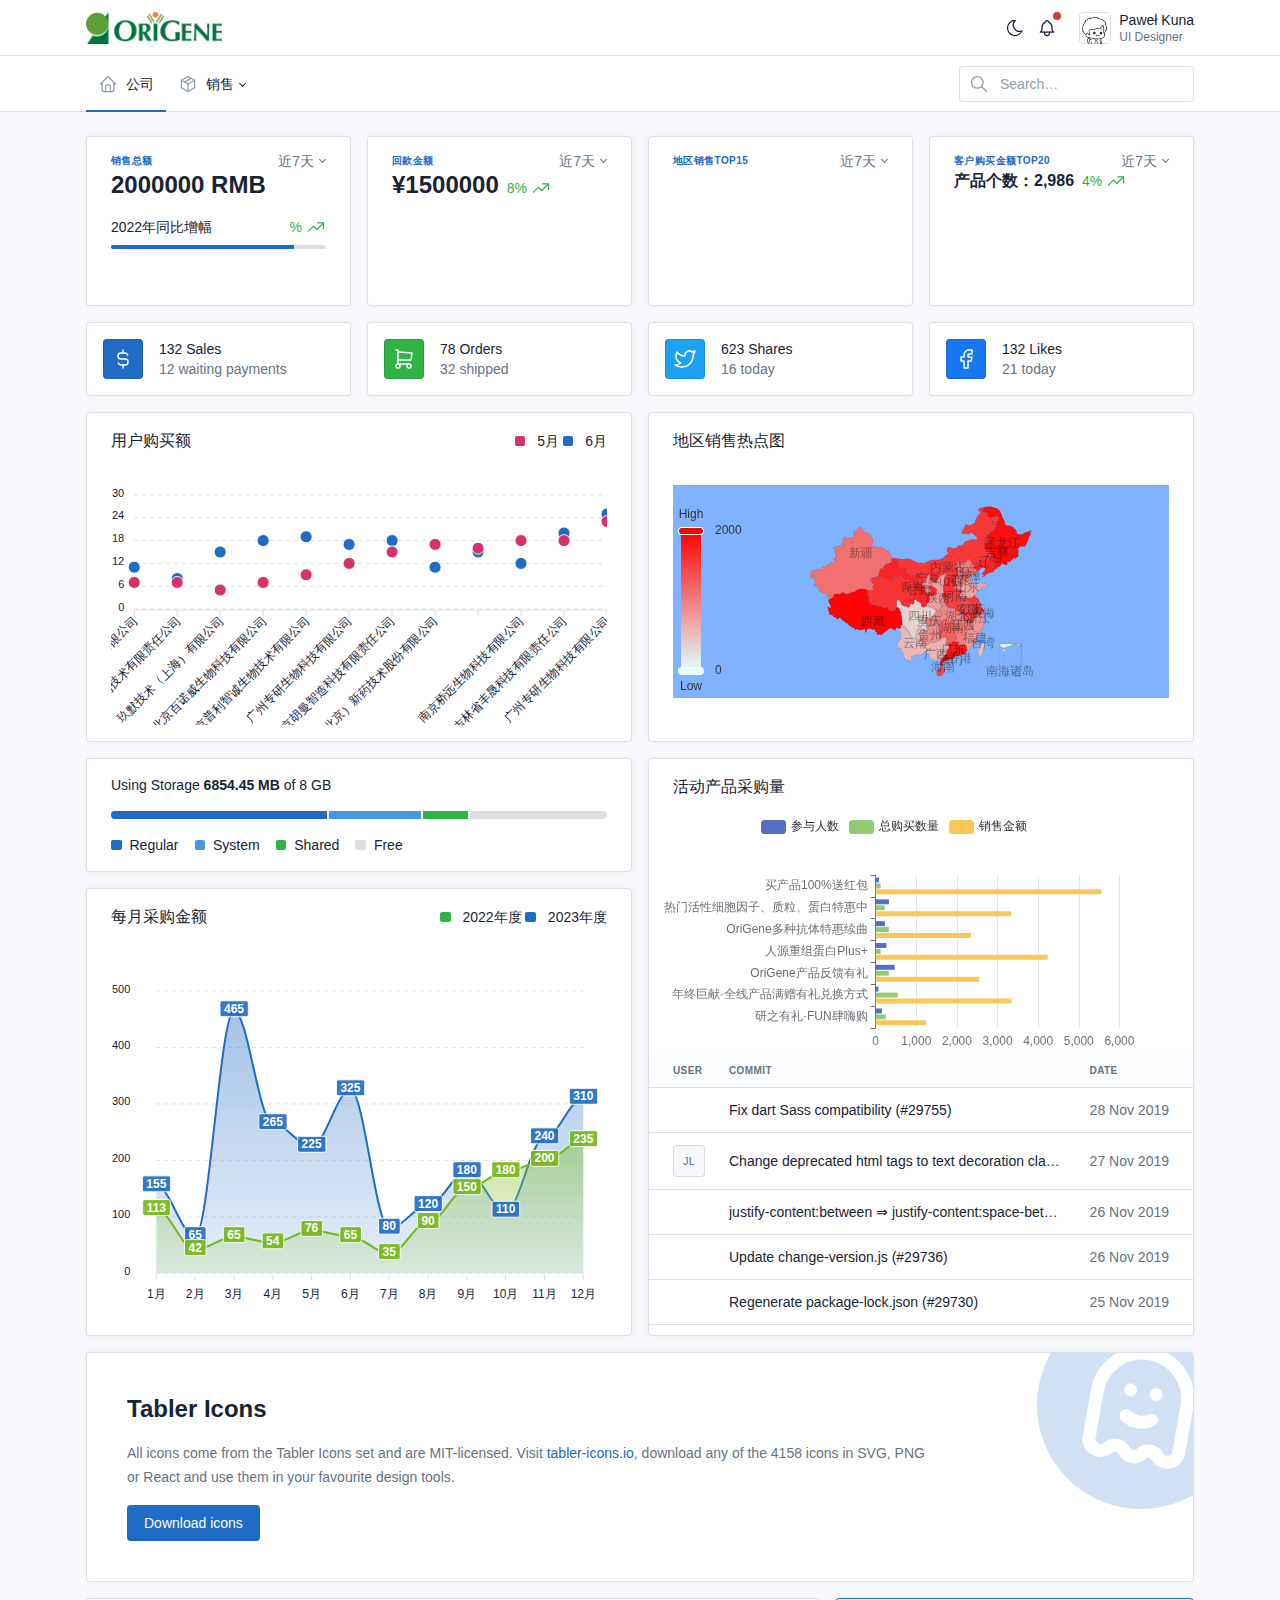
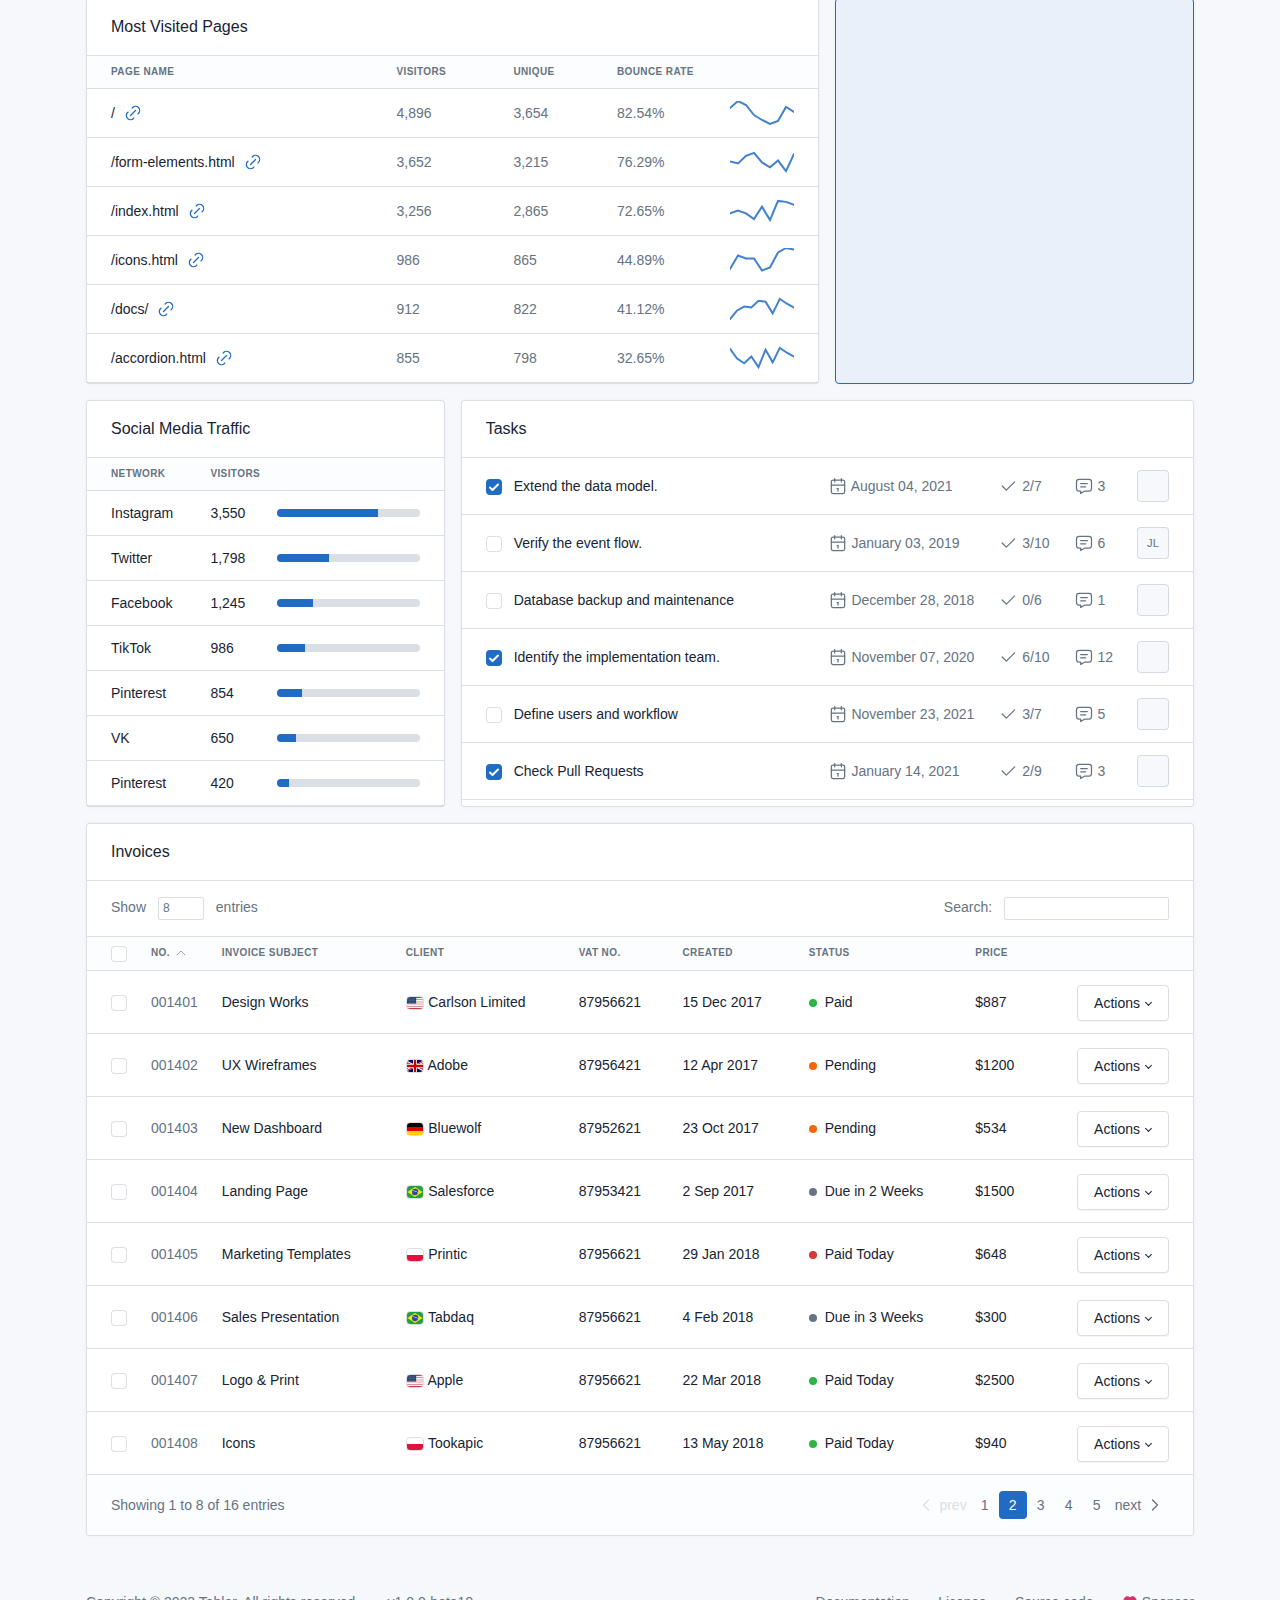
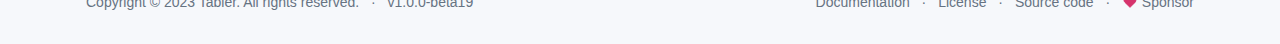
==== OTIS-First-Module/src/main/resources/static/index3.html @ 0c550504 "Initial commit" ====
<!doctype html>
<!--
* Tabler - Premium and Open Source dashboard template with responsive and high quality UI.
* @version 1.0.0-beta19
* @link https://tabler.io
* Copyright 2018-2023 The Tabler Authors
* Copyright 2018-2023 codecalm.net Paweł Kuna
* Licensed under MIT (https://github.com/tabler/tabler/blob/master/LICENSE)
-->
<html lang="en" xmlns:script="http://www.w3.org/1999/html">
<head>
    <meta charset="utf-8"/>
    <meta name="viewport" content="width=device-width, initial-scale=1, viewport-fit=cover"/>
    <meta http-equiv="X-UA-Compatible" content="ie=edge"/>
    <title>Dashboard - Tabler - Premium and Open Source dashboard template with responsive and high quality UI.</title>
    <!-- CSS files -->
    <link href="staticss/dist/css/tabler.min.css?1684106062" rel="stylesheet"/>
    <link href="staticss/dist/css/tabler-flags.min.css?1684106062" rel="stylesheet"/>
    <link href="staticss/dist/css/tabler-payments.min.css?1684106062" rel="stylesheet"/>
    <link href="staticss/dist/css/tabler-vendors.min.css?1684106062" rel="stylesheet"/>
    <link href="staticss/dist/css/demo.min.css?1684106062" rel="stylesheet"/>
    <style>
        @import url('https://rsms.me/inter/inter.css');
        :root {
            --tblr-font-sans-serif: 'Inter Var', -apple-system, BlinkMacSystemFont, San Francisco, Segoe UI, Roboto, Helvetica Neue, sans-serif;
        }
        body {
            font-feature-settings: "cv03", "cv04", "cv11";
        }
    </style>
</head>
<body >
<script src="staticss/dist/js/demo-theme.min.js?1684106062"></script>
<div id = "app">
<div class="page">
    <!-- Navbar -->
    <header class="navbar navbar-expand-md d-print-none" >
        <div class="container-xl">
            <button class="navbar-toggler" type="button" data-bs-toggle="collapse" data-bs-target="#navbar-menu" aria-controls="navbar-menu" aria-expanded="false" aria-label="Toggle navigation">
                <span class="navbar-toggler-icon"></span>
            </button>
            <h1 class="navbar-brand navbar-brand-autodark d-none-navbar-horizontal pe-0 pe-md-3">
                <a href=".">
                    <img src="img/logo_2021.png" width="110" height="32" alt="Tabler" class="navbar-brand-image">
                </a>
            </h1>
            <div class="navbar-nav flex-row order-md-last">

                <div class="d-none d-md-flex">
                    <a href="?theme=dark" class="nav-link px-0 hide-theme-dark" title="Enable dark mode" data-bs-toggle="tooltip"
                       data-bs-placement="bottom">
                        <!-- Download SVG icon from http://tabler-icons.io/i/moon -->
                        <svg xmlns="http://www.w3.org/2000/svg" class="icon" width="24" height="24" viewBox="0 0 24 24" stroke-width="2" stroke="currentColor" fill="none" stroke-linecap="round" stroke-linejoin="round"><path stroke="none" d="M0 0h24v24H0z" fill="none"/><path d="M12 3c.132 0 .263 0 .393 0a7.5 7.5 0 0 0 7.92 12.446a9 9 0 1 1 -8.313 -12.454z" /></svg>
                    </a>
                    <a href="?theme=light" class="nav-link px-0 hide-theme-light" title="Enable light mode" data-bs-toggle="tooltip"
                       data-bs-placement="bottom">
                        <!-- Download SVG icon from http://tabler-icons.io/i/sun -->
                        <svg xmlns="http://www.w3.org/2000/svg" class="icon" width="24" height="24" viewBox="0 0 24 24" stroke-width="2" stroke="currentColor" fill="none" stroke-linecap="round" stroke-linejoin="round"><path stroke="none" d="M0 0h24v24H0z" fill="none"/><path d="M12 12m-4 0a4 4 0 1 0 8 0a4 4 0 1 0 -8 0" /><path d="M3 12h1m8 -9v1m8 8h1m-9 8v1m-6.4 -15.4l.7 .7m12.1 -.7l-.7 .7m0 11.4l.7 .7m-12.1 -.7l-.7 .7" /></svg>
                    </a>
                    <div class="nav-item dropdown d-none d-md-flex me-3">
                        <a href="#" class="nav-link px-0" data-bs-toggle="dropdown" tabindex="-1" aria-label="Show notifications">
                            <!-- Download SVG icon from http://tabler-icons.io/i/bell -->
                            <svg xmlns="http://www.w3.org/2000/svg" class="icon" width="24" height="24" viewBox="0 0 24 24" stroke-width="2" stroke="currentColor" fill="none" stroke-linecap="round" stroke-linejoin="round"><path stroke="none" d="M0 0h24v24H0z" fill="none"/><path d="M10 5a2 2 0 1 1 4 0a7 7 0 0 1 4 6v3a4 4 0 0 0 2 3h-16a4 4 0 0 0 2 -3v-3a7 7 0 0 1 4 -6" /><path d="M9 17v1a3 3 0 0 0 6 0v-1" /></svg>
                            <span class="badge bg-red"></span>
                        </a>
                        <div class="dropdown-menu dropdown-menu-arrow dropdown-menu-end dropdown-menu-card">
                            <div class="card">
                                <div class="card-header">
                                    <h3 class="card-title">公司通知</h3>
                                </div>
                                <div class="list-group list-group-flush list-group-hoverable">
                                    <div class="list-group-item">
                                        <div class="row align-items-center">
                                            <div class="col-auto"><span class="status-dot status-dot-animated bg-red d-block"></span></div>
                                            <div class="col text-truncate">
                                                <a href="#" class="text-body d-block">公司总体方向变更</a>
                                                <div class="d-block text-muted text-truncate mt-n1">
                                                    公司总体趋势向自研，定制方向发展 (#29604)
                                                </div>
                                            </div>
                                            <div class="col-auto">
                                                <a href="#" class="list-group-item-actions">
                                                    <!-- Download SVG icon from http://tabler-icons.io/i/star -->
                                                    <svg xmlns="http://www.w3.org/2000/svg" class="icon text-muted" width="24" height="24" viewBox="0 0 24 24" stroke-width="2" stroke="currentColor" fill="none" stroke-linecap="round" stroke-linejoin="round"><path stroke="none" d="M0 0h24v24H0z" fill="none"/><path d="M12 17.75l-6.172 3.245l1.179 -6.873l-5 -4.867l6.9 -1l3.086 -6.253l3.086 6.253l6.9 1l-5 4.867l1.179 6.873z" /></svg>
                                                </a>
                                            </div>
                                        </div>
                                    </div>
                                    <div class="list-group-item">
                                        <div class="row align-items-center">
                                            <div class="col-auto"><span class="status-dot d-block"></span></div>
                                            <div class="col text-truncate">
                                                <a href="#" class="text-body d-block">Example 2</a>
                                                <div class="d-block text-muted text-truncate mt-n1">
                                                    justify-content:between ⇒ justify-content:space-between (#29734)
                                                </div>
                                            </div>
                                            <div class="col-auto">
                                                <a href="#" class="list-group-item-actions show">
                                                    <!-- Download SVG icon from http://tabler-icons.io/i/star -->
                                                    <svg xmlns="http://www.w3.org/2000/svg" class="icon text-yellow" width="24" height="24" viewBox="0 0 24 24" stroke-width="2" stroke="currentColor" fill="none" stroke-linecap="round" stroke-linejoin="round"><path stroke="none" d="M0 0h24v24H0z" fill="none"/><path d="M12 17.75l-6.172 3.245l1.179 -6.873l-5 -4.867l6.9 -1l3.086 -6.253l3.086 6.253l6.9 1l-5 4.867l1.179 6.873z" /></svg>
                                                </a>
                                            </div>
                                        </div>
                                    </div>


                                </div>
                            </div>
                        </div>
                    </div>
                </div>
                <div class="nav-item dropdown">
                    <a href="#" class="nav-link d-flex lh-1 text-reset p-0" data-bs-toggle="dropdown" aria-label="Open user menu">
                        <span class="avatar avatar-sm" style="background-image: url(img/Picture_of_head.jpg)"></span>
                        <div class="d-none d-xl-block ps-2">
                            <div>Paweł Kuna</div>
                            <div class="mt-1 small text-muted">UI Designer</div>
                        </div>
                    </a>
                    <div class="dropdown-menu dropdown-menu-end dropdown-menu-arrow">
                        <a href="#" class="dropdown-item">Status</a>
                        <a href="./profile.html" class="dropdown-item">Profile</a>
                        <a href="#" class="dropdown-item">Feedback</a>
                        <div class="dropdown-divider"></div>
                        <a href="./settings.html" class="dropdown-item">Settings</a>
                        <a href="./sign-in.html" class="dropdown-item">Logout</a>
                    </div>
                </div>
            </div>
        </div>
    </header>

    <header class="navbar-expand-md">
        <div class="collapse navbar-collapse" id="navbar-menu">
            <div class="navbar">
                <div class="container-xl">
                    <ul class="navbar-nav">
                        <li class="nav-item active">
                            <a class="nav-link" href="./" >
                    <span class="nav-link-icon d-md-none d-lg-inline-block"><!-- Download SVG icon from http://tabler-icons.io/i/home -->
                      <svg xmlns="http://www.w3.org/2000/svg" class="icon" width="24" height="24" viewBox="0 0 24 24" stroke-width="2" stroke="currentColor" fill="none" stroke-linecap="round" stroke-linejoin="round"><path stroke="none" d="M0 0h24v24H0z" fill="none"/><path d="M5 12l-2 0l9 -9l9 9l-2 0" /><path d="M5 12v7a2 2 0 0 0 2 2h10a2 2 0 0 0 2 -2v-7" /><path d="M9 21v-6a2 2 0 0 1 2 -2h2a2 2 0 0 1 2 2v6" /></svg>
                    </span>
                                <span class="nav-link-title">
                      公司
                    </span>
                            </a>
                        </li>

                        <li class="nav-item dropdown">
                            <a class="nav-link dropdown-toggle" href="#navbar-base" data-bs-toggle="dropdown" data-bs-auto-close="outside" role="button" aria-expanded="false" >
                    <span class="nav-link-icon d-md-none d-lg-inline-block"><!-- Download SVG icon from http://tabler-icons.io/i/package -->
                      <svg xmlns="http://www.w3.org/2000/svg" class="icon" width="24" height="24" viewBox="0 0 24 24" stroke-width="2" stroke="currentColor" fill="none" stroke-linecap="round" stroke-linejoin="round"><path stroke="none" d="M0 0h24v24H0z" fill="none"/><path d="M12 3l8 4.5l0 9l-8 4.5l-8 -4.5l0 -9l8 -4.5" /><path d="M12 12l8 -4.5" /><path d="M12 12l0 9" /><path d="M12 12l-8 -4.5" /><path d="M16 5.25l-8 4.5" /></svg>
                    </span>
                                <span class="nav-link-title">
                      销售
                    </span>
                            </a>
                            <div class="dropdown-menu">
                                <div class="dropdown-menu-columns">
                                    <div class="dropdown-menu-column">
                                        <a class="dropdown-item" href="./accordion.html">
                                            Accordion
                                        </a>
                                        <a class="dropdown-item" href="./blank.html">
                                            Blank page
                                        </a>
                                        <a class="dropdown-item" href="./badges.html">
                                            Badges
                                            <span class="badge badge-sm bg-green-lt text-uppercase ms-auto">New</span>
                                        </a>
                                        <a class="dropdown-item" href="./buttons.html">
                                            Buttons
                                        </a>
                                        <div class="dropend">
                                            <a class="dropdown-item dropdown-toggle" href="#sidebar-cards" data-bs-toggle="dropdown" data-bs-auto-close="outside" role="button" aria-expanded="false" >
                                                Cards
                                                <span class="badge badge-sm bg-green-lt text-uppercase ms-auto">New</span>
                                            </a>
                                            <div class="dropdown-menu">
                                                <a href="./cards.html" class="dropdown-item">
                                                    Sample cards
                                                </a>
                                                <a href="./card-actions.html" class="dropdown-item">
                                                    Card actions
                                                    <span class="badge badge-sm bg-green-lt text-uppercase ms-auto">New</span>
                                                </a>
                                                <a href="./cards-masonry.html" class="dropdown-item">
                                                    Cards Masonry
                                                </a>
                                            </div>
                                        </div>
                                        <a class="dropdown-item" href="./colors.html">
                                            Colors
                                        </a>
                                        <a class="dropdown-item" href="./datagrid.html">
                                            Data grid
                                            <span class="badge badge-sm bg-green-lt text-uppercase ms-auto">New</span>
                                        </a>
                                        <a class="dropdown-item" href="./datatables.html">
                                            Datatables
                                            <span class="badge badge-sm bg-green-lt text-uppercase ms-auto">New</span>
                                        </a>
                                        <a class="dropdown-item" href="./dropdowns.html">
                                            Dropdowns
                                        </a>
                                        <a class="dropdown-item" href="./modals.html">
                                            Modals
                                        </a>
                                        <a class="dropdown-item" href="./maps.html">
                                            Maps
                                        </a>
                                        <a class="dropdown-item" href="./map-fullsize.html">
                                            Map fullsize
                                        </a>
                                        <a class="dropdown-item" href="./maps-vector.html">
                                            Vector maps
                                            <span class="badge badge-sm bg-green-lt text-uppercase ms-auto">New</span>
                                        </a>
                                        <a class="dropdown-item" href="./navigation.html">
                                            Navigation
                                        </a>
                                        <a class="dropdown-item" href="./charts.html">
                                            Charts
                                        </a>
                                        <a class="dropdown-item" href="./pagination.html">
                                            <!-- Download SVG icon from http://tabler-icons.io/i/pie-chart -->
                                            Pagination
                                        </a>
                                    </div>
                                    <div class="dropdown-menu-column">
                                        <a class="dropdown-item" href="./placeholder.html">
                                            Placeholder
                                        </a>
                                        <a class="dropdown-item" href="./steps.html">
                                            Steps
                                            <span class="badge badge-sm bg-green-lt text-uppercase ms-auto">New</span>
                                        </a>
                                        <a class="dropdown-item" href="./stars-rating.html">
                                            Stars rating
                                            <span class="badge badge-sm bg-green-lt text-uppercase ms-auto">New</span>
                                        </a>
                                        <a class="dropdown-item" href="./tabs.html">
                                            Tabs
                                        </a>
                                        <a class="dropdown-item" href="./tables.html">
                                            Tables
                                        </a>
                                        <a class="dropdown-item" href="./carousel.html">
                                            Carousel
                                            <span class="badge badge-sm bg-green-lt text-uppercase ms-auto">New</span>
                                        </a>
                                        <a class="dropdown-item" href="./lists.html">
                                            Lists
                                        </a>
                                        <a class="dropdown-item" href="./typography.html">
                                            Typography
                                        </a>
                                        <a class="dropdown-item" href="./offcanvas.html">
                                            Offcanvas
                                        </a>
                                        <a class="dropdown-item" href="./markdown.html">
                                            Markdown
                                        </a>
                                        <a class="dropdown-item" href="./dropzone.html">
                                            Dropzone
                                            <span class="badge badge-sm bg-green-lt text-uppercase ms-auto">New</span>
                                        </a>
                                        <a class="dropdown-item" href="./lightbox.html">
                                            Lightbox
                                            <span class="badge badge-sm bg-green-lt text-uppercase ms-auto">New</span>
                                        </a>
                                        <a class="dropdown-item" href="./tinymce.html">
                                            TinyMCE
                                            <span class="badge badge-sm bg-green-lt text-uppercase ms-auto">New</span>
                                        </a>
                                        <a class="dropdown-item" href="./inline-player.html">
                                            Inline player
                                            <span class="badge badge-sm bg-green-lt text-uppercase ms-auto">New</span>
                                        </a>
                                        <div class="dropend">
                                            <a class="dropdown-item dropdown-toggle" href="#sidebar-authentication" data-bs-toggle="dropdown" data-bs-auto-close="outside" role="button" aria-expanded="false" >
                                                Authentication
                                            </a>
                                            <div class="dropdown-menu">
                                                <a href="./sign-in.html" class="dropdown-item">
                                                    Sign in
                                                </a>
                                                <a href="./sign-in-link.html" class="dropdown-item">
                                                    Sign in link
                                                </a>
                                                <a href="./sign-in-illustration.html" class="dropdown-item">
                                                    Sign in with illustration
                                                </a>
                                                <a href="./sign-in-cover.html" class="dropdown-item">
                                                    Sign in with cover
                                                </a>
                                                <a href="./sign-up.html" class="dropdown-item">
                                                    Sign up
                                                </a>
                                                <a href="./forgot-password.html" class="dropdown-item">
                                                    Forgot password
                                                </a>
                                                <a href="./terms-of-service.html" class="dropdown-item">
                                                    Terms of service
                                                </a>
                                                <a href="./auth-lock.html" class="dropdown-item">
                                                    Lock screen
                                                </a>
                                            </div>
                                        </div>
                                        <div class="dropend">
                                            <a class="dropdown-item dropdown-toggle" href="#sidebar-error" data-bs-toggle="dropdown" data-bs-auto-close="outside" role="button" aria-expanded="false" >
                                                <!-- Download SVG icon from http://tabler-icons.io/i/file-minus -->
                                                <svg xmlns="http://www.w3.org/2000/svg" class="icon icon-inline me-1" width="24" height="24" viewBox="0 0 24 24" stroke-width="2" stroke="currentColor" fill="none" stroke-linecap="round" stroke-linejoin="round"><path stroke="none" d="M0 0h24v24H0z" fill="none"/><path d="M14 3v4a1 1 0 0 0 1 1h4" /><path d="M17 21h-10a2 2 0 0 1 -2 -2v-14a2 2 0 0 1 2 -2h7l5 5v11a2 2 0 0 1 -2 2z" /><path d="M9 14l6 0" /></svg>
                                                Error pages
                                            </a>
                                            <div class="dropdown-menu">
                                                <a href="./error-404.html" class="dropdown-item">
                                                    404 page
                                                </a>
                                                <a href="./error-500.html" class="dropdown-item">
                                                    500 page
                                                </a>
                                                <a href="./error-maintenance.html" class="dropdown-item">
                                                    Maintenance page
                                                </a>
                                            </div>
                                        </div>
                                    </div>
                                </div>
                            </div>
                        </li>

                    </ul>
                    <div class="my-2 my-md-0 flex-grow-1 flex-md-grow-0 order-first order-md-last">
                        <form action="./" method="get" autocomplete="off" novalidate>
                            <div class="input-icon">
                    <span class="input-icon-addon">
                      <!-- Download SVG icon from http://tabler-icons.io/i/search -->
                      <svg xmlns="http://www.w3.org/2000/svg" class="icon" width="24" height="24" viewBox="0 0 24 24" stroke-width="2" stroke="currentColor" fill="none" stroke-linecap="round" stroke-linejoin="round"><path stroke="none" d="M0 0h24v24H0z" fill="none"/><path d="M10 10m-7 0a7 7 0 1 0 14 0a7 7 0 1 0 -14 0" /><path d="M21 21l-6 -6" /></svg>
                    </span>
                                <input type="text" value="" class="form-control" placeholder="Search…" aria-label="Search in website">
                            </div>
                        </form>
                    </div>
                </div>
            </div>
        </div>
    </header>

    <div class="page-wrapper">
        <!-- Page header -->
        <!--<div class="page-header d-print-none">
            <div class="container-xl">
                <div class="row g-2 align-items-center">
                    <div class="col">
                        &lt;!&ndash; Page pre-title &ndash;&gt;
                        <div class="page-pretitle">
                            Overview
                        </div>
                        <h2 class="page-title">
                            Dashboard
                        </h2>
                    </div>
                    &lt;!&ndash; Page title actions &ndash;&gt;
                    <div class="col-auto ms-auto d-print-none">
                        <div class="btn-list">
                  <span class="d-none d-sm-inline">
                    <a href="#" class="btn">
                      New view
                    </a>
                  </span>
                            <a href="#" class="btn btn-primary d-none d-sm-inline-block" data-bs-toggle="modal" data-bs-target="#modal-report">
                                &lt;!&ndash; Download SVG icon from http://tabler-icons.io/i/plus &ndash;&gt;
                                <svg xmlns="http://www.w3.org/2000/svg" class="icon" width="24" height="24" viewBox="0 0 24 24" stroke-width="2" stroke="currentColor" fill="none" stroke-linecap="round" stroke-linejoin="round"><path stroke="none" d="M0 0h24v24H0z" fill="none"/><path d="M12 5l0 14" /><path d="M5 12l14 0" /></svg>
                                Create new report
                            </a>
                            <a href="#" class="btn btn-primary d-sm-none btn-icon" data-bs-toggle="modal" data-bs-target="#modal-report" aria-label="Create new report">
                                &lt;!&ndash; Download SVG icon from http://tabler-icons.io/i/plus &ndash;&gt;
                                <svg xmlns="http://www.w3.org/2000/svg" class="icon" width="24" height="24" viewBox="0 0 24 24" stroke-width="2" stroke="currentColor" fill="none" stroke-linecap="round" stroke-linejoin="round"><path stroke="none" d="M0 0h24v24H0z" fill="none"/><path d="M12 5l0 14" /><path d="M5 12l14 0" /></svg>
                            </a>
                        </div>
                    </div>
                </div>
            </div>
        </div>-->
        <!-- Page body -->
        <div class="page-body">
            <div class="container-xl">
                <div class="row row-deck row-cards">

                    <div class="col-sm-6 col-lg-3">
                        <div class="card">
                            <div class="card-body">
                                <div class="d-flex align-items-center">
                                    <div class="subheader">
                                        <a href="#" target="_blank" rel="noopener">
                                            销售总额
                                        </a>
                                    </div>
                                    <div class="ms-auto lh-1">
                                        <div class="dropdown">
                                            <a class="dropdown-toggle text-muted" href="#" data-bs-toggle="dropdown" aria-haspopup="true" aria-expanded="false">近7天</a>
                                            <div class="dropdown-menu dropdown-menu-end">
                                                <a class="dropdown-item active" href="#">近7天</a>
                                                <a class="dropdown-item" href="#">近30天</a>
                                                <a class="dropdown-item" href="#">近3月</a>
                                            </div>
                                        </div>
                                    </div>
                                </div>
                                <div class="h1 mb-3">2000000 RMB</div>
                                <div class="d-flex mb-2">
                                    <div>2022年同比增幅</div>
                                    <div class="ms-auto">
                        <span class="text-green d-inline-flex align-items-center lh-1">
                            <!--######################################-->
                          {{prop}}% <!-- Download SVG icon from http://tabler-icons.io/i/trending-up -->
                          <svg xmlns="http://www.w3.org/2000/svg" class="icon ms-1" width="24" height="24" viewBox="0 0 24 24" stroke-width="2" stroke="currentColor" fill="none" stroke-linecap="round" stroke-linejoin="round"><path stroke="none" d="M0 0h24v24H0z" fill="none"/><path d="M3 17l6 -6l4 4l8 -8" /><path d="M14 7l7 0l0 7" /></svg>
                        </span>
                                    </div>
                                </div>
                                <div class="progress progress-sm">
                                    <!--############## role="progressbar" aria-valuenow="75" aria-valuemin="0" aria-valuemax="100" aria-label="75% Complete"-->
                                    <!--<span class="visually-hidden">75% Complete</span>-->
                                    <div class="progress-bar bg-primary" style="width: 85%"></div>

                                </div>

                            </div>
                        </div>
                    </div>
                    <div class="col-sm-6 col-lg-3">
                        <div class="card">
                            <div class="card-body">
                                <div class="d-flex align-items-center">
                                    <div class="subheader">
                                        <a href="#" target="_blank" rel="noopener">
                                            回款金额
                                        </a>
                                    </div>
                                    <div class="ms-auto lh-1">
                                        <div class="dropdown">
                                            <a class="dropdown-toggle text-muted" href="#" data-bs-toggle="dropdown" aria-haspopup="true" aria-expanded="false">近7天</a>
                                            <div class="dropdown-menu dropdown-menu-end">
                                                <a class="dropdown-item active" href="#">近7天</a>
                                                <a class="dropdown-item" href="#">近30天</a>
                                                <a class="dropdown-item" href="#">近3月</a>
                                            </div>
                                        </div>
                                    </div>
                                </div>
                                <div class="d-flex align-items-baseline">
                                    <div class="h1 mb-0 me-2">¥1500000 </div>
                                    <div class="me-auto">
                        <span class="text-green d-inline-flex align-items-center lh-1">
                          8% <!-- Download SVG icon from http://tabler-icons.io/i/trending-up -->
                          <svg xmlns="http://www.w3.org/2000/svg" class="icon ms-1" width="24" height="24" viewBox="0 0 24 24" stroke-width="2" stroke="currentColor" fill="none" stroke-linecap="round" stroke-linejoin="round"><path stroke="none" d="M0 0h24v24H0z" fill="none"/><path d="M3 17l6 -6l4 4l8 -8" /><path d="M14 7l7 0l0 7" /></svg>
                        </span>
                                    </div>
                                </div>
                            </div>
                            <div id="chart-revenue-bg" class="chart-sm"  style="height: 80px"></div>
                        </div>
                    </div>
                    <div class="col-sm-6 col-lg-3">
                        <div class="card">
                            <div class="card-body">
                                <div class="d-flex align-items-center">
                                    <div class="subheader">
                                        <a href="#" target="_blank" rel="noopener">
                                            地区销售TOP15
                                        </a>
                                    </div>
                                    <div class="ms-auto lh-1">
                                        <div class="dropdown">
                                            <a class="dropdown-toggle text-muted" href="#" data-bs-toggle="dropdown" aria-haspopup="true" aria-expanded="false">近7天</a>
                                            <div class="dropdown-menu dropdown-menu-end">
                                                <a class="dropdown-item active" href="#">近7天</a>
                                                <a class="dropdown-item" href="#">近30天</a>
                                                <a class="dropdown-item" href="#">近3月</a>
                                            </div>
                                        </div>
                                    </div>
                                </div>
                                <!--<div class="d-flex align-items-baseline">
                                    <div class="h1 mb-3 me-2">6,782</div>
                                    <div class="me-auto">
                        <span class="text-yellow d-inline-flex align-items-center lh-1">
                          0% &lt;!&ndash; Download SVG icon from http://tabler-icons.io/i/minus &ndash;&gt;
                          <svg xmlns="http://www.w3.org/2000/svg" class="icon ms-1" width="24" height="24" viewBox="0 0 24 24" stroke-width="2" stroke="currentColor" fill="none" stroke-linecap="round" stroke-linejoin="round"><path stroke="none" d="M0 0h24v24H0z" fill="none"/><path d="M5 12l14 0" /></svg>
                        </span>
                                    </div>
                                </div>-->
                                <!--<div id="chart-new-clients" class="chart-sm"></div>-->

                            </div>
                            <div id="chart-combination"  class="chart-sm" style="height: 80px"></div>
                        </div>
                    </div>
                    <div class="col-sm-6 col-lg-3">
                        <div class="card">
                            <div class="card-body">
                                <div class="d-flex align-items-center">
                                    <div class="subheader">
                                        <a href="#" target="_blank" rel="noopener">
                                            客户购买金额TOP20
                                        </a>
                                    </div>
                                    <div class="ms-auto lh-1">
                                        <div class="dropdown">
                                            <a class="dropdown-toggle text-muted" href="#" data-bs-toggle="dropdown" aria-haspopup="true" aria-expanded="false">近7天</a>
                                            <div class="dropdown-menu dropdown-menu-end">
                                                <a class="dropdown-item active" href="#">近7天</a>
                                                <a class="dropdown-item" href="#">近30天</a>
                                                <a class="dropdown-item" href="#">近3月</a>
                                            </div>
                                        </div>
                                    </div>
                                </div>
                                <div class="d-flex align-items-baseline">
                                    <div class="h3 mb-3 me-2">产品个数：2,986</div>
                                    <div class="me-auto">
                        <span class="text-green d-inline-flex align-items-center lh-1">
                          4% <!-- Download SVG icon from http://tabler-icons.io/i/trending-up -->
                          <svg xmlns="http://www.w3.org/2000/svg" class="icon ms-1" width="24" height="24" viewBox="0 0 24 24" stroke-width="2" stroke="currentColor" fill="none" stroke-linecap="round" stroke-linejoin="round"><path stroke="none" d="M0 0h24v24H0z" fill="none"/><path d="M3 17l6 -6l4 4l8 -8" /><path d="M14 7l7 0l0 7" /></svg>
                        </span>
                                    </div>
                                </div>

                            </div>
                            <div id="chart-active-users" class="chart-sm" style="height: 80px"></div>
                        </div>
                    </div>
                    <div class="col-12">
                        <div class="row row-cards">
                            <div class="col-sm-6 col-lg-3">
                                <div class="card card-sm">
                                    <div class="card-body">
                                        <div class="row align-items-center">
                                            <div class="col-auto">
                            <span class="bg-primary text-white avatar"><!-- Download SVG icon from http://tabler-icons.io/i/currency-dollar -->
                              <svg xmlns="http://www.w3.org/2000/svg" class="icon" width="24" height="24" viewBox="0 0 24 24" stroke-width="2" stroke="currentColor" fill="none" stroke-linecap="round" stroke-linejoin="round"><path stroke="none" d="M0 0h24v24H0z" fill="none"/><path d="M16.7 8a3 3 0 0 0 -2.7 -2h-4a3 3 0 0 0 0 6h4a3 3 0 0 1 0 6h-4a3 3 0 0 1 -2.7 -2" /><path d="M12 3v3m0 12v3" /></svg>
                            </span>
                                            </div>
                                            <div class="col">
                                                <div class="font-weight-medium">
                                                    132 Sales
                                                </div>
                                                <div class="text-muted">
                                                    12 waiting payments
                                                </div>
                                            </div>
                                        </div>
                                    </div>
                                </div>
                            </div>
                            <div class="col-sm-6 col-lg-3">
                                <div class="card card-sm">
                                    <div class="card-body">
                                        <div class="row align-items-center">
                                            <div class="col-auto">
                            <span class="bg-green text-white avatar"><!-- Download SVG icon from http://tabler-icons.io/i/shopping-cart -->
                              <svg xmlns="http://www.w3.org/2000/svg" class="icon" width="24" height="24" viewBox="0 0 24 24" stroke-width="2" stroke="currentColor" fill="none" stroke-linecap="round" stroke-linejoin="round"><path stroke="none" d="M0 0h24v24H0z" fill="none"/><path d="M6 19m-2 0a2 2 0 1 0 4 0a2 2 0 1 0 -4 0" /><path d="M17 19m-2 0a2 2 0 1 0 4 0a2 2 0 1 0 -4 0" /><path d="M17 17h-11v-14h-2" /><path d="M6 5l14 1l-1 7h-13" /></svg>
                            </span>
                                            </div>
                                            <div class="col">
                                                <div class="font-weight-medium">
                                                    78 Orders
                                                </div>
                                                <div class="text-muted">
                                                    32 shipped
                                                </div>
                                            </div>
                                        </div>
                                    </div>
                                </div>
                            </div>
                            <div class="col-sm-6 col-lg-3">
                                <div class="card card-sm">
                                    <div class="card-body">
                                        <div class="row align-items-center">
                                            <div class="col-auto">
                            <span class="bg-twitter text-white avatar"><!-- Download SVG icon from http://tabler-icons.io/i/brand-twitter -->
                              <svg xmlns="http://www.w3.org/2000/svg" class="icon" width="24" height="24" viewBox="0 0 24 24" stroke-width="2" stroke="currentColor" fill="none" stroke-linecap="round" stroke-linejoin="round"><path stroke="none" d="M0 0h24v24H0z" fill="none"/><path d="M22 4.01c-1 .49 -1.98 .689 -3 .99c-1.121 -1.265 -2.783 -1.335 -4.38 -.737s-2.643 2.06 -2.62 3.737v1c-3.245 .083 -6.135 -1.395 -8 -4c0 0 -4.182 7.433 4 11c-1.872 1.247 -3.739 2.088 -6 2c3.308 1.803 6.913 2.423 10.034 1.517c3.58 -1.04 6.522 -3.723 7.651 -7.742a13.84 13.84 0 0 0 .497 -3.753c0 -.249 1.51 -2.772 1.818 -4.013z" /></svg>
                            </span>
                                            </div>
                                            <div class="col">
                                                <div class="font-weight-medium">
                                                    623 Shares
                                                </div>
                                                <div class="text-muted">
                                                    16 today
                                                </div>
                                            </div>
                                        </div>
                                    </div>
                                </div>
                            </div>
                            <div class="col-sm-6 col-lg-3">
                                <div class="card card-sm">
                                    <div class="card-body">
                                        <div class="row align-items-center">
                                            <div class="col-auto">
                            <span class="bg-facebook text-white avatar"><!-- Download SVG icon from http://tabler-icons.io/i/brand-facebook -->
                              <svg xmlns="http://www.w3.org/2000/svg" class="icon" width="24" height="24" viewBox="0 0 24 24" stroke-width="2" stroke="currentColor" fill="none" stroke-linecap="round" stroke-linejoin="round"><path stroke="none" d="M0 0h24v24H0z" fill="none"/><path d="M7 10v4h3v7h4v-7h3l1 -4h-4v-2a1 1 0 0 1 1 -1h3v-4h-3a5 5 0 0 0 -5 5v2h-3" /></svg>
                            </span>
                                            </div>
                                            <div class="col">
                                                <div class="font-weight-medium">
                                                    132 Likes
                                                </div>
                                                <div class="text-muted">
                                                    21 today
                                                </div>
                                            </div>
                                        </div>
                                    </div>
                                </div>
                            </div>
                        </div>
                    </div>
                    <div class="col-lg-6">
                        <div class="card">

                            <div class="card-header border-0">
                                <h3 class="card-title">用户购买额</h3>
                                <div class="ms-auto lh-1">
                                    <span class="legend me-2 bg-pink"></span>
                                    <span>5月</span>
                                    <span class="legend me-2 bg-primary"></span>
                                    <span>6月</span>
                                </div>
                            </div>

                            <div class="card-body">

                                <!--<div id="chart-mentions" class="chart-lg"></div>-->
                                <!--<div id="chart-new-clients" class="chart-sm"></div>-->
                                <div id="chart-scatter"></div>
                            </div>
                        </div>
                    </div>
                    <div class="col-lg-6">
                        <div class="card">
                            <div class="card-header border-0">
                                <h3 class="card-title">地区销售热点图</h3>
                            </div>
                            <div class="card-body">
                                <div class="ratio ratio-21x9">
                                    <div>
                                        <!--<div id="map-world" class="w-100 h-100"></div>-->

                                        <div id="main" class="w-100 h-100"></div>
                                    </div>
                                </div>
                            </div>
                        </div>
                    </div>
                    <div class="col-lg-6">
                        <div class="row row-cards">
                            <div class="col-12">
                                <div class="card">
                                    <div class="card-body">
                                        <p class="mb-3">Using Storage <strong>6854.45 MB </strong>of 8 GB</p>
                                        <div class="progress progress-separated mb-3">
                                            <div class="progress-bar bg-primary" role="progressbar" style="width: 44%" aria-label="Regular"></div>
                                            <div class="progress-bar bg-info" role="progressbar" style="width: 19%" aria-label="System"></div>
                                            <div class="progress-bar bg-success" role="progressbar" style="width: 9%" aria-label="Shared"></div>
                                        </div>
                                        <div class="row">
                                            <div class="col-auto d-flex align-items-center pe-2">
                                                <span class="legend me-2 bg-primary"></span>
                                                <span>Regular</span>
                                                <span class="d-none d-md-inline d-lg-none d-xxl-inline ms-2 text-muted">915MB</span>
                                            </div>
                                            <div class="col-auto d-flex align-items-center px-2">
                                                <span class="legend me-2 bg-info"></span>
                                                <span>System</span>
                                                <span class="d-none d-md-inline d-lg-none d-xxl-inline ms-2 text-muted">415MB</span>
                                            </div>
                                            <div class="col-auto d-flex align-items-center px-2">
                                                <span class="legend me-2 bg-success"></span>
                                                <span>Shared</span>
                                                <span class="d-none d-md-inline d-lg-none d-xxl-inline ms-2 text-muted">201MB</span>
                                            </div>
                                            <div class="col-auto d-flex align-items-center ps-2">
                                                <span class="legend me-2"></span>
                                                <span>Free</span>
                                                <span class="d-none d-md-inline d-lg-none d-xxl-inline ms-2 text-muted">612MB</span>
                                            </div>
                                        </div>
                                    </div>
                                </div>
                            </div>
                            <div class="col-12">
                                <div class="card" style="height: 28rem">
                                    <div class="card-header border-0">
                                        <div class="card-title">每月采购金额</div>
                                        <div class="ms-auto lh-1">
                                            <span class="legend me-2 bg-success"></span>
                                            <span>2022年度</span>
                                            <span class="legend me-2 bg-primary"></span>
                                            <span>2023年度</span>
                                        </div>
                                    </div>
                                    <div class="card-body card-body-scrollable card-body-scrollable-shadow">

                                        <!--<div id="chart-completion-tasks-11"></div>-->
                                        <div id="chart-tasks"></div>
                                    </div>
                                </div>
                            </div>
                        </div>
                    </div>
                    <div class="col-lg-6">
                        <div class="card">
                            <div class="card-header border-0">
                                <div class="card-title">活动产品采购量</div>
                            </div>
                            <div class="position-relative">
                                <!--<div class="position-absolute top-0 left-0 px-3 mt-1 w-75">
                                    <div class="row g-2">
                                        <div class="col-auto">
                                            <div class="chart-sparkline chart-sparkline-square" id="sparkline-activity"></div>
                                        </div>
                                        <div class="col">
                                            <div>Today's Earning: $4,262.40</div>
                                            <span class="text-muted">&lt;!&ndash; Download SVG icon from http://tabler-icons.io/i/trending-up &ndash;&gt;
                                                <svg xmlns="http://www.w3.org/2000/svg" class="icon icon-inline text-green" width="24" height="24" viewBox="0 0 24 24" stroke-width="2" stroke="currentColor" fill="none" stroke-linecap="round" stroke-linejoin="round"><path stroke="none" d="M0 0h24v24H0z" fill="none"/><path d="M3 17l6 -6l4 4l8 -8" /><path d="M14 7l7 0l0 7" /></svg>
                                                +5% more than yesterday</span>
                                        </div>
                                    </div>
                                </div>-->
                                <!--<div id="chart-development-activity"></div>-->

                                    <!--<div id ="chart-completion-tasks-6" style="width: 400px;height: 500%"></div>-->
                                    <div id="echart1" style="height: 240px;width: 90%"></div>



                            </div>
                            <div class="card-table table-responsive">
                                <table class="table table-vcenter">
                                    <thead>
                                    <tr>
                                        <th>User</th>
                                        <th>Commit</th>
                                        <th>Date</th>
                                    </tr>
                                    </thead>
                                    <tbody>
                                    <tr>
                                        <td class="w-1">

                                        </td>
                                        <td class="td-truncate">
                                            <div class="text-truncate">
                                                Fix dart Sass compatibility (#29755)
                                            </div>
                                        </td>
                                        <td class="text-nowrap text-muted">28 Nov 2019</td>
                                    </tr>
                                    <tr>
                                        <td class="w-1">
                                            <span class="avatar avatar-sm">JL</span>
                                        </td>
                                        <td class="td-truncate">
                                            <div class="text-truncate">
                                                Change deprecated html tags to text decoration classes (#29604)
                                            </div>
                                        </td>
                                        <td class="text-nowrap text-muted">27 Nov 2019</td>
                                    </tr>
                                    <tr>
                                        <td class="w-1">

                                        </td>
                                        <td class="td-truncate">
                                            <div class="text-truncate">
                                                justify-content:between ⇒ justify-content:space-between (#29734)
                                            </div>
                                        </td>
                                        <td class="text-nowrap text-muted">26 Nov 2019</td>
                                    </tr>
                                    <tr>
                                        <td class="w-1">

                                        </td>
                                        <td class="td-truncate">
                                            <div class="text-truncate">
                                                Update change-version.js (#29736)
                                            </div>
                                        </td>
                                        <td class="text-nowrap text-muted">26 Nov 2019</td>
                                    </tr>
                                    <tr>
                                        <td class="w-1">

                                        </td>
                                        <td class="td-truncate">
                                            <div class="text-truncate">
                                                Regenerate package-lock.json (#29730)
                                            </div>
                                        </td>
                                        <td class="text-nowrap text-muted">25 Nov 2019</td>
                                    </tr>
                                    </tbody>
                                </table>
                            </div>
                        </div>
                    </div>
                    <div class="col-12">
                        <div class="card card-md">
                            <div class="card-stamp card-stamp-lg">
                                <div class="card-stamp-icon bg-primary">
                                    <!-- Download SVG icon from http://tabler-icons.io/i/ghost -->
                                    <svg xmlns="http://www.w3.org/2000/svg" class="icon" width="24" height="24" viewBox="0 0 24 24" stroke-width="2" stroke="currentColor" fill="none" stroke-linecap="round" stroke-linejoin="round"><path stroke="none" d="M0 0h24v24H0z" fill="none"/><path d="M5 11a7 7 0 0 1 14 0v7a1.78 1.78 0 0 1 -3.1 1.4a1.65 1.65 0 0 0 -2.6 0a1.65 1.65 0 0 1 -2.6 0a1.65 1.65 0 0 0 -2.6 0a1.78 1.78 0 0 1 -3.1 -1.4v-7" /><path d="M10 10l.01 0" /><path d="M14 10l.01 0" /><path d="M10 14a3.5 3.5 0 0 0 4 0" /></svg>
                                </div>
                            </div>
                            <div class="card-body">
                                <div class="row align-items-center">
                                    <div class="col-10">
                                        <h3 class="h1">Tabler Icons</h3>
                                        <div class="markdown text-muted">
                                            All icons come from the Tabler Icons set and are MIT-licensed. Visit
                                            <a href="https://tabler-icons.io" target="_blank" rel="noopener">tabler-icons.io</a>,
                                            download any of the 4158 icons in SVG, PNG or&nbsp;React and use them in your favourite design tools.
                                        </div>
                                        <div class="mt-3">
                                            <a href="https://tabler-icons.io" class="btn btn-primary" target="_blank" rel="noopener">Download icons</a>
                                        </div>
                                    </div>
                                </div>
                            </div>
                        </div>
                    </div>
                    <div class="col-md-12 col-lg-8">
                        <div class="card">
                            <div class="card-header">
                                <h3 class="card-title">Most Visited Pages</h3>
                            </div>
                            <div class="card-table table-responsive">
                                <table class="table table-vcenter">
                                    <thead>
                                    <tr>
                                        <th>Page name</th>
                                        <th>Visitors</th>
                                        <th>Unique</th>
                                        <th colspan="2">Bounce rate</th>
                                    </tr>
                                    </thead>
                                    <tr>
                                        <td>
                                            /
                                            <a href="#" class="ms-1" aria-label="Open website"><!-- Download SVG icon from http://tabler-icons.io/i/link -->
                                                <svg xmlns="http://www.w3.org/2000/svg" class="icon" width="24" height="24" viewBox="0 0 24 24" stroke-width="2" stroke="currentColor" fill="none" stroke-linecap="round" stroke-linejoin="round"><path stroke="none" d="M0 0h24v24H0z" fill="none"/><path d="M9 15l6 -6" /><path d="M11 6l.463 -.536a5 5 0 0 1 7.071 7.072l-.534 .464" /><path d="M13 18l-.397 .534a5.068 5.068 0 0 1 -7.127 0a4.972 4.972 0 0 1 0 -7.071l.524 -.463" /></svg>
                                            </a>
                                        </td>
                                        <td class="text-muted">4,896</td>
                                        <td class="text-muted">3,654</td>
                                        <td class="text-muted">82.54%</td>
                                        <td class="text-end w-1">
                                            <div class="chart-sparkline chart-sparkline-sm" id="sparkline-bounce-rate-1"></div>
                                        </td>
                                    </tr>
                                    <tr>
                                        <td>
                                            /form-elements.html
                                            <a href="#" class="ms-1" aria-label="Open website"><!-- Download SVG icon from http://tabler-icons.io/i/link -->
                                                <svg xmlns="http://www.w3.org/2000/svg" class="icon" width="24" height="24" viewBox="0 0 24 24" stroke-width="2" stroke="currentColor" fill="none" stroke-linecap="round" stroke-linejoin="round"><path stroke="none" d="M0 0h24v24H0z" fill="none"/><path d="M9 15l6 -6" /><path d="M11 6l.463 -.536a5 5 0 0 1 7.071 7.072l-.534 .464" /><path d="M13 18l-.397 .534a5.068 5.068 0 0 1 -7.127 0a4.972 4.972 0 0 1 0 -7.071l.524 -.463" /></svg>
                                            </a>
                                        </td>
                                        <td class="text-muted">3,652</td>
                                        <td class="text-muted">3,215</td>
                                        <td class="text-muted">76.29%</td>
                                        <td class="text-end w-1">
                                            <div class="chart-sparkline chart-sparkline-sm" id="sparkline-bounce-rate-2"></div>
                                        </td>
                                    </tr>
                                    <tr>
                                        <td>
                                            /index.html
                                            <a href="#" class="ms-1" aria-label="Open website"><!-- Download SVG icon from http://tabler-icons.io/i/link -->
                                                <svg xmlns="http://www.w3.org/2000/svg" class="icon" width="24" height="24" viewBox="0 0 24 24" stroke-width="2" stroke="currentColor" fill="none" stroke-linecap="round" stroke-linejoin="round"><path stroke="none" d="M0 0h24v24H0z" fill="none"/><path d="M9 15l6 -6" /><path d="M11 6l.463 -.536a5 5 0 0 1 7.071 7.072l-.534 .464" /><path d="M13 18l-.397 .534a5.068 5.068 0 0 1 -7.127 0a4.972 4.972 0 0 1 0 -7.071l.524 -.463" /></svg>
                                            </a>
                                        </td>
                                        <td class="text-muted">3,256</td>
                                        <td class="text-muted">2,865</td>
                                        <td class="text-muted">72.65%</td>
                                        <td class="text-end w-1">
                                            <div class="chart-sparkline chart-sparkline-sm" id="sparkline-bounce-rate-3"></div>
                                        </td>
                                    </tr>
                                    <tr>
                                        <td>
                                            /icons.html
                                            <a href="#" class="ms-1" aria-label="Open website"><!-- Download SVG icon from http://tabler-icons.io/i/link -->
                                                <svg xmlns="http://www.w3.org/2000/svg" class="icon" width="24" height="24" viewBox="0 0 24 24" stroke-width="2" stroke="currentColor" fill="none" stroke-linecap="round" stroke-linejoin="round"><path stroke="none" d="M0 0h24v24H0z" fill="none"/><path d="M9 15l6 -6" /><path d="M11 6l.463 -.536a5 5 0 0 1 7.071 7.072l-.534 .464" /><path d="M13 18l-.397 .534a5.068 5.068 0 0 1 -7.127 0a4.972 4.972 0 0 1 0 -7.071l.524 -.463" /></svg>
                                            </a>
                                        </td>
                                        <td class="text-muted">986</td>
                                        <td class="text-muted">865</td>
                                        <td class="text-muted">44.89%</td>
                                        <td class="text-end w-1">
                                            <div class="chart-sparkline chart-sparkline-sm" id="sparkline-bounce-rate-4"></div>
                                        </td>
                                    </tr>
                                    <tr>
                                        <td>
                                            /docs/
                                            <a href="#" class="ms-1" aria-label="Open website"><!-- Download SVG icon from http://tabler-icons.io/i/link -->
                                                <svg xmlns="http://www.w3.org/2000/svg" class="icon" width="24" height="24" viewBox="0 0 24 24" stroke-width="2" stroke="currentColor" fill="none" stroke-linecap="round" stroke-linejoin="round"><path stroke="none" d="M0 0h24v24H0z" fill="none"/><path d="M9 15l6 -6" /><path d="M11 6l.463 -.536a5 5 0 0 1 7.071 7.072l-.534 .464" /><path d="M13 18l-.397 .534a5.068 5.068 0 0 1 -7.127 0a4.972 4.972 0 0 1 0 -7.071l.524 -.463" /></svg>
                                            </a>
                                        </td>
                                        <td class="text-muted">912</td>
                                        <td class="text-muted">822</td>
                                        <td class="text-muted">41.12%</td>
                                        <td class="text-end w-1">
                                            <div class="chart-sparkline chart-sparkline-sm" id="sparkline-bounce-rate-5"></div>
                                        </td>
                                    </tr>
                                    <tr>
                                        <td>
                                            /accordion.html
                                            <a href="#" class="ms-1" aria-label="Open website"><!-- Download SVG icon from http://tabler-icons.io/i/link -->
                                                <svg xmlns="http://www.w3.org/2000/svg" class="icon" width="24" height="24" viewBox="0 0 24 24" stroke-width="2" stroke="currentColor" fill="none" stroke-linecap="round" stroke-linejoin="round"><path stroke="none" d="M0 0h24v24H0z" fill="none"/><path d="M9 15l6 -6" /><path d="M11 6l.463 -.536a5 5 0 0 1 7.071 7.072l-.534 .464" /><path d="M13 18l-.397 .534a5.068 5.068 0 0 1 -7.127 0a4.972 4.972 0 0 1 0 -7.071l.524 -.463" /></svg>
                                            </a>
                                        </td>
                                        <td class="text-muted">855</td>
                                        <td class="text-muted">798</td>
                                        <td class="text-muted">32.65%</td>
                                        <td class="text-end w-1">
                                            <div class="chart-sparkline chart-sparkline-sm" id="sparkline-bounce-rate-6"></div>
                                        </td>
                                    </tr>
                                </table>
                            </div>
                        </div>
                    </div>
                    <div class="col-md-6 col-lg-4">
                        <a href="https://github.com/sponsors/codecalm" class="card card-sponsor" target="_blank" rel="noopener" style="background-image: url(./static/sponsor-banner-homepage.svg)" aria-label="Sponsor Tabler!">
                            <div class="card-body"></div>
                        </a>
                    </div>
                    <div class="col-md-6 col-lg-4">
                        <div class="card">
                            <div class="card-header">
                                <h3 class="card-title">Social Media Traffic</h3>
                            </div>
                            <table class="table card-table table-vcenter">
                                <thead>
                                <tr>
                                    <th>Network</th>
                                    <th colspan="2">Visitors</th>
                                </tr>
                                </thead>
                                <tbody>
                                <tr>
                                    <td>Instagram</td>
                                    <td>3,550</td>
                                    <td class="w-50">
                                        <div class="progress progress-xs">
                                            <div class="progress-bar bg-primary" style="width: 71.0%"></div>
                                        </div>
                                    </td>
                                </tr>
                                <tr>
                                    <td>Twitter</td>
                                    <td>1,798</td>
                                    <td class="w-50">
                                        <div class="progress progress-xs">
                                            <div class="progress-bar bg-primary" style="width: 35.96%"></div>
                                        </div>
                                    </td>
                                </tr>
                                <tr>
                                    <td>Facebook</td>
                                    <td>1,245</td>
                                    <td class="w-50">
                                        <div class="progress progress-xs">
                                            <div class="progress-bar bg-primary" style="width: 24.9%"></div>
                                        </div>
                                    </td>
                                </tr>
                                <tr>
                                    <td>TikTok</td>
                                    <td>986</td>
                                    <td class="w-50">
                                        <div class="progress progress-xs">
                                            <div class="progress-bar bg-primary" style="width: 19.72%"></div>
                                        </div>
                                    </td>
                                </tr>
                                <tr>
                                    <td>Pinterest</td>
                                    <td>854</td>
                                    <td class="w-50">
                                        <div class="progress progress-xs">
                                            <div class="progress-bar bg-primary" style="width: 17.08%"></div>
                                        </div>
                                    </td>
                                </tr>
                                <tr>
                                    <td>VK</td>
                                    <td>650</td>
                                    <td class="w-50">
                                        <div class="progress progress-xs">
                                            <div class="progress-bar bg-primary" style="width: 13.0%"></div>
                                        </div>
                                    </td>
                                </tr>
                                <tr>
                                    <td>Pinterest</td>
                                    <td>420</td>
                                    <td class="w-50">
                                        <div class="progress progress-xs">
                                            <div class="progress-bar bg-primary" style="width: 8.4%"></div>
                                        </div>
                                    </td>
                                </tr>
                                </tbody>
                            </table>
                        </div>
                    </div>
                    <div class="col-md-12 col-lg-8">
                        <div class="card">
                            <div class="card-header">
                                <h3 class="card-title">Tasks</h3>
                            </div>
                            <div class="table-responsive">
                                <table class="table card-table table-vcenter">
                                    <tr>
                                        <td class="w-1 pe-0">
                                            <input type="checkbox" class="form-check-input m-0 align-middle" aria-label="Select task" checked >
                                        </td>
                                        <td class="w-100">
                                            <a href="#" class="text-reset">Extend the data model.</a>
                                        </td>
                                        <td class="text-nowrap text-muted">
                                            <!-- Download SVG icon from http://tabler-icons.io/i/calendar -->
                                            <svg xmlns="http://www.w3.org/2000/svg" class="icon" width="24" height="24" viewBox="0 0 24 24" stroke-width="2" stroke="currentColor" fill="none" stroke-linecap="round" stroke-linejoin="round"><path stroke="none" d="M0 0h24v24H0z" fill="none"/><path d="M4 7a2 2 0 0 1 2 -2h12a2 2 0 0 1 2 2v12a2 2 0 0 1 -2 2h-12a2 2 0 0 1 -2 -2v-12z" /><path d="M16 3v4" /><path d="M8 3v4" /><path d="M4 11h16" /><path d="M11 15h1" /><path d="M12 15v3" /></svg>
                                            August 04, 2021
                                        </td>
                                        <td class="text-nowrap">
                                            <a href="#" class="text-muted">
                                                <!-- Download SVG icon from http://tabler-icons.io/i/check -->
                                                <svg xmlns="http://www.w3.org/2000/svg" class="icon" width="24" height="24" viewBox="0 0 24 24" stroke-width="2" stroke="currentColor" fill="none" stroke-linecap="round" stroke-linejoin="round"><path stroke="none" d="M0 0h24v24H0z" fill="none"/><path d="M5 12l5 5l10 -10" /></svg>
                                                2/7
                                            </a>
                                        </td>
                                        <td class="text-nowrap">
                                            <a href="#" class="text-muted">
                                                <!-- Download SVG icon from http://tabler-icons.io/i/message -->
                                                <svg xmlns="http://www.w3.org/2000/svg" class="icon" width="24" height="24" viewBox="0 0 24 24" stroke-width="2" stroke="currentColor" fill="none" stroke-linecap="round" stroke-linejoin="round"><path stroke="none" d="M0 0h24v24H0z" fill="none"/><path d="M8 9h8" /><path d="M8 13h6" /><path d="M18 4a3 3 0 0 1 3 3v8a3 3 0 0 1 -3 3h-5l-5 3v-3h-2a3 3 0 0 1 -3 -3v-8a3 3 0 0 1 3 -3h12z" /></svg>
                                                3</a>
                                        </td>
                                        <td>
                                            <span class="avatar avatar-sm" style="background-image: url(./static/avatars/000m.jpg)"></span>
                                        </td>
                                    </tr>
                                    <tr>
                                        <td class="w-1 pe-0">
                                            <input type="checkbox" class="form-check-input m-0 align-middle" aria-label="Select task" >
                                        </td>
                                        <td class="w-100">
                                            <a href="#" class="text-reset">Verify the event flow.</a>
                                        </td>
                                        <td class="text-nowrap text-muted">
                                            <!-- Download SVG icon from http://tabler-icons.io/i/calendar -->
                                            <svg xmlns="http://www.w3.org/2000/svg" class="icon" width="24" height="24" viewBox="0 0 24 24" stroke-width="2" stroke="currentColor" fill="none" stroke-linecap="round" stroke-linejoin="round"><path stroke="none" d="M0 0h24v24H0z" fill="none"/><path d="M4 7a2 2 0 0 1 2 -2h12a2 2 0 0 1 2 2v12a2 2 0 0 1 -2 2h-12a2 2 0 0 1 -2 -2v-12z" /><path d="M16 3v4" /><path d="M8 3v4" /><path d="M4 11h16" /><path d="M11 15h1" /><path d="M12 15v3" /></svg>
                                            January 03, 2019
                                        </td>
                                        <td class="text-nowrap">
                                            <a href="#" class="text-muted">
                                                <!-- Download SVG icon from http://tabler-icons.io/i/check -->
                                                <svg xmlns="http://www.w3.org/2000/svg" class="icon" width="24" height="24" viewBox="0 0 24 24" stroke-width="2" stroke="currentColor" fill="none" stroke-linecap="round" stroke-linejoin="round"><path stroke="none" d="M0 0h24v24H0z" fill="none"/><path d="M5 12l5 5l10 -10" /></svg>
                                                3/10
                                            </a>
                                        </td>
                                        <td class="text-nowrap">
                                            <a href="#" class="text-muted">
                                                <!-- Download SVG icon from http://tabler-icons.io/i/message -->
                                                <svg xmlns="http://www.w3.org/2000/svg" class="icon" width="24" height="24" viewBox="0 0 24 24" stroke-width="2" stroke="currentColor" fill="none" stroke-linecap="round" stroke-linejoin="round"><path stroke="none" d="M0 0h24v24H0z" fill="none"/><path d="M8 9h8" /><path d="M8 13h6" /><path d="M18 4a3 3 0 0 1 3 3v8a3 3 0 0 1 -3 3h-5l-5 3v-3h-2a3 3 0 0 1 -3 -3v-8a3 3 0 0 1 3 -3h12z" /></svg>
                                                6</a>
                                        </td>
                                        <td>
                                            <span class="avatar avatar-sm">JL</span>
                                        </td>
                                    </tr>
                                    <tr>
                                        <td class="w-1 pe-0">
                                            <input type="checkbox" class="form-check-input m-0 align-middle" aria-label="Select task" >
                                        </td>
                                        <td class="w-100">
                                            <a href="#" class="text-reset">Database backup and maintenance</a>
                                        </td>
                                        <td class="text-nowrap text-muted">
                                            <!-- Download SVG icon from http://tabler-icons.io/i/calendar -->
                                            <svg xmlns="http://www.w3.org/2000/svg" class="icon" width="24" height="24" viewBox="0 0 24 24" stroke-width="2" stroke="currentColor" fill="none" stroke-linecap="round" stroke-linejoin="round"><path stroke="none" d="M0 0h24v24H0z" fill="none"/><path d="M4 7a2 2 0 0 1 2 -2h12a2 2 0 0 1 2 2v12a2 2 0 0 1 -2 2h-12a2 2 0 0 1 -2 -2v-12z" /><path d="M16 3v4" /><path d="M8 3v4" /><path d="M4 11h16" /><path d="M11 15h1" /><path d="M12 15v3" /></svg>
                                            December 28, 2018
                                        </td>
                                        <td class="text-nowrap">
                                            <a href="#" class="text-muted">
                                                <!-- Download SVG icon from http://tabler-icons.io/i/check -->
                                                <svg xmlns="http://www.w3.org/2000/svg" class="icon" width="24" height="24" viewBox="0 0 24 24" stroke-width="2" stroke="currentColor" fill="none" stroke-linecap="round" stroke-linejoin="round"><path stroke="none" d="M0 0h24v24H0z" fill="none"/><path d="M5 12l5 5l10 -10" /></svg>
                                                0/6
                                            </a>
                                        </td>
                                        <td class="text-nowrap">
                                            <a href="#" class="text-muted">
                                                <!-- Download SVG icon from http://tabler-icons.io/i/message -->
                                                <svg xmlns="http://www.w3.org/2000/svg" class="icon" width="24" height="24" viewBox="0 0 24 24" stroke-width="2" stroke="currentColor" fill="none" stroke-linecap="round" stroke-linejoin="round"><path stroke="none" d="M0 0h24v24H0z" fill="none"/><path d="M8 9h8" /><path d="M8 13h6" /><path d="M18 4a3 3 0 0 1 3 3v8a3 3 0 0 1 -3 3h-5l-5 3v-3h-2a3 3 0 0 1 -3 -3v-8a3 3 0 0 1 3 -3h12z" /></svg>
                                                1</a>
                                        </td>
                                        <td>
                                            <span class="avatar avatar-sm" style="background-image: url(./static/avatars/002m.jpg)"></span>
                                        </td>
                                    </tr>
                                    <tr>
                                        <td class="w-1 pe-0">
                                            <input type="checkbox" class="form-check-input m-0 align-middle" aria-label="Select task" checked >
                                        </td>
                                        <td class="w-100">
                                            <a href="#" class="text-reset">Identify the implementation team.</a>
                                        </td>
                                        <td class="text-nowrap text-muted">
                                            <!-- Download SVG icon from http://tabler-icons.io/i/calendar -->
                                            <svg xmlns="http://www.w3.org/2000/svg" class="icon" width="24" height="24" viewBox="0 0 24 24" stroke-width="2" stroke="currentColor" fill="none" stroke-linecap="round" stroke-linejoin="round"><path stroke="none" d="M0 0h24v24H0z" fill="none"/><path d="M4 7a2 2 0 0 1 2 -2h12a2 2 0 0 1 2 2v12a2 2 0 0 1 -2 2h-12a2 2 0 0 1 -2 -2v-12z" /><path d="M16 3v4" /><path d="M8 3v4" /><path d="M4 11h16" /><path d="M11 15h1" /><path d="M12 15v3" /></svg>
                                            November 07, 2020
                                        </td>
                                        <td class="text-nowrap">
                                            <a href="#" class="text-muted">
                                                <!-- Download SVG icon from http://tabler-icons.io/i/check -->
                                                <svg xmlns="http://www.w3.org/2000/svg" class="icon" width="24" height="24" viewBox="0 0 24 24" stroke-width="2" stroke="currentColor" fill="none" stroke-linecap="round" stroke-linejoin="round"><path stroke="none" d="M0 0h24v24H0z" fill="none"/><path d="M5 12l5 5l10 -10" /></svg>
                                                6/10
                                            </a>
                                        </td>
                                        <td class="text-nowrap">
                                            <a href="#" class="text-muted">
                                                <!-- Download SVG icon from http://tabler-icons.io/i/message -->
                                                <svg xmlns="http://www.w3.org/2000/svg" class="icon" width="24" height="24" viewBox="0 0 24 24" stroke-width="2" stroke="currentColor" fill="none" stroke-linecap="round" stroke-linejoin="round"><path stroke="none" d="M0 0h24v24H0z" fill="none"/><path d="M8 9h8" /><path d="M8 13h6" /><path d="M18 4a3 3 0 0 1 3 3v8a3 3 0 0 1 -3 3h-5l-5 3v-3h-2a3 3 0 0 1 -3 -3v-8a3 3 0 0 1 3 -3h12z" /></svg>
                                                12</a>
                                        </td>
                                        <td>
                                            <span class="avatar avatar-sm" style="background-image: url(./static/avatars/003m.jpg)"></span>
                                        </td>
                                    </tr>
                                    <tr>
                                        <td class="w-1 pe-0">
                                            <input type="checkbox" class="form-check-input m-0 align-middle" aria-label="Select task" >
                                        </td>
                                        <td class="w-100">
                                            <a href="#" class="text-reset">Define users and workflow</a>
                                        </td>
                                        <td class="text-nowrap text-muted">
                                            <!-- Download SVG icon from http://tabler-icons.io/i/calendar -->
                                            <svg xmlns="http://www.w3.org/2000/svg" class="icon" width="24" height="24" viewBox="0 0 24 24" stroke-width="2" stroke="currentColor" fill="none" stroke-linecap="round" stroke-linejoin="round"><path stroke="none" d="M0 0h24v24H0z" fill="none"/><path d="M4 7a2 2 0 0 1 2 -2h12a2 2 0 0 1 2 2v12a2 2 0 0 1 -2 2h-12a2 2 0 0 1 -2 -2v-12z" /><path d="M16 3v4" /><path d="M8 3v4" /><path d="M4 11h16" /><path d="M11 15h1" /><path d="M12 15v3" /></svg>
                                            November 23, 2021
                                        </td>
                                        <td class="text-nowrap">
                                            <a href="#" class="text-muted">
                                                <!-- Download SVG icon from http://tabler-icons.io/i/check -->
                                                <svg xmlns="http://www.w3.org/2000/svg" class="icon" width="24" height="24" viewBox="0 0 24 24" stroke-width="2" stroke="currentColor" fill="none" stroke-linecap="round" stroke-linejoin="round"><path stroke="none" d="M0 0h24v24H0z" fill="none"/><path d="M5 12l5 5l10 -10" /></svg>
                                                3/7
                                            </a>
                                        </td>
                                        <td class="text-nowrap">
                                            <a href="#" class="text-muted">
                                                <!-- Download SVG icon from http://tabler-icons.io/i/message -->
                                                <svg xmlns="http://www.w3.org/2000/svg" class="icon" width="24" height="24" viewBox="0 0 24 24" stroke-width="2" stroke="currentColor" fill="none" stroke-linecap="round" stroke-linejoin="round"><path stroke="none" d="M0 0h24v24H0z" fill="none"/><path d="M8 9h8" /><path d="M8 13h6" /><path d="M18 4a3 3 0 0 1 3 3v8a3 3 0 0 1 -3 3h-5l-5 3v-3h-2a3 3 0 0 1 -3 -3v-8a3 3 0 0 1 3 -3h12z" /></svg>
                                                5</a>
                                        </td>
                                        <td>
                                            <span class="avatar avatar-sm" style="background-image: url(./static/avatars/000f.jpg)"></span>
                                        </td>
                                    </tr>
                                    <tr>
                                        <td class="w-1 pe-0">
                                            <input type="checkbox" class="form-check-input m-0 align-middle" aria-label="Select task" checked >
                                        </td>
                                        <td class="w-100">
                                            <a href="#" class="text-reset">Check Pull Requests</a>
                                        </td>
                                        <td class="text-nowrap text-muted">
                                            <!-- Download SVG icon from http://tabler-icons.io/i/calendar -->
                                            <svg xmlns="http://www.w3.org/2000/svg" class="icon" width="24" height="24" viewBox="0 0 24 24" stroke-width="2" stroke="currentColor" fill="none" stroke-linecap="round" stroke-linejoin="round"><path stroke="none" d="M0 0h24v24H0z" fill="none"/><path d="M4 7a2 2 0 0 1 2 -2h12a2 2 0 0 1 2 2v12a2 2 0 0 1 -2 2h-12a2 2 0 0 1 -2 -2v-12z" /><path d="M16 3v4" /><path d="M8 3v4" /><path d="M4 11h16" /><path d="M11 15h1" /><path d="M12 15v3" /></svg>
                                            January 14, 2021
                                        </td>
                                        <td class="text-nowrap">
                                            <a href="#" class="text-muted">
                                                <!-- Download SVG icon from http://tabler-icons.io/i/check -->
                                                <svg xmlns="http://www.w3.org/2000/svg" class="icon" width="24" height="24" viewBox="0 0 24 24" stroke-width="2" stroke="currentColor" fill="none" stroke-linecap="round" stroke-linejoin="round"><path stroke="none" d="M0 0h24v24H0z" fill="none"/><path d="M5 12l5 5l10 -10" /></svg>
                                                2/9
                                            </a>
                                        </td>
                                        <td class="text-nowrap">
                                            <a href="#" class="text-muted">
                                                <!-- Download SVG icon from http://tabler-icons.io/i/message -->
                                                <svg xmlns="http://www.w3.org/2000/svg" class="icon" width="24" height="24" viewBox="0 0 24 24" stroke-width="2" stroke="currentColor" fill="none" stroke-linecap="round" stroke-linejoin="round"><path stroke="none" d="M0 0h24v24H0z" fill="none"/><path d="M8 9h8" /><path d="M8 13h6" /><path d="M18 4a3 3 0 0 1 3 3v8a3 3 0 0 1 -3 3h-5l-5 3v-3h-2a3 3 0 0 1 -3 -3v-8a3 3 0 0 1 3 -3h12z" /></svg>
                                                3</a>
                                        </td>
                                        <td>
                                            <span class="avatar avatar-sm" style="background-image: url(./static/avatars/001f.jpg)"></span>
                                        </td>
                                    </tr>
                                </table>
                            </div>
                        </div>
                    </div>
                    <div class="col-12">
                        <div class="card">
                            <div class="card-header">
                                <h3 class="card-title">Invoices</h3>
                            </div>
                            <div class="card-body border-bottom py-3">
                                <div class="d-flex">
                                    <div class="text-muted">
                                        Show
                                        <div class="mx-2 d-inline-block">
                                            <input type="text" class="form-control form-control-sm" value="8" size="3" aria-label="Invoices count">
                                        </div>
                                        entries
                                    </div>
                                    <div class="ms-auto text-muted">
                                        Search:
                                        <div class="ms-2 d-inline-block">
                                            <input type="text" class="form-control form-control-sm" aria-label="Search invoice">
                                        </div>
                                    </div>
                                </div>
                            </div>
                            <div class="table-responsive">
                                <table class="table card-table table-vcenter text-nowrap datatable">
                                    <thead>
                                    <tr>
                                        <th class="w-1"><input class="form-check-input m-0 align-middle" type="checkbox" aria-label="Select all invoices"></th>
                                        <th class="w-1">No. <!-- Download SVG icon from http://tabler-icons.io/i/chevron-up -->
                                            <svg xmlns="http://www.w3.org/2000/svg" class="icon icon-sm icon-thick" width="24" height="24" viewBox="0 0 24 24" stroke-width="2" stroke="currentColor" fill="none" stroke-linecap="round" stroke-linejoin="round"><path stroke="none" d="M0 0h24v24H0z" fill="none"/><path d="M6 15l6 -6l6 6" /></svg>
                                        </th>
                                        <th>Invoice Subject</th>
                                        <th>Client</th>
                                        <th>VAT No.</th>
                                        <th>Created</th>
                                        <th>Status</th>
                                        <th>Price</th>
                                        <th></th>
                                    </tr>
                                    </thead>
                                    <tbody>
                                    <tr>
                                        <td><input class="form-check-input m-0 align-middle" type="checkbox" aria-label="Select invoice"></td>
                                        <td><span class="text-muted">001401</span></td>
                                        <td><a href="invoice.html" class="text-reset" tabindex="-1">Design Works</a></td>
                                        <td>
                                            <span class="flag flag-country-us"></span>
                                            Carlson Limited
                                        </td>
                                        <td>
                                            87956621
                                        </td>
                                        <td>
                                            15 Dec 2017
                                        </td>
                                        <td>
                                            <span class="badge bg-success me-1"></span> Paid
                                        </td>
                                        <td>$887</td>
                                        <td class="text-end">
                            <span class="dropdown">
                              <button class="btn dropdown-toggle align-text-top" data-bs-boundary="viewport" data-bs-toggle="dropdown">Actions</button>
                              <div class="dropdown-menu dropdown-menu-end">
                                <a class="dropdown-item" href="#">
                                  Action
                                </a>
                                <a class="dropdown-item" href="#">
                                  Another action
                                </a>
                              </div>
                            </span>
                                        </td>
                                    </tr>
                                    <tr>
                                        <td><input class="form-check-input m-0 align-middle" type="checkbox" aria-label="Select invoice"></td>
                                        <td><span class="text-muted">001402</span></td>
                                        <td><a href="invoice.html" class="text-reset" tabindex="-1">UX Wireframes</a></td>
                                        <td>
                                            <span class="flag flag-country-gb"></span>
                                            Adobe
                                        </td>
                                        <td>
                                            87956421
                                        </td>
                                        <td>
                                            12 Apr 2017
                                        </td>
                                        <td>
                                            <span class="badge bg-warning me-1"></span> Pending
                                        </td>
                                        <td>$1200</td>
                                        <td class="text-end">
                            <span class="dropdown">
                              <button class="btn dropdown-toggle align-text-top" data-bs-boundary="viewport" data-bs-toggle="dropdown">Actions</button>
                              <div class="dropdown-menu dropdown-menu-end">
                                <a class="dropdown-item" href="#">
                                  Action
                                </a>
                                <a class="dropdown-item" href="#">
                                  Another action
                                </a>
                              </div>
                            </span>
                                        </td>
                                    </tr>
                                    <tr>
                                        <td><input class="form-check-input m-0 align-middle" type="checkbox" aria-label="Select invoice"></td>
                                        <td><span class="text-muted">001403</span></td>
                                        <td><a href="invoice.html" class="text-reset" tabindex="-1">New Dashboard</a></td>
                                        <td>
                                            <span class="flag flag-country-de"></span>
                                            Bluewolf
                                        </td>
                                        <td>
                                            87952621
                                        </td>
                                        <td>
                                            23 Oct 2017
                                        </td>
                                        <td>
                                            <span class="badge bg-warning me-1"></span> Pending
                                        </td>
                                        <td>$534</td>
                                        <td class="text-end">
                            <span class="dropdown">
                              <button class="btn dropdown-toggle align-text-top" data-bs-boundary="viewport" data-bs-toggle="dropdown">Actions</button>
                              <div class="dropdown-menu dropdown-menu-end">
                                <a class="dropdown-item" href="#">
                                  Action
                                </a>
                                <a class="dropdown-item" href="#">
                                  Another action
                                </a>
                              </div>
                            </span>
                                        </td>
                                    </tr>
                                    <tr>
                                        <td><input class="form-check-input m-0 align-middle" type="checkbox" aria-label="Select invoice"></td>
                                        <td><span class="text-muted">001404</span></td>
                                        <td><a href="invoice.html" class="text-reset" tabindex="-1">Landing Page</a></td>
                                        <td>
                                            <span class="flag flag-country-br"></span>
                                            Salesforce
                                        </td>
                                        <td>
                                            87953421
                                        </td>
                                        <td>
                                            2 Sep 2017
                                        </td>
                                        <td>
                                            <span class="badge bg-secondary me-1"></span> Due in 2 Weeks
                                        </td>
                                        <td>$1500</td>
                                        <td class="text-end">
                            <span class="dropdown">
                              <button class="btn dropdown-toggle align-text-top" data-bs-boundary="viewport" data-bs-toggle="dropdown">Actions</button>
                              <div class="dropdown-menu dropdown-menu-end">
                                <a class="dropdown-item" href="#">
                                  Action
                                </a>
                                <a class="dropdown-item" href="#">
                                  Another action
                                </a>
                              </div>
                            </span>
                                        </td>
                                    </tr>
                                    <tr>
                                        <td><input class="form-check-input m-0 align-middle" type="checkbox" aria-label="Select invoice"></td>
                                        <td><span class="text-muted">001405</span></td>
                                        <td><a href="invoice.html" class="text-reset" tabindex="-1">Marketing Templates</a></td>
                                        <td>
                                            <span class="flag flag-country-pl"></span>
                                            Printic
                                        </td>
                                        <td>
                                            87956621
                                        </td>
                                        <td>
                                            29 Jan 2018
                                        </td>
                                        <td>
                                            <span class="badge bg-danger me-1"></span> Paid Today
                                        </td>
                                        <td>$648</td>
                                        <td class="text-end">
                            <span class="dropdown">
                              <button class="btn dropdown-toggle align-text-top" data-bs-boundary="viewport" data-bs-toggle="dropdown">Actions</button>
                              <div class="dropdown-menu dropdown-menu-end">
                                <a class="dropdown-item" href="#">
                                  Action
                                </a>
                                <a class="dropdown-item" href="#">
                                  Another action
                                </a>
                              </div>
                            </span>
                                        </td>
                                    </tr>
                                    <tr>
                                        <td><input class="form-check-input m-0 align-middle" type="checkbox" aria-label="Select invoice"></td>
                                        <td><span class="text-muted">001406</span></td>
                                        <td><a href="invoice.html" class="text-reset" tabindex="-1">Sales Presentation</a></td>
                                        <td>
                                            <span class="flag flag-country-br"></span>
                                            Tabdaq
                                        </td>
                                        <td>
                                            87956621
                                        </td>
                                        <td>
                                            4 Feb 2018
                                        </td>
                                        <td>
                                            <span class="badge bg-secondary me-1"></span> Due in 3 Weeks
                                        </td>
                                        <td>$300</td>
                                        <td class="text-end">
                            <span class="dropdown">
                              <button class="btn dropdown-toggle align-text-top" data-bs-boundary="viewport" data-bs-toggle="dropdown">Actions</button>
                              <div class="dropdown-menu dropdown-menu-end">
                                <a class="dropdown-item" href="#">
                                  Action
                                </a>
                                <a class="dropdown-item" href="#">
                                  Another action
                                </a>
                              </div>
                            </span>
                                        </td>
                                    </tr>
                                    <tr>
                                        <td><input class="form-check-input m-0 align-middle" type="checkbox" aria-label="Select invoice"></td>
                                        <td><span class="text-muted">001407</span></td>
                                        <td><a href="invoice.html" class="text-reset" tabindex="-1">Logo & Print</a></td>
                                        <td>
                                            <span class="flag flag-country-us"></span>
                                            Apple
                                        </td>
                                        <td>
                                            87956621
                                        </td>
                                        <td>
                                            22 Mar 2018
                                        </td>
                                        <td>
                                            <span class="badge bg-success me-1"></span> Paid Today
                                        </td>
                                        <td>$2500</td>
                                        <td class="text-end">
                            <span class="dropdown">
                              <button class="btn dropdown-toggle align-text-top" data-bs-boundary="viewport" data-bs-toggle="dropdown">Actions</button>
                              <div class="dropdown-menu dropdown-menu-end">
                                <a class="dropdown-item" href="#">
                                  Action
                                </a>
                                <a class="dropdown-item" href="#">
                                  Another action
                                </a>
                              </div>
                            </span>
                                        </td>
                                    </tr>
                                    <tr>
                                        <td><input class="form-check-input m-0 align-middle" type="checkbox" aria-label="Select invoice"></td>
                                        <td><span class="text-muted">001408</span></td>
                                        <td><a href="invoice.html" class="text-reset" tabindex="-1">Icons</a></td>
                                        <td>
                                            <span class="flag flag-country-pl"></span>
                                            Tookapic
                                        </td>
                                        <td>
                                            87956621
                                        </td>
                                        <td>
                                            13 May 2018
                                        </td>
                                        <td>
                                            <span class="badge bg-success me-1"></span> Paid Today
                                        </td>
                                        <td>$940</td>
                                        <td class="text-end">
                            <span class="dropdown">
                              <button class="btn dropdown-toggle align-text-top" data-bs-boundary="viewport" data-bs-toggle="dropdown">Actions</button>
                              <div class="dropdown-menu dropdown-menu-end">
                                <a class="dropdown-item" href="#">
                                  Action
                                </a>
                                <a class="dropdown-item" href="#">
                                  Another action
                                </a>
                              </div>
                            </span>
                                        </td>
                                    </tr>
                                    </tbody>
                                </table>
                            </div>
                            <div class="card-footer d-flex align-items-center">
                                <p class="m-0 text-muted">Showing <span>1</span> to <span>8</span> of <span>16</span> entries</p>
                                <ul class="pagination m-0 ms-auto">
                                    <li class="page-item disabled">
                                        <a class="page-link" href="#" tabindex="-1" aria-disabled="true">
                                            <!-- Download SVG icon from http://tabler-icons.io/i/chevron-left -->
                                            <svg xmlns="http://www.w3.org/2000/svg" class="icon" width="24" height="24" viewBox="0 0 24 24" stroke-width="2" stroke="currentColor" fill="none" stroke-linecap="round" stroke-linejoin="round"><path stroke="none" d="M0 0h24v24H0z" fill="none"/><path d="M15 6l-6 6l6 6" /></svg>
                                            prev
                                        </a>
                                    </li>
                                    <li class="page-item"><a class="page-link" href="#">1</a></li>
                                    <li class="page-item active"><a class="page-link" href="#">2</a></li>
                                    <li class="page-item"><a class="page-link" href="#">3</a></li>
                                    <li class="page-item"><a class="page-link" href="#">4</a></li>
                                    <li class="page-item"><a class="page-link" href="#">5</a></li>
                                    <li class="page-item">
                                        <a class="page-link" href="#">
                                            next <!-- Download SVG icon from http://tabler-icons.io/i/chevron-right -->
                                            <svg xmlns="http://www.w3.org/2000/svg" class="icon" width="24" height="24" viewBox="0 0 24 24" stroke-width="2" stroke="currentColor" fill="none" stroke-linecap="round" stroke-linejoin="round"><path stroke="none" d="M0 0h24v24H0z" fill="none"/><path d="M9 6l6 6l-6 6" /></svg>
                                        </a>
                                    </li>
                                </ul>
                            </div>
                        </div>
                    </div>
                </div>
            </div>
        </div>



        <footer class="footer footer-transparent d-print-none">
            <div class="container-xl">
                <div class="row text-center align-items-center flex-row-reverse">
                    <div class="col-lg-auto ms-lg-auto">
                        <ul class="list-inline list-inline-dots mb-0">
                            <li class="list-inline-item"><a href="https://tabler.io/docs" target="_blank" class="link-secondary" rel="noopener">Documentation</a></li>
                            <li class="list-inline-item"><a href="./license.html" class="link-secondary">License</a></li>
                            <li class="list-inline-item"><a href="https://github.com/tabler/tabler" target="_blank" class="link-secondary" rel="noopener">Source code</a></li>
                            <li class="list-inline-item">
                                <a href="https://github.com/sponsors/codecalm" target="_blank" class="link-secondary" rel="noopener">
                                    <!-- Download SVG icon from http://tabler-icons.io/i/heart -->
                                    <svg xmlns="http://www.w3.org/2000/svg" class="icon text-pink icon-filled icon-inline" width="24" height="24" viewBox="0 0 24 24" stroke-width="2" stroke="currentColor" fill="none" stroke-linecap="round" stroke-linejoin="round"><path stroke="none" d="M0 0h24v24H0z" fill="none"/><path d="M19.5 12.572l-7.5 7.428l-7.5 -7.428a5 5 0 1 1 7.5 -6.566a5 5 0 1 1 7.5 6.572" /></svg>
                                    Sponsor
                                </a>
                            </li>
                        </ul>
                    </div>
                    <div class="col-12 col-lg-auto mt-3 mt-lg-0">
                        <ul class="list-inline list-inline-dots mb-0">
                            <li class="list-inline-item">
                                Copyright &copy; 2023
                                <a href="." class="link-secondary">Tabler</a>.
                                All rights reserved.
                            </li>
                            <li class="list-inline-item">
                                <a href="./changelog.html" class="link-secondary" rel="noopener">
                                    v1.0.0-beta19
                                </a>
                            </li>
                        </ul>
                    </div>
                </div>
            </div>
        </footer>
    </div>
</div>
<div class="modal modal-blur fade" id="modal-report" tabindex="-1" role="dialog" aria-hidden="true">
    <div class="modal-dialog modal-lg" role="document">
        <div class="modal-content">
            <div class="modal-header">
                <h5 class="modal-title">New report</h5>
                <button type="button" class="btn-close" data-bs-dismiss="modal" aria-label="Close"></button>
            </div>
            <div class="modal-body">
                <div class="mb-3">
                    <label class="form-label">Name</label>
                    <input type="text" class="form-control" name="example-text-input" placeholder="Your report name">
                </div>
                <label class="form-label">Report type</label>
                <div class="form-selectgroup-boxes row mb-3">
                    <div class="col-lg-6">
                        <label class="form-selectgroup-item">
                            <input type="radio" name="report-type" value="1" class="form-selectgroup-input" checked>
                            <span class="form-selectgroup-label d-flex align-items-center p-3">
                    <span class="me-3">
                      <span class="form-selectgroup-check"></span>
                    </span>
                    <span class="form-selectgroup-label-content">
                      <span class="form-selectgroup-title strong mb-1">Simple</span>
                      <span class="d-block text-muted">Provide only basic data needed for the report</span>
                    </span>
                  </span>
                        </label>
                    </div>
                    <div class="col-lg-6">
                        <label class="form-selectgroup-item">
                            <input type="radio" name="report-type" value="1" class="form-selectgroup-input">
                            <span class="form-selectgroup-label d-flex align-items-center p-3">
                    <span class="me-3">
                      <span class="form-selectgroup-check"></span>
                    </span>
                    <span class="form-selectgroup-label-content">
                      <span class="form-selectgroup-title strong mb-1">Advanced</span>
                      <span class="d-block text-muted">Insert charts and additional advanced analyses to be inserted in the report</span>
                    </span>
                  </span>
                        </label>
                    </div>
                </div>
                <div class="row">
                    <div class="col-lg-8">
                        <div class="mb-3">
                            <label class="form-label">Report url</label>
                            <div class="input-group input-group-flat">
                    <span class="input-group-text">
                      https://tabler.io/reports/
                    </span>
                                <input type="text" class="form-control ps-0"  value="report-01" autocomplete="off">
                            </div>
                        </div>
                    </div>
                    <div class="col-lg-4">
                        <div class="mb-3">
                            <label class="form-label">Visibility</label>
                            <select class="form-select">
                                <option value="1" selected>Private</option>
                                <option value="2">Public</option>
                                <option value="3">Hidden</option>
                            </select>
                        </div>
                    </div>
                </div>
            </div>
            <div class="modal-body">
                <div class="row">
                    <div class="col-lg-6">
                        <div class="mb-3">
                            <label class="form-label">Client name</label>
                            <input type="text" class="form-control">
                        </div>
                    </div>
                    <div class="col-lg-6">
                        <div class="mb-3">
                            <label class="form-label">Reporting period</label>
                            <input type="date" class="form-control">
                        </div>
                    </div>
                    <div class="col-lg-12">
                        <div>
                            <label class="form-label">Additional information</label>
                            <textarea class="form-control" rows="3"></textarea>
                        </div>
                    </div>
                </div>
            </div>
            <div class="modal-footer">
                <a href="#" class="btn btn-link link-secondary" data-bs-dismiss="modal">
                    Cancel
                </a>
                <a href="#" class="btn btn-primary ms-auto" data-bs-dismiss="modal">
                    <!-- Download SVG icon from http://tabler-icons.io/i/plus -->
                    <svg xmlns="http://www.w3.org/2000/svg" class="icon" width="24" height="24" viewBox="0 0 24 24" stroke-width="2" stroke="currentColor" fill="none" stroke-linecap="round" stroke-linejoin="round"><path stroke="none" d="M0 0h24v24H0z" fill="none"/><path d="M12 5l0 14" /><path d="M5 12l14 0" /></svg>
                    Create new report
                </a>
            </div>
        </div>
    </div>
</div>


</div>

<!-- Libs JS -->
<script src="staticss/dist/libs/apexcharts/dist/apexcharts.min.js?1684106062" defer></script>
<script src="staticss/dist/libs/jsvectormap/dist/js/jsvectormap.min.js?1684106062" defer></script>
<script src="staticss/dist/libs/jsvectormap/dist/maps/world.js?1684106062" defer></script>
<script src="staticss/dist/libs/jsvectormap/dist/maps/world-merc.js?1684106062" defer></script>
<!-- Tabler Core -->
<script src="staticss/dist/js/tabler.min.js?1684106062" defer></script>
<script src="staticss/dist/js/demo.min.js?1684106062" defer></script>

<script src="staticss/echarts.min.js"></script>
<script src="staticss/china.js"></script>
<script src="staticss/vue.js"></script>
<script src="staticss/axios-0.18.0.js"></script>
<script type="text/javascript">
    new Vue({
        el: "#app",
        data:{
            // path1 : [
            //     {
            //         path: '/index.html',
            //         query: {
            //             echartsIndex: xIndex, //index值
            //             echartsName: name,   //公司名称
            //         }
            //     }
            // ]
            arr:[{label:1,value:1},{label:2,value:2},{label:3,value:3},{label:4,value:4}],
            parama :{
                yeara: new Date().getFullYear()

            },
            prop: null
        },
        created(){
            this.Annual()
        },
        mounted(){
            // this.init1();
            this.init2(this.arr);
            this.activeusers();
            this.region()
            this.PaymentInReturn();
        },
        methods:{
            Annual(){
                /*var date =  new Date().getFullYear()
                var arr = []
                var j = 0
                for (let i = 20; i >0; i--) {
                    console.log(date-j)
                    arr.push(date-j)
                    j++
                }
                console.log(arr)
                console.log(this.dateawy)*/


                axios.post("/Sales/Annual",this.parama).then(res=>{
                    var stat = res.data;
                    this.prop = (stat.num / stat.numm - 1)*100;
                    console.log(this.prop);
                })



            },
            init2(arr) {
                let labelData = []
                let valueData = []
                let num = 0
                arr.forEach(item => {
                    labelData.push(item.label)
                    valueData.push(item.value)
                    num += parseInt(item.value)
                })
                labelData.push('')
                valueData.push(0)
                // 基于准备好的dom，初始化echarts实例
                var myChart1 = echarts.init(document.getElementById('echart1'));
                let option1 = {
                    // title: {
                    //     text: '活动参与人数',
                    //     left: 'center'
                    // },
                    tooltip: {
                        trigger: 'axis',
                        axisPointer: {
                            type: 'shadow'
                        }
                    }
                    ,
                    legend: {},
                    grid: {
                        left: '3%',
                        right: '4%',
                        bottom: '3%',
                        containLabel: true
                    },
                    xAxis: {
                        type: 'value',
                        boundaryGap: [0, 0.01]
                    },
                    yAxis: {
                        type: 'category',
                        data: [
                            '研之有礼·FUN肆嗨购', '年终巨献·全线产品满赠有礼兑换方式', 'OriGene产品反馈有礼', '人源重组蛋白Plus+', 'OriGene多种抗体特惠续曲',
                            '热门活性细胞因子、质粒、蛋白特惠中', '买产品100%送红包'
                        ]
                    },
                    series: [
                        {
                            name: '参与人数',
                            type: 'bar',
                            data: [155, 65, 465, 265, 225, 325, 80]
                        },
                        {
                            name: '总购买数量',
                            type: 'bar',
                            data: [244, 544, 323, 122, 323, 222, 123]
                        },
                        {
                            name: '销售金额',
                            type: 'bar',
                            data: [1234, 3345, 2555, 4234, 2345, 3333, 5555]
                        }
                    ]
                }
                // 绘制图表
                myChart1.setOption(option1)
// ------echarts点击事件获取对应的index和公司名称-------------
                // echarts点击事件获取对应的index和公司名称---跳转对应的数据核查页面ok

                myChart1.getZr().on('click', params => { // 柱形图点击事件
                    var pointInPixel = [params.offsetX, params.offsetY]
                    // 判断给定的点是否在指定的坐标系
                    if (myChart1.containPixel('grid', pointInPixel)) {
                        const yIndex = myChart1.convertFromPixel({ seriesIndex: 1 }, pointInPixel)[1]
                        const option1 = myChart1.getOption()
                        const yAxis = option1.yAxis
                        const name = yAxis[0].data[yIndex]
                        console.log(name)
                        // console.log('--------打印index和公司名称-----------------')
                        window.location.href = "#"
                    }
                })
// -------------------



                window.addEventListener("resize", () => {
                    myChart1.resize();
                });
            },
            activeusers(){
                axios.post("/Sales/SellOut").then(res=>{

                    var statis = res.data;
                    var x =  []
                    var y =  []

                    for (let i = 0; i < statis.length; i++) {
                        var t = statis[i];
                        x.push(t.name)
                        y.push(t.numone)

                    }
                    console.log(x,y)





                var myChart = echarts.init(document.getElementById('chart-active-users'));

                var option = {

                    plotOptions: {

                        bar: {
                            columnWidth: '80%',
                        }
                    },
                    dataLabels: {

                        enabled: false,
                    },
                    fill: {

                        opacity: 1,
                    },
                    tooltip: {

                        trigger: 'axis',
                        theme: 'dark'
                    },
                    grid: {

                        strokeDashArray:4
                    },
                    xAxis: {
                        show : false,
                        labels: {
                            padding: 0,
                        },
                        tooltip: {
                            enabled: false
                        },
                        axisBorder: {
                            show: false,
                        },
                        data: x
                    },
                    // labels:['导科医药技术（上海）有限公司', '基点认知技术（北京）有限公司', ' 北京北壹生信生物科技有限公司', '北京冬歌博业生物科技有限公司', '杭州西顿生物科技有限公司', '南京丁贝生物科技有限公司', '广州昂科生物科技有限公司', '武汉艾美捷科技有限公司', '北京大学', '苏州阅微基因技术有限公司', '北京永泰兴成商贸有限公司', '康龙化成（北京）新药技术股份有限公司', '清华大学', '深圳研顺生物科技有限公司', '西安博天生物'],
                    yAxis:{
                        show:false,
                        type: 'value'
                    },
                    series: [
                        {
                            name: '购买数量',
                            type: 'bar',
                            data: y
                        }
                    ]
                }

                myChart.setOption(option)

                })
            },
            region(){

                axios.post("/Sales/Regional_sales").then(res=>{
                    var statis = res.data;
                    var x = []
                    var y = []
                    var yy = []

                    for (let i = 0; i < statis.length; i++) {
                        var t = statis[i]
                        x.push(t.name)
                        y.push(t.sum)
                        yy.push(t.summ)
                    }

                    var myChar = echarts.init(document.getElementById("chart-combination"))


                    var option = {
                        tooltip: {
                            trigger: 'axis'
                        },
                        xAxis: [
                            {
                                show: false,
                                data: x
                            }
                        ],
                        yAxis: [
                            {
                                show: false,
                                type: 'value'
                            }
                        ],
                        series: [
                            {
                                name: statis[0].maps.time + "至"+ statis[0].maps.date,
                                type: 'bar',
                                tooltip: {
                                    valueFormatter: function (value) {
                                        return value + ' RMB';
                                    }
                                },
                                data: y
                            },
                            {
                                name: statis[0].maps.time1 + "-"+ statis[0].maps.time,
                                type: 'bar',
                                tooltip: {
                                    valueFormatter: function (value) {
                                        return value + ' RMB';
                                    }
                                },
                                data: yy
                            }
                        ]
                    };
                    myChar.setOption(option);
                })

            },
            PaymentInReturn(){

                axios.post("/Sales/PaymentInReturn").then(res=>{
                    var statis = res.data
                    var x = []
                    var y = []

                    for (let i = 0; i < statis.length; i++) {
                        var t = statis[i]
                        x.push(t.name)
                        y.push(t.sum)
                    }

                    var myChar = echarts.init(document.getElementById("chart-revenue-bg"))
                    option = {
                        tooltip: {
                            trigger: 'axis'
                        },
                        xAxis: {
                            show: false,
                            type: 'category',
                            boundaryGap: false,
                            data: x
                        },
                        yAxis: {
                            show: false,
                            type: 'value'
                        },
                        series: [
                            {
                                data: y,
                                type: 'line',
                                areaStyle: {}
                            }
                        ]
                    };
                    myChar.setOption(option);
                })
            }

        }
    })


</script>


<script>
    // @formatter:off
    // document.addEventListener("DOMContentLoaded", function () {
    //     window.ApexCharts && (new ApexCharts(document.getElementById('chart-revenue-bg'), {
    //         chart: {
    //             type: "area",
    //             fontFamily: 'inherit',
    //             height: 80.0,
    //             sparkline: {
    //                 enabled: true
    //             },
    //             animations: {
    //                 enabled: false
    //             },
    //         },
    //         dataLabels: {
    //             enabled: false,
    //         },
    //         fill: {
    //             opacity: .16,
    //             type: 'solid'
    //         },
    //         stroke: {
    //             width: 2,
    //             lineCap: "round",
    //             curve: "smooth",
    //         },
    //         series: [{
    //             name: "汇款金额",
    //             data: [200000,350000,300000,250000,150000,150000,100000]
    //         }],
    //         tooltip: {
    //             theme: 'dark'
    //         },
    //         grid: {
    //             strokeDashArray: 4,
    //         },
    //         xaxis: {
    //             labels: {
    //                 padding: 0,
    //             },
    //             tooltip: {
    //                 enabled: false
    //             },
    //             axisBorder: {
    //                 show: false,
    //             },
    //             type: 'datetime',
    //         },
    //         yaxis: {
    //             labels: {
    //                 padding: 4
    //             },
    //         },
    //         labels: [
    //             '2023-06-10', '2023-06-11', '2023-06-12', '2023-06-13', '2023-06-14', '2023-06-15', '2023-06-16'
    //         ],
    //         colors: [tabler.getColor("primary")],
    //         legend: {
    //             show: false,
    //         },
    //     })).render();
    // });
    // @formatter:on
</script>
<script>
    // @formatter:off
    document.addEventListener("DOMContentLoaded", function () {
        window.ApexCharts && (new ApexCharts(document.getElementById('chart-new-clients'), {
            chart: {
                type: "line",
                fontFamily: 'inherit',
                height: 240.0,
                sparkline: {
                    enabled: true
                },
                animations: {
                    enabled: false
                },
            },
            fill: {
                opacity: 1,
            },
            stroke: {
                width: [2, 1],
                dashArray: [0, 3],
                lineCap: "round",
                curve: "smooth",
            },
            series: [{
                name: "6月",
                data: [37, 35, 44, 28, 36, 24, 65, 31, 37, 39, 62, 51, 35, 41, 35, 27, 93, 53, 61, 27, 54, 43, 4, 46, 39, 62, 51, 35, 41, 67]
            },{
                name: "5月",
                data: [93, 54, 51, 24, 35, 35, 31, 67, 19, 43, 28, 36, 62, 61, 27, 39, 35, 41, 27, 35, 51, 46, 62, 37, 44, 53, 41, 65, 39, 37]
            }],
            tooltip: {
                theme: 'dark'
            },
            grid: {
                strokeDashArray: 4,
            },
            xaxis: {
                labels: {
                    padding: 0,
                },
                tooltip: {
                    enabled: false
                },
                type: 'datetime',
            },
            yaxis: {
                labels: {
                    padding: 4
                },
            },
            labels: [
                '2020-06-20', '2020-06-21', '2020-06-22', '2020-06-23', '2020-06-24', '2020-06-25', '2020-06-26', '2020-06-27', '2020-06-28', '2020-06-29', '2020-06-30', '2020-07-01', '2020-07-02', '2020-07-03', '2020-07-04', '2020-07-05', '2020-07-06', '2020-07-07', '2020-07-08', '2020-07-09', '2020-07-10', '2020-07-11', '2020-07-12', '2020-07-13', '2020-07-14', '2020-07-15', '2020-07-16', '2020-07-17', '2020-07-18', '2020-07-19'
            ],
            colors: [tabler.getColor("primary"), tabler.getColor("gray-600")],
            legend: {
                show: false,
            }
        }))
            // .render();
    });
    // @formatter:on
</script>
<script>
    // @formatter:off
    // document.addEventListener("DOMContentLoaded", function () {
    //     window.ApexCharts && (new ApexCharts(document.getElementById('chart-active-users'), {
    //         chart: {
    //             type: "bar",
    //             fontFamily: 'inherit',
    //             height: 40.0,
    //             sparkline: {
    //                 enabled: true
    //             },
    //             animations: {
    //                 enabled: false
    //             },
    //         },
    //         plotOptions: {
    //             bar: {
    //                 columnWidth: '50%',
    //             }
    //         },
    //         dataLabels: {
    //             enabled: false,
    //         },
    //         fill: {
    //             opacity: 1,
    //         },
    //         series: [{
    //             name: "Profits",
    //             data: [37, 35, 44, 28, 36, 24, 65, 31, 37, 39, 62, 51, 35, 41, 35, 27, 93, 53, 61, 27, 54, 43, 19, 46, 39, 62, 51, 35, 41, 67]
    //         }],
    //         tooltip: {
    //             theme: 'dark'
    //         },
    //         grid: {
    //             strokeDashArray: 4,
    //         },
    //         xaxis: {
    //             labels: {
    //                 padding: 0,
    //             },
    //             tooltip: {
    //                 enabled: false
    //             },
    //             axisBorder: {
    //                 show: false,
    //             },
    //             type: 'datetime',
    //         },
    //         yaxis: {
    //             labels: {
    //                 padding: 4
    //             },
    //         },
    //         labels: [
    //             '2020-06-20', '2020-06-21', '2020-06-22', '2020-06-23', '2020-06-24', '2020-06-25', '2020-06-26', '2020-06-27', '2020-06-28', '2020-06-29', '2020-06-30', '2020-07-01', '2020-07-02', '2020-07-03', '2020-07-04', '2020-07-05', '2020-07-06', '2020-07-07', '2020-07-08', '2020-07-09', '2020-07-10', '2020-07-11', '2020-07-12', '2020-07-13', '2020-07-14', '2020-07-15', '2020-07-16', '2020-07-17', '2020-07-18', '2020-07-19'
    //         ],
    //         colors: [tabler.getColor("primary")],
    //         legend: {
    //             show: false,
    //         },
    //     })).render();
    // });
    // @formatter:on
</script>
<script>
    // @formatter:off
    document.addEventListener("DOMContentLoaded", function () {
        window.ApexCharts && (new ApexCharts(document.getElementById('chart-mentions'), {
            chart: {
                type: "bar",
                fontFamily: 'inherit',
                height: 240,
                parentHeightOffset: 0,
                toolbar: {
                    show: false,
                },
                animations: {
                    enabled: false
                },
                stacked: true,
            },
            plotOptions: {
                bar: {
                    columnWidth: '50%',
                }
            },
            dataLabels: {
                enabled: false,
            },
            fill: {
                opacity: 1,
            },
            series: [{
                name: "Web",
                data: [1, 0, 0, 0, 0, 1, 1, 0, 0, 0, 2, 12, 5, 8, 22, 6, 8, 6, 4, 1, 8, 24, 29, 51, 40, 47, 23, 26, 50, 26, 41, 22, 46, 47, 81, 46, 6]
            },{
                name: "Social",
                data: [2, 5, 4, 3, 3, 1, 4, 7, 5, 1, 2, 5, 3, 2, 6, 7, 7, 1, 5, 5, 2, 12, 4, 6, 18, 3, 5, 2, 13, 15, 20, 47, 18, 15, 11, 10, 0]
            },{
                name: "Other",
                data: [2, 9, 1, 7, 8, 3, 6, 5, 5, 4, 6, 4, 1, 9, 3, 6, 7, 5, 2, 8, 4, 9, 1, 2, 6, 7, 5, 1, 8, 3, 2, 3, 4, 9, 7, 1, 6]
            }],
            tooltip: {
                theme: 'dark'
            },
            grid: {
                padding: {
                    top: -20,
                    right: 0,
                    left: -4,
                    bottom: -4
                },
                strokeDashArray: 4,
                xaxis: {
                    lines: {
                        show: true
                    }
                },
            },
            xaxis: {
                labels: {
                    padding: 0,
                },
                tooltip: {
                    enabled: false
                },
                axisBorder: {
                    show: false,
                },
                type: 'datetime',
            },
            yaxis: {
                labels: {
                    padding: 4
                },
            },
            labels: [
                '2020-06-20', '2020-06-21', '2020-06-22', '2020-06-23', '2020-06-24', '2020-06-25', '2020-06-26', '2020-06-27', '2020-06-28', '2020-06-29', '2020-06-30', '2020-07-01', '2020-07-02', '2020-07-03', '2020-07-04', '2020-07-05', '2020-07-06', '2020-07-07', '2020-07-08', '2020-07-09', '2020-07-10', '2020-07-11', '2020-07-12', '2020-07-13', '2020-07-14', '2020-07-15', '2020-07-16', '2020-07-17', '2020-07-18', '2020-07-19', '2020-07-20', '2020-07-21', '2020-07-22', '2020-07-23', '2020-07-24', '2020-07-25', '2020-07-26'
            ],
            colors: [tabler.getColor("primary"), tabler.getColor("primary", 0.8), tabler.getColor("green", 0.8)],
            legend: {
                show: false,
            },
        }))
            // .render();
    });
    // @formatter:on
</script>
<script>
    // @formatter:on
    document.addEventListener("DOMContentLoaded", function() {
        // const map = new jsVectorMap({
        //     selector: '#map-world',
        //     map: 'world',
        //     backgroundColor: 'transparent',
        //     regionStyle: {
        //         initial: {
        //             fill: tabler.getColor('body-bg'),
        //             stroke: tabler.getColor('border-color'),
        //             strokeWidth: 2,
        //         }
        //     },
        //     zoomOnScroll: false,
        //     zoomButtons: false,
        //     // -------- Series --------
        //     visualizeData: {
        //         scale: [tabler.getColor('bg-surface'), tabler.getColor('primary')],
        //         values: { "AF": 16, "AL": 11, "DZ": 158, "AO": 85, "AG": 1, "AR": 351, "AM": 8, "AU": 1219, "AT": 366, "AZ": 52, "BS": 7, "BH": 21, "BD": 105, "BB": 3, "BY": 52, "BE": 461, "BZ": 1, "BJ": 6, "BT": 1, "BO": 19, "BA": 16, "BW": 12, "BR": 2023, "BN": 11, "BG": 44, "BF": 8, "BI": 1, "KH": 11, "CM": 21, "CA": 1563, "CV": 1, "CF": 2, "TD": 7, "CL": 199, "CN": 5745, "CO": 283, "KM": 0, "CD": 12, "CG": 11, "CR": 35, "CI": 22, "HR": 59, "CY": 22, "CZ": 195, "DK": 304, "DJ": 1, "DM": 0, "DO": 50, "EC": 61, "EG": 216, "SV": 21, "GQ": 14, "ER": 2, "EE": 19, "ET": 30, "FJ": 3, "FI": 231, "FR": 2555, "GA": 12, "GM": 1, "GE": 11, "DE": 3305, "GH": 18, "GR": 305, "GD": 0, "GT": 40, "GN": 4, "GW": 0, "GY": 2, "HT": 6, "HN": 15, "HK": 226, "HU": 132, "IS": 12, "IN": 1430, "ID": 695, "IR": 337, "IQ": 84, "IE": 204, "IL": 201, "IT": 2036, "JM": 13, "JP": 5390, "JO": 27, "KZ": 129, "KE": 32, "KI": 0, "KR": 986, "KW": 117, "KG": 4, "LA": 6, "LV": 23, "LB": 39, "LS": 1, "LR": 0, "LY": 77, "LT": 35, "LU": 52, "MK": 9, "MG": 8, "MW": 5, "MY": 218, "MV": 1, "ML": 9, "MT": 7, "MR": 3, "MU": 9, "MX": 1004, "MD": 5, "MN": 5, "ME": 3, "MA": 91, "MZ": 10, "MM": 35, "NA": 11, "NP": 15, "NL": 770, "NZ": 138, "NI": 6, "NE": 5, "NG": 206, "NO": 413, "OM": 53, "PK": 174, "PA": 27, "PG": 8, "PY": 17, "PE": 153, "PH": 189, "PL": 438, "PT": 223, "QA": 126, "RO": 158, "RU": 1476, "RW": 5, "WS": 0, "ST": 0, "SA": 434, "SN": 12, "RS": 38, "SC": 0, "SL": 1, "SG": 217, "SK": 86, "SI": 46, "SB": 0, "ZA": 354, "ES": 1374, "LK": 48, "KN": 0, "LC": 1, "VC": 0, "SD": 65, "SR": 3, "SZ": 3, "SE": 444, "CH": 522, "SY": 59, "TW": 426, "TJ": 5, "TZ": 22, "TH": 312, "TL": 0, "TG": 3, "TO": 0, "TT": 21, "TN": 43, "TR": 729, "TM": 0, "UG": 17, "UA": 136, "AE": 239, "GB": 2258, "US": 4624, "UY": 40, "UZ": 37, "VU": 0, "VE": 285, "VN": 101, "YE": 30, "ZM": 15, "ZW": 5 },
        //     },
        // });



        var aaa = this.CNYmap = [{province:"北京",salevolume:1120,saleroom:21120},
            {province:"河北",salevolume:1000,saleroom:21000},{province:"河南",salevolume:1500,saleroom:21500},{province:"广东",salevolume:1825,saleroom:21825},
            {province:"湖南",salevolume:1250,saleroom:21250},{province:"山东",salevolume:700,saleroom:20700},{province:"广西",salevolume:600,saleroom:20600},
            {province:"浙江",salevolume:800,saleroom:20080},{province:"天津",salevolume:1330,saleroom:21330},
            {province:"甘肃",salevolume:1720,saleroom:21720},{province:"重庆",salevolume:1001,saleroom:21001},{province:"江西",salevolume:1050,saleroom:21050},
            {province:"台湾",salevolume:500,saleroom:20500},{province:"香港",salevolume:488,saleroom:20488},{province:"澳门",salevolume:980,saleroom:29800},
            {province:"福建",salevolume:798,saleroom:20798},{province:"上海",salevolume:860,saleroom:20860},{province:"湖北",salevolume:950,saleroom:20950},
            {province:"贵州",salevolume:888,saleroom:20888},{province:"云南",salevolume:555,saleroom:20555},{province:"四川",salevolume:360,saleroom:20360},
            {province:"陕西",salevolume:750,saleroom:20750},{province:"宁夏",salevolume:830,saleroom:20830},{province:"山西",salevolume:1580,saleroom:21580},
            {province:"安徽",salevolume:1420,saleroom:21420},{province:"江苏",salevolume:1555,saleroom:21555},{province:"西藏",salevolume:1970,saleroom:21970},
            {province:"新疆",salevolume:1111,saleroom:21111},{province:"内蒙古",salevolume:1560,saleroom:21560},{province:"黑龙江",salevolume:1888,saleroom:21888},
            {province:"吉林",salevolume:1921,saleroom:21921},{province:"辽宁",salevolume:1732,saleroom:21732},{province:"海南",salevolume:1401,saleroom:21401},
            {province:"青海",salevolume:1589,saleroom:21589}
        ]

        function CNYVolume(name) {
            for (let i = 0; i < aaa.length; i++) {
                if (name== aaa[i].province){
                    return aaa[i].salevolume;
                }
            }
        }
        function CNYRoom(name) {
            for (let i = 0; i < aaa.length; i++) {
                if (name== aaa[i].province){
                    return aaa[i].saleroom;
                }
            }
        }


        function randomml() {
            return Math.round(Math.random() * 2000);
        }
        function randomunit() {
            return Math.round(Math.random() * 20000);
        }
        option = {
            backgroundColor: '#80B3FF',
            tooltip: {
                trigger: 'item',
                formatter: function (params) {
                    //定义一个res变量来保存最终返回的字符结果,并且先把地区名称放到里面
                    var res = params.name + '<br />';
                    //定义一个变量来保存series数据系列
                    var myseries = option.series;
                    //循环遍历series数据系列
                    for (var i = 0; i < myseries.length; i++) {
                        //在内部继续循环series[i],从data中判断：当地区名称等于params.name的时候就将当前数据和名称添加到res中供显示
                        for (var k = 0; k < myseries[i].data.length; k++) {
                            //console.log(myseries[i].data[k].name);
                            //如果data数据中的name和地区名称一样
                            if (myseries[i].data[k].name == params.name) {
                                //将series数据系列每一项中的name和数据系列中当前地区的数据添加到res中
                                /*res += myseries[i].name + ':' + myseries[i].data[k]
                                    .value + '<br />';*/
                                if (myseries[i].name=="销售量"){
                                    res += myseries[i].name + ':' + myseries[i].data[k]
                                        .value + 'L<br />';
                                }
                                if (myseries[i].name == "销售额") {
                                    res += myseries[i].name + ':' + myseries[i].data[k]
                                        .value + '万元<br />';
                                }
                            }
                        }
                    }
                    return res;
                }
            },
            visualMap: {
                min: 0,
                max: 2000,
                text: ['High', 'Low'],
                realtime: false,
                calculable: true,
                inRange: {
                    color: ['#e0ffff', 'red']
                }
            },
            geo: {
                map: 'china',
                roam: true,
                label: {
                    normal: {
                        show: true,
                        textStyle: {
                            color: 'rgba(0,0,0,0.4)'
                        }
                    }
                },
                itemStyle: {
                    normal: {
                        borderColor: 'rgba(0, 0, 0, 0.2)'
                    },
                    emphasis: {
                        areaColor: null,
                        shadowOffsetX: 0,
                        shadowOffsetY: 0,
                        shadowBlur: 20,
                        borderWidth: 0,
                        shadowColor: 'rgba(0, 0, 0, 0.5)'
                    }
                }
            },

            series: [{
                name: '销售量',
                type: 'map',
                roam: false,
                coordinateSystem: 'geo',
                geoIndex: 0,
                // tooltip: {show: false},
                label: {
                    normal: {
                        formatter: '{b}',
                        position: 'right',
                        show: false
                    },
                    emphasis: {
                        show: true
                    }
                },
                itemStyle: {
                    normal: {
                        color: '#F06C00'
                    }
                },
                data: [{
                    name: '北京',
                    value: CNYVolume('北京')
                },
                    {
                        name: '天津',
                        value: CNYVolume('天津')
                    },
                    {
                        name: '上海',
                        value: CNYVolume('上海')
                    },
                    {
                        name: '重庆',
                        value: CNYVolume('重庆')
                    },
                    {
                        name: '河北',
                        value: CNYVolume('河北')
                    },
                    {
                        name: '河南',
                        value: CNYVolume('河南')
                    },
                    {
                        name: '云南',
                        value: CNYVolume('云南')
                    },
                    {
                        name: '辽宁',
                        value: CNYVolume('辽宁')
                    },
                    {
                        name: '黑龙江',
                        value: CNYVolume('黑龙江')
                    },
                    {
                        name: '湖南',
                        value: CNYVolume('湖南')
                    },
                    {
                        name: '安徽',
                        value: CNYVolume('安徽')
                    },
                    {
                        name: '山东',
                        value: CNYVolume('山东')
                    },
                    {
                        name: '新疆',
                        value: CNYVolume('新疆')
                    },
                    {
                        name: '江苏',
                        value: CNYVolume('江苏')
                    },
                    {
                        name: '浙江',
                        value: CNYVolume('浙江')
                    },
                    {
                        name: '江西',
                        value: CNYVolume('江西')
                    },
                    {
                        name: '湖北',
                        value: CNYVolume('湖北')
                    },
                    {
                        name: '广西',
                        value: CNYVolume('广西')
                    },
                    {
                        name: '甘肃',
                        value: CNYVolume('甘肃')
                    },
                    {
                        name: '山西',
                        value: CNYVolume('山西')
                    },
                    {
                        name: '内蒙古',
                        value: CNYVolume('内蒙古')
                    },
                    {
                        name: '陕西',
                        value: CNYVolume('陕西')
                    },
                    {
                        name: '吉林',
                        value: CNYVolume('吉林')
                    },
                    {
                        name: '福建',
                        value: CNYVolume('福建')
                    },
                    {
                        name: '贵州',
                        value: CNYVolume('贵州')
                    },
                    {
                        name: '广东',
                        value: CNYVolume('广东')
                    },
                    {
                        name: '青海',
                        value: CNYVolume('青海')
                    },
                    {
                        name: '西藏',
                        value: CNYVolume('西藏')
                    },
                    {
                        name: '四川',
                        value: CNYVolume('四川')
                    },
                    {
                        name: '宁夏',
                        value: CNYVolume('宁夏')
                    },
                    {
                        name: '海南',
                        value: CNYVolume('海南')
                    },
                    {
                        name: '台湾',
                        value: CNYVolume('台湾')
                    },
                    {
                        name: '香港',
                        value: CNYVolume('香港')
                    },
                    {
                        name: '澳门',
                        value: CNYVolume('澳门')
                    }
                ]
            },
                {
                    name: '销售额',
                    type: 'map',
                    roam: false,
                    coordinateSystem: 'geo',
                    // geoIndex: 0,
                    // tooltip: {show: false},
                    label: {
                        normal: {
                            formatter: '{b}',
                            position: 'right',
                            show: false
                        },
                        emphasis: {
                            show: true
                        }
                    },
                    itemStyle: {
                        normal: {
                            color: '#F06C00'
                        }
                    },
                    data: [{
                        name: '北京',
                        value: CNYRoom('北京')
                    },
                        {
                            name: '天津',
                            value: CNYRoom('天津')
                        },
                        {
                            name: '上海',
                            value: CNYRoom('上海')
                        },
                        {
                            name: '重庆',
                            value: CNYRoom('重庆')
                        },
                        {
                            name: '河北',
                            value: CNYRoom('河北')
                        },
                        {
                            name: '河南',
                            value: CNYRoom('河南')
                        },
                        {
                            name: '云南',
                            value: CNYRoom('云南')
                        },
                        {
                            name: '辽宁',
                            value: CNYRoom('辽宁')
                        },
                        {
                            name: '黑龙江',
                            value: CNYRoom('黑龙江')
                        },
                        {
                            name: '湖南',
                            value: CNYRoom('湖南')
                        },
                        {
                            name: '安徽',
                            value: CNYRoom('安徽')
                        },
                        {
                            name: '山东',
                            value: CNYRoom('山东')
                        },
                        {
                            name: '新疆',
                            value: CNYRoom('新疆')
                        },
                        {
                            name: '江苏',
                            value: CNYRoom('江苏')
                        },
                        {
                            name: '浙江',
                            value: CNYRoom('浙江')
                        },
                        {
                            name: '江西',
                            value: CNYRoom('江西')
                        },
                        {
                            name: '湖北',
                            value: CNYRoom('湖北')
                        },
                        {
                            name: '广西',
                            value: CNYRoom('广西')
                        },
                        {
                            name: '甘肃',
                            value: CNYRoom('甘肃')
                        },
                        {
                            name: '山西',
                            value: CNYRoom('山西')
                        },
                        {
                            name: '内蒙古',
                            value: CNYRoom('内蒙古')
                        },
                        {
                            name: '陕西',
                            value: CNYRoom('陕西')
                        },
                        {
                            name: '吉林',
                            value: CNYRoom('吉林')
                        },
                        {
                            name: '福建',
                            value: CNYRoom('福建')
                        },
                        {
                            name: '贵州',
                            value: CNYRoom('贵州')
                        },
                        {
                            name: '广东',
                            value: CNYRoom('广东')
                        },
                        {
                            name: '青海',
                            value: CNYRoom('青海')
                        },
                        {
                            name: '西藏',
                            value: CNYRoom('西藏')
                        },
                        {
                            name: '四川',
                            value: CNYRoom('四川')
                        },
                        {
                            name: '宁夏',
                            value: CNYRoom('宁夏')
                        },
                        {
                            name: '海南',
                            value: CNYRoom('海南')
                        },
                        {
                            name: '台湾',
                            value: CNYRoom('台湾')
                        },
                        {
                            name: '香港',
                            value: CNYRoom('香港')
                        },
                        {
                            name: '澳门',
                            value: CNYRoom('澳门')
                        }
                    ]
                }
            ]
        };

        var chart = echarts.init(document.getElementById("main"))
        chart.setOption(option);


    });
    // @formatter:off
</script>
<!--
<script>
    // @formatter:off
    document.addEventListener("DOMContentLoaded", function () {
        window.ApexCharts && (new ApexCharts(document.getElementById('sparkline-activity'), {
            chart: {
                type: "radialBar",
                fontFamily: 'inherit',
                height: 40,
                width: 40,
                animations: {
                    enabled: false
                },
                sparkline: {
                    enabled: true
                },
            },
            tooltip: {
                enabled: false,
            },
            plotOptions: {
                radialBar: {
                    hollow: {
                        margin: 0,
                        size: '75%'
                    },
                    track: {
                        margin: 0
                    },
                    dataLabels: {
                        show: false
                    }
                }
            },
            colors: [tabler.getColor("blue")],
            series: [35],
        })).render();
    });
    // @formatter:on
</script>
-->
<!--
<script>
    // @formatter:off
    document.addEventListener("DOMContentLoaded", function () {
        window.ApexCharts && (new ApexCharts(document.getElementById('chart-development-activity'), {
            chart: {
                type: "area",
                fontFamily: 'inherit',
                height: 192,
                sparkline: {
                    enabled: true
                },
                animations: {
                    enabled: false
                },
            },
            dataLabels: {
                enabled: false,
            },
            fill: {
                opacity: .16,
                type: 'solid'
            },
            stroke: {
                width: 2,
                lineCap: "round",
                curve: "smooth",
            },
            series: [{
                name: "Purchases",
                data: [3, 5, 4, 6, 7, 5, 6, 8, 24, 7, 12, 5, 6, 3, 8, 4, 14, 30, 17, 19, 15, 14, 25, 32, 40, 55, 60, 48, 52, 70]
            }],
            tooltip: {
                theme: 'dark'
            },
            grid: {
                strokeDashArray: 4,
            },
            xaxis: {
                labels: {
                    padding: 0,
                },
                tooltip: {
                    enabled: false
                },
                axisBorder: {
                    show: false,
                },
                type: 'datetime',
            },
            yaxis: {
                labels: {
                    padding: 4
                },
            },
            labels: [
                '2020-06-20', '2020-06-21', '2020-06-22', '2020-06-23', '2020-06-24', '2020-06-25', '2020-06-26', '2020-06-27', '2020-06-28', '2020-06-29', '2020-06-30', '2020-07-01', '2020-07-02', '2020-07-03', '2020-07-04', '2020-07-05', '2020-07-06', '2020-07-07', '2020-07-08', '2020-07-09', '2020-07-10', '2020-07-11', '2020-07-12', '2020-07-13', '2020-07-14', '2020-07-15', '2020-07-16', '2020-07-17', '2020-07-18', '2020-07-19'
            ],
            colors: [tabler.getColor("primary")],
            legend: {
                show: false,
            },
            point: {
                show: false
            },
        })).render();
    });
    // @formatter:on
</script>
-->

<script>
    // @formatter:off
    document.addEventListener("DOMContentLoaded", function () {
        window.ApexCharts && (new ApexCharts(document.getElementById('sparkline-bounce-rate-1'), {
            chart: {
                type: "line",
                fontFamily: 'inherit',
                height: 24,
                animations: {
                    enabled: false
                },
                sparkline: {
                    enabled: true
                },
            },
            tooltip: {
                enabled: false,
            },
            stroke: {
                width: 2,
                lineCap: "round",
            },
            series: [{
                color: tabler.getColor("primary"),
                data: [17, 24, 20, 10, 5, 1, 4, 18, 13]
            }],
        })).render();
    });
    // @formatter:on
</script>
<script>
    // @formatter:off
    document.addEventListener("DOMContentLoaded", function () {
        window.ApexCharts && (new ApexCharts(document.getElementById('sparkline-bounce-rate-2'), {
            chart: {
                type: "line",
                fontFamily: 'inherit',
                height: 24,
                animations: {
                    enabled: false
                },
                sparkline: {
                    enabled: true
                },
            },
            tooltip: {
                enabled: false,
            },
            stroke: {
                width: 2,
                lineCap: "round",
            },
            series: [{
                color: tabler.getColor("primary"),
                data: [13, 11, 19, 22, 12, 7, 14, 3, 21]
            }],
        })).render();
    });
    // @formatter:on
</script>
<script>
    // @formatter:off
    document.addEventListener("DOMContentLoaded", function () {
        window.ApexCharts && (new ApexCharts(document.getElementById('sparkline-bounce-rate-3'), {
            chart: {
                type: "line",
                fontFamily: 'inherit',
                height: 24,
                animations: {
                    enabled: false
                },
                sparkline: {
                    enabled: true
                },
            },
            tooltip: {
                enabled: false,
            },
            stroke: {
                width: 2,
                lineCap: "round",
            },
            series: [{
                color: tabler.getColor("primary"),
                data: [10, 13, 10, 4, 17, 3, 23, 22, 19]
            }],
        })).render();
    });
    // @formatter:on
</script>
<script>
    // @formatter:off
    document.addEventListener("DOMContentLoaded", function () {
        window.ApexCharts && (new ApexCharts(document.getElementById('sparkline-bounce-rate-4'), {
            chart: {
                type: "line",
                fontFamily: 'inherit',
                height: 24,
                animations: {
                    enabled: false
                },
                sparkline: {
                    enabled: true
                },
            },
            tooltip: {
                enabled: false,
            },
            stroke: {
                width: 2,
                lineCap: "round",
            },
            series: [{
                color: tabler.getColor("primary"),
                data: [6, 15, 13, 13, 5, 7, 17, 20, 19]
            }],
        })).render();
    });
    // @formatter:on
</script>
<script>
    // @formatter:off
    document.addEventListener("DOMContentLoaded", function () {
        window.ApexCharts && (new ApexCharts(document.getElementById('sparkline-bounce-rate-5'), {
            chart: {
                type: "line",
                fontFamily: 'inherit',
                height: 24,
                animations: {
                    enabled: false
                },
                sparkline: {
                    enabled: true
                },
            },
            tooltip: {
                enabled: false,
            },
            stroke: {
                width: 2,
                lineCap: "round",
            },
            series: [{
                color: tabler.getColor("primary"),
                data: [2, 11, 15, 14, 21, 20, 8, 23, 18, 14]
            }],
        })).render();
    });
    // @formatter:on
</script>
<script>
    // @formatter:off
    document.addEventListener("DOMContentLoaded", function () {
        window.ApexCharts && (new ApexCharts(document.getElementById('sparkline-bounce-rate-6'), {
            chart: {
                type: "line",
                fontFamily: 'inherit',
                height: 24,
                animations: {
                    enabled: false
                },
                sparkline: {
                    enabled: true
                },
            },
            tooltip: {
                enabled: false,
            },
            stroke: {
                width: 2,
                lineCap: "round",
            },
            series: [{
                color: tabler.getColor("primary"),
                data: [22, 12, 7, 14, 3, 21, 8, 23, 18, 14]
            }],
        })).render();
    });
    // @formatter:on
</script>
<script>
    // @formatter:off
    // document.addEventListener("DOMContentLoaded", function () {
    //     window.ApexCharts && (new ApexCharts(document.getElementById('chart-combination'), {
    //         chart: {
    //             type: "bar",
    //             fontFamily: 'inherit',
    //             height: 80.0,
    //             parentHeightOffset: 0,
    //
    //             animations: {
    //                 enabled: false
    //             },
    //             sparkline: {
    //                 enabled: true
    //             }
    //         },
    //         plotOptions: {
    //             bar: {
    //                 columnWidth: '50%',
    //             }
    //         },
    //         dataLabels: {
    //             enabled: false,
    //         },
    //         fill: {
    //             opacity: 1,
    //         },
    //         series: [{
    //             name: "5月",
    //             data: [170, 140, 150,150,80,90,120,110,200,140,100, 160, 120, 50,80]
    //         },{
    //             name: "6月",
    //             data: [250, 240, 220,210,200,195,180,170,150,150,140, 130, 130, 90,60]
    //         }],
    //         tooltip: {
    //             theme: 'dark'
    //         },
    //         grid: {
    //
    //             strokeDashArray: 4,
    //         },
    //         xaxis: {
    //
    //             labels: {
    //                 padding: 0,
    //             },
    //             tooltip: {
    //                 enabled: false
    //             },
    //             axisBorder: {
    //                 show: false,
    //             }
    //         },
    //         yaxis: {
    //             labels: {
    //                 padding: 4
    //             },
    //         },
    //         labels:['河南','安徽','山东','上海','北京','天津','广东','河北','吉林','辽宁','陕西','宁夏','四川','成都','江西'],
    //         colors: [tabler.getColor("green"), tabler.getColor("pink")],
    //         legend: {
    //             show: false,
    //         },
    //     })).render();
    // });
    // @formatter:on
</script>
<script>
    // @formatter:off
    document.addEventListener("DOMContentLoaded", function () {
        window.ApexCharts && (new ApexCharts(document.getElementById('chart-scatter'), {
            chart: {
                type: "scatter",
                fontFamily: 'inherit',
                height: 240,
                parentHeightOffset: 0,
                toolbar: {
                    show: false,
                },
                animations: {
                    enabled: false
                },
            },
            fill: {
                opacity: 1,
            },
            series: [{
                name: "6月购买额(万元)",
                data: [11, 8, 15, 18, 19, 17,18,11,15,12,20,25]
            },{
                name: "5月购买额(万元)",
                data: [7, 7, 5, 7, 9, 12,15,17,16,18,18,23]
            }],
            tooltip: {
                theme: 'dark'
            },
            grid: {
                padding: {
                    top: -20,
                    right: 0,
                    left: -4,
                    bottom: -4
                },
                strokeDashArray: 4,
            },
            xaxis: {
                labels: {
                    padding: 0,
                },
                tooltip: {
                    enabled: false
                },
                categories: ['北京中杉金桥生物技术有限公司', '成都正能生物技术有限责任公司', '玖默技术（上海）有限公司',
                    '北京百诺威生物科技有限公司', '北京普利智诚生物技术有限公司', '广州专研生物科技有限公司','北京胡曼智造科技有限责任公司',
                '康龙化成（北京）新药技术股份有限公司','上海拓然生物科技有限公司','南京桥远生物科技有限公司','吉林省丰晟科技有限责任公司',
                '广州专研生物科技有限公司'],
            },
            yaxis: {
                labels: {
                    padding: 4
                },
            },
            colors: [tabler.getColor("primary"), tabler.getColor("pink")],
            legend: {
                show: false,
            },
        })).render();
    });
    // @formatter:on
</script>


<script>
    // @formatter:off
    document.addEventListener("DOMContentLoaded", function () {
        window.ApexCharts && (new ApexCharts(document.getElementById('chart-completion-tasks-11'), {
            chart: {
                type: "area",
                fontFamily: 'inherit',
                height: 350,
                parentHeightOffset: 0,
                toolbar: {
                    show: false,
                },
                animations: {
                    enabled: false
                },
                stacked: true,
            },
            dataLabels: {
                enabled: false,
            },
            fill: {
                opacity: .16,
                type: 'solid'
            },
            stroke: {
                width: 2,
                lineCap: "round",
                curve: "smooth",
            },
            series: [{
                name: "6月原料采购额",
                data: [155, 65, 465, 265, 225, 325, 80,120,180,110,240,310]
            },{
                name: "5月原料采购额",
                data: [113, 42, 65, 54, 76, 65, 35,90,150,180,200,235]
            }],
            tooltip: {
                theme: 'dark'
            },
            grid: {
                strokeDashArray: 4,
            },
            xaxis: {
                labels: {
                    padding: 0,
                },
                tooltip: {
                    enabled: false
                },
                axisBorder: {
                    show: false,
                },
            },
            yaxis: {
                labels: {
                    padding: 4
                },
            },
            labels: [
                '1月', '2月', '3月', '4月', '5月', '6月', '7月','8月','9月','10月','11月','12月'
            ],
            colors: [tabler.getColor("primary"), tabler.getColor("red")],
            legend: {
                show: false,
            },
        }))
            // .render();
    });
    // @formatter:on
</script>

<script>
    // @formatter:off
    document.addEventListener("DOMContentLoaded", function () {
        window.ApexCharts && (new ApexCharts(document.getElementById('chart-tasks'), {
            chart: {
                type: "area",
                fontFamily: 'inherit',
                height: 350,
                parentHeightOffset: 0,
                toolbar: {
                    show: false,
                },
                animations: {
                    enabled: false
                },
            },
            fill: {
                opacity: .16,
            },
            stroke: {
                width: 2,
                lineCap: "round",
                curve: "smooth",
            },
            series: [{
                name: "2023年度",
                data: [155, 65, 465, 265, 225, 325, 80,120,180,110,240,310]
            },{
                name: "2022年度",
                data: [113, 42, 65, 54, 76, 65, 35,90,150,180,200,235]
            },
              /*  {
                name: "Closed",
                data: [0, 0, 1, 0, 2, 0, 1, 0, 2, 3, 0, 2, 3, 2, 1, 0, 0]
            }*/
            ],
            tooltip: {
                theme: 'dark'
            },
            grid: {
                strokeDashArray: 4,
            },
            xaxis: {
                labels: {
                    padding: 0,
                },
                tooltip: {
                    enabled: false
                },
                axisBorder: {
                    show: false,
                },
                categories: ['1月', '2月', '3月', '4月', '5月', '6月', '7月','8月','9月','10月','11月','12月'],
            },
            yaxis: {
                labels: {
                    padding: 4
                },
            },
            colors: [tabler.getColor("primary"), tabler.getColor("lime"), tabler.getColor("orange")],
            legend: {
                show: false,
            },
            point: {
                show: false
            },
        })).render();
    });
    // @formatter:on
</script>
<!--

<script>
    // @formatter:off
    document.addEventListener("DOMContentLoaded", function () {
        window.ApexCharts && (new ApexCharts(document.getElementById('chart-completion-tasks-6'), {
            chart: {
                type: "bar",
                fontFamily: 'inherit',
                height: 240,
                parentHeightOffset: 0,
                toolbar: {
                    show: false,
                },
                animations: {
                    enabled: false
                },
            },
            plotOptions: {
                bar: {
                    barHeight: '50%',
                    horizontal: true,
                }
            },
            dataLabels: {
                enabled: false,
            },
            fill: {
                opacity: 1,
            },
            series: [{
                name: "参与用户数量",
                data: [155, 65, 465, 265, 225, 325, 80]
            }],
            tooltip: {
                theme: 'dark'
            },
            grid: {
                padding: {
                    top: -20,
                    right: 0,
                    left: -4,
                    bottom: -4
                },
                strokeDashArray: 4,
            },
            xaxis: {
                labels: {
                    padding: 0,
                },
                tooltip: {
                    enabled: false
                },
                axisBorder: {
                    show: false,
                },
            },
            yaxis: {
                labels: {
                    padding: 4
                },
            },
            labels: [
                '研之有礼·FUN肆嗨购', '年终巨献·全线产品满赠有礼兑换方式', 'OriGene产品反馈有礼', '人源重组蛋白Plus+', 'OriGene多种抗体特惠续曲',
                '热门活性细胞因子、质粒、蛋白特惠中', '买产品100%送红包'
            ],
            colors: [tabler.getColor("primary")],
            legend: {
                show: false,
            },

        })).render();
    });
    // @formatter:on
</script>
-->

<!--<script>
    document.addEventListener("DOMContentLoaded", function () {


    });

</script>-->

</body>
</html>
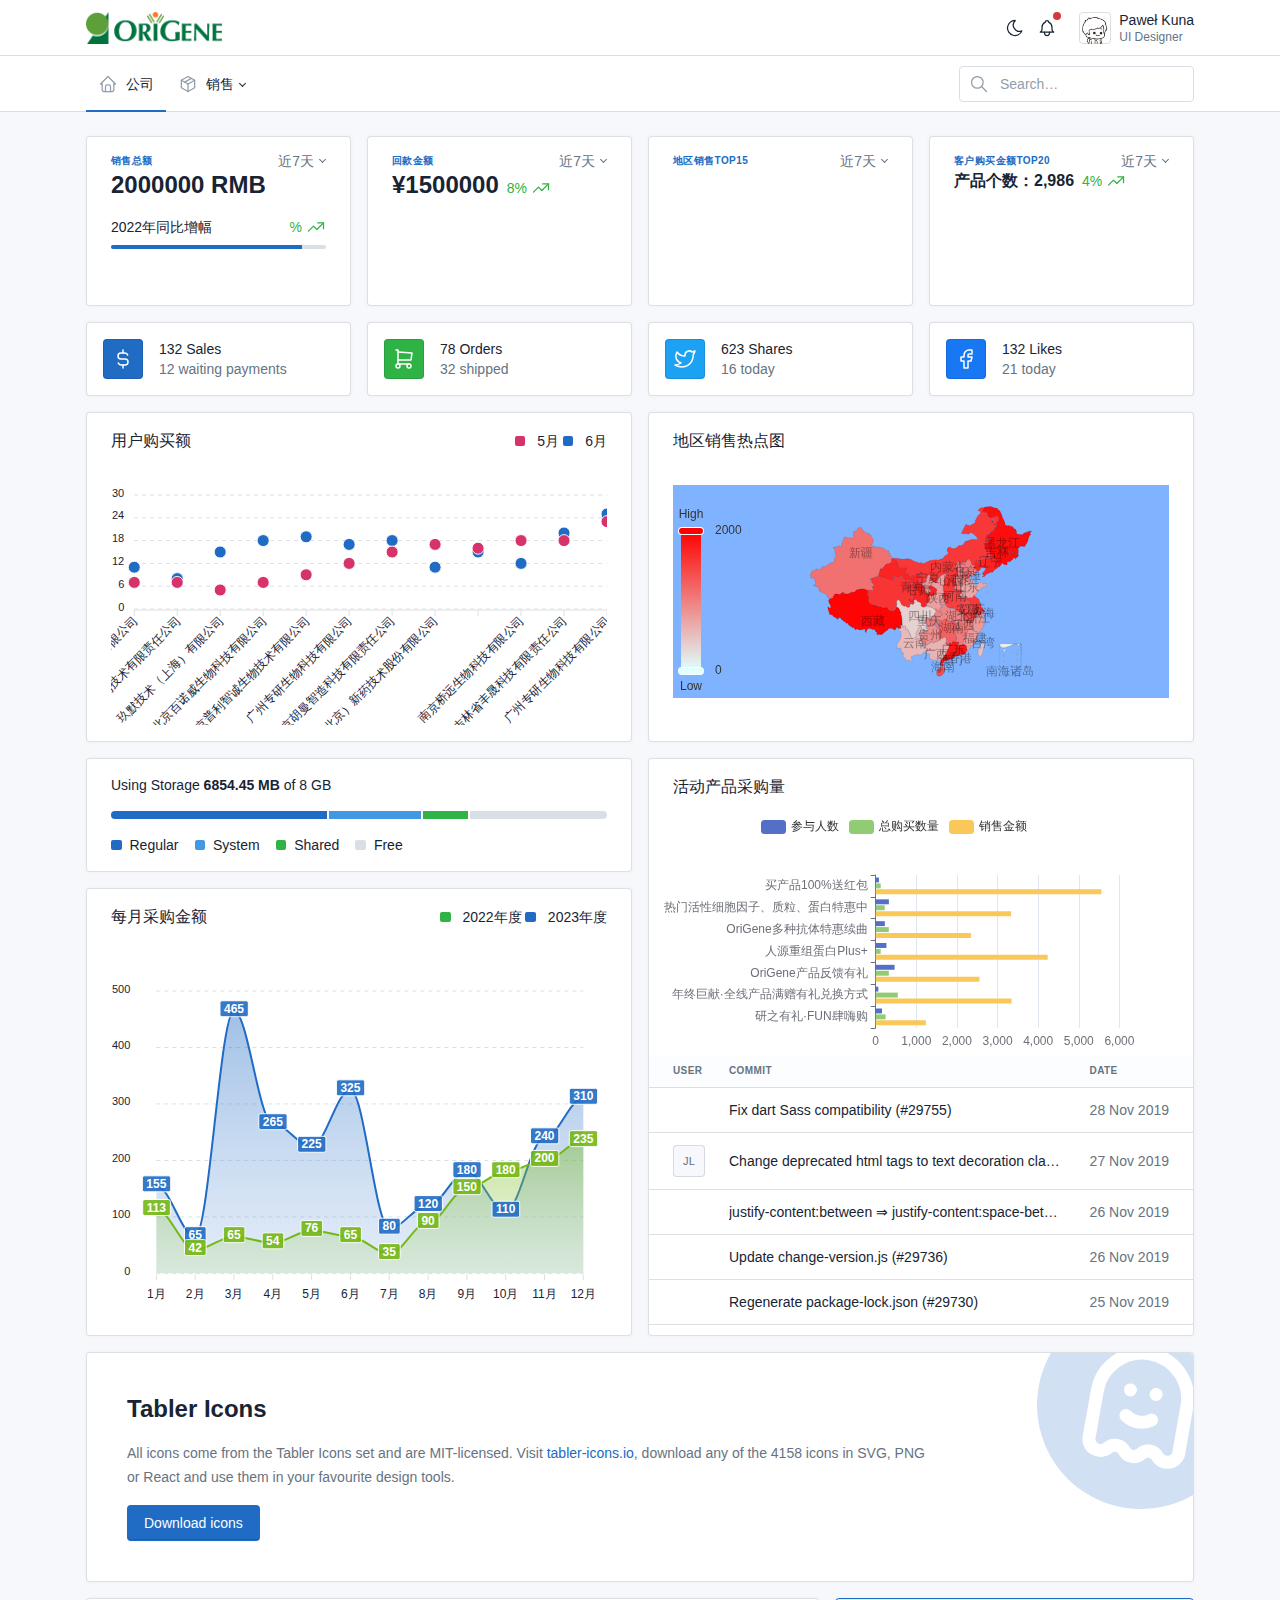
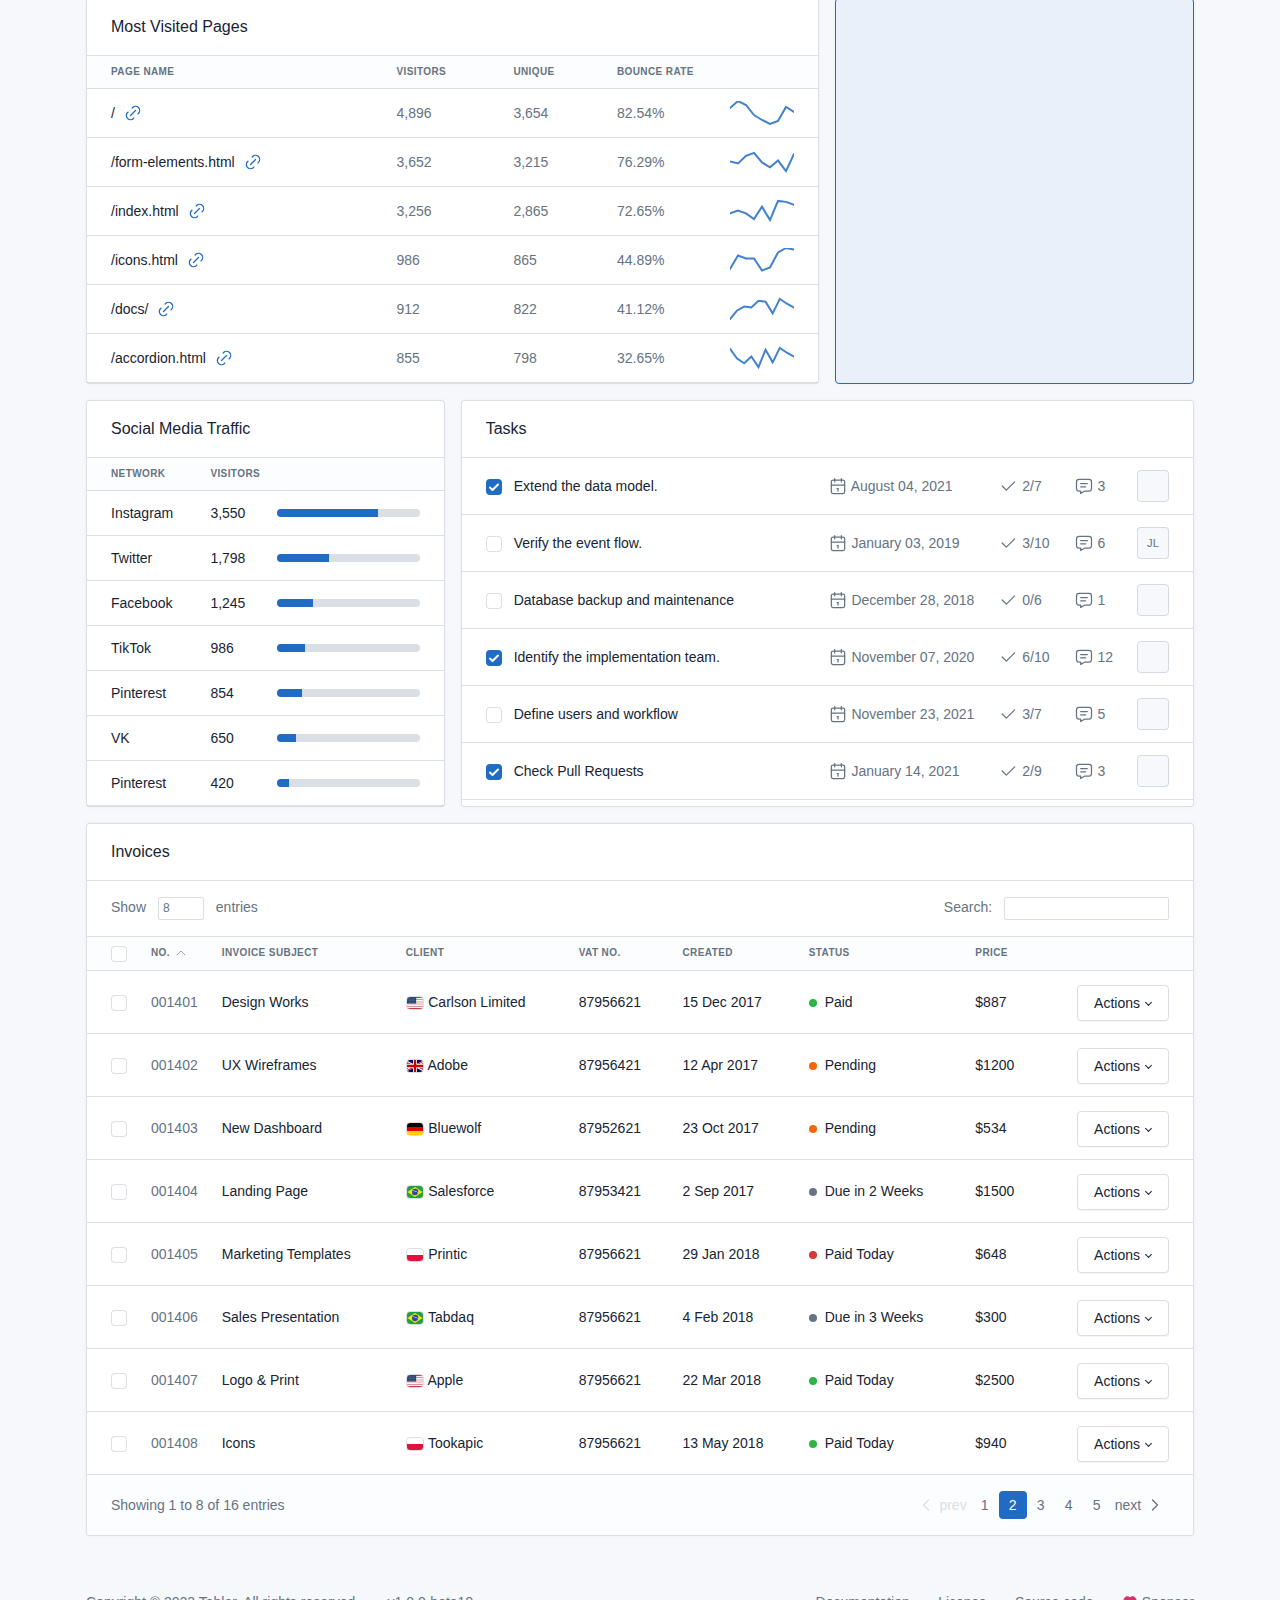
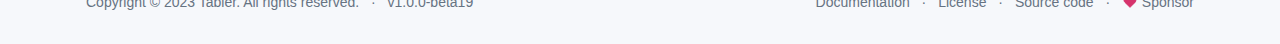
==== commit 1ce1b288: "aaa" ====
--- a/OTIS-First-Module/src/main/resources/static/index3.html
+++ b/OTIS-First-Module/src/main/resources/static/index3.html
@@ -424,7 +424,7 @@
                                 <div class="progress progress-sm">
                                     <!--############## role="progressbar" aria-valuenow="75" aria-valuemin="0" aria-valuemax="100" aria-label="75% Complete"-->
                                     <!--<span class="visually-hidden">75% Complete</span>-->
-                                    <div class="progress-bar bg-primary" style="width: 85%"></div>
+                                    <div class="progress-bar bg-primary" style="width: 89%"></div>
 
                                 </div>
 
@@ -1739,9 +1739,12 @@
 
 
                 axios.post("/Sales/Annual",this.parama).then(res=>{
-                    var stat = res.data;
-                    this.prop = (stat.num / stat.numm - 1)*100;
-                    console.log(this.prop);
+                    var stat = res.data
+
+                    this.prop = ((res.data.sum / res.data.summ - 1)*100).toFixed(2)
+
+                    console.log(((res.data.sum / res.data.summ )*100).toFixed(4))
+
                 })
 
 
@@ -1821,7 +1824,6 @@
                         const option1 = myChart1.getOption()
                         const yAxis = option1.yAxis
                         const name = yAxis[0].data[yIndex]
-                        console.log(name)
                         // console.log('--------打印index和公司名称-----------------')
                         window.location.href = "#"
                     }
@@ -1847,7 +1849,6 @@
                         y.push(t.numone)
 
                     }
-                    console.log(x,y)
 
 
 
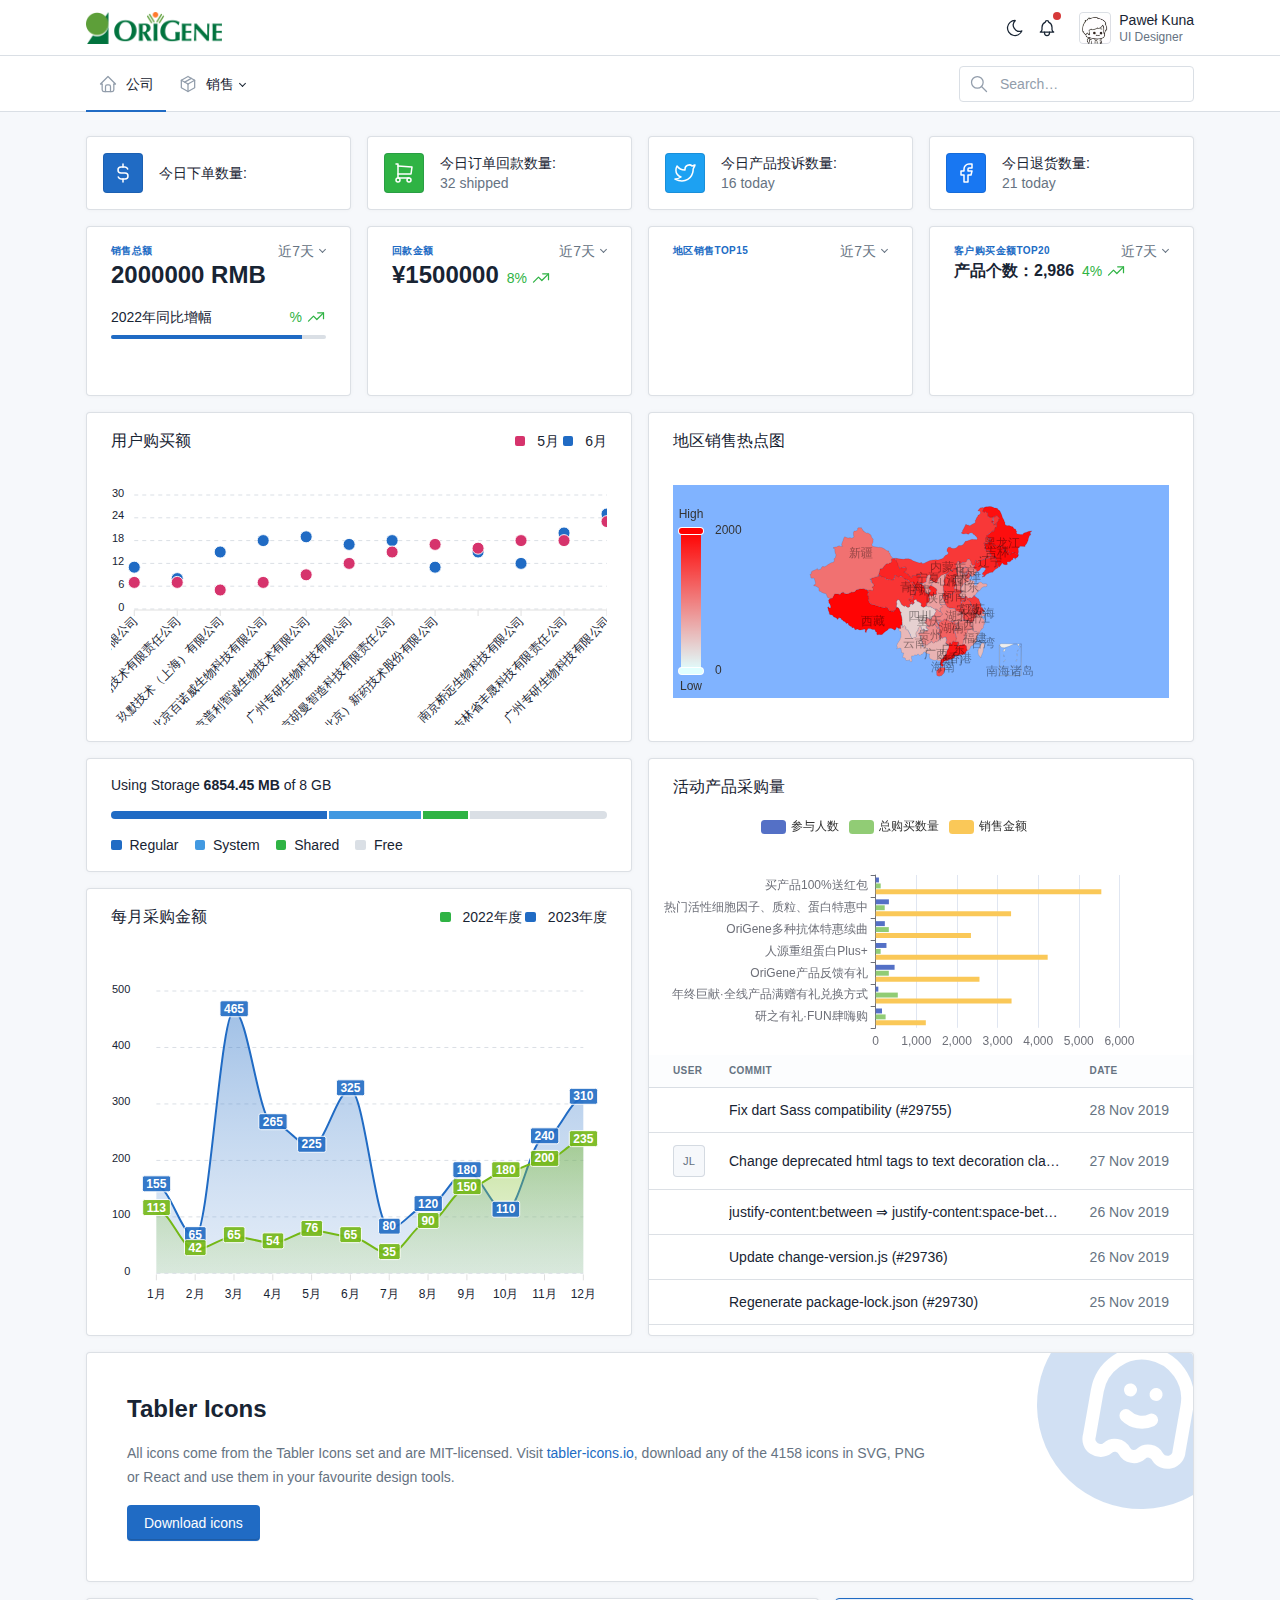
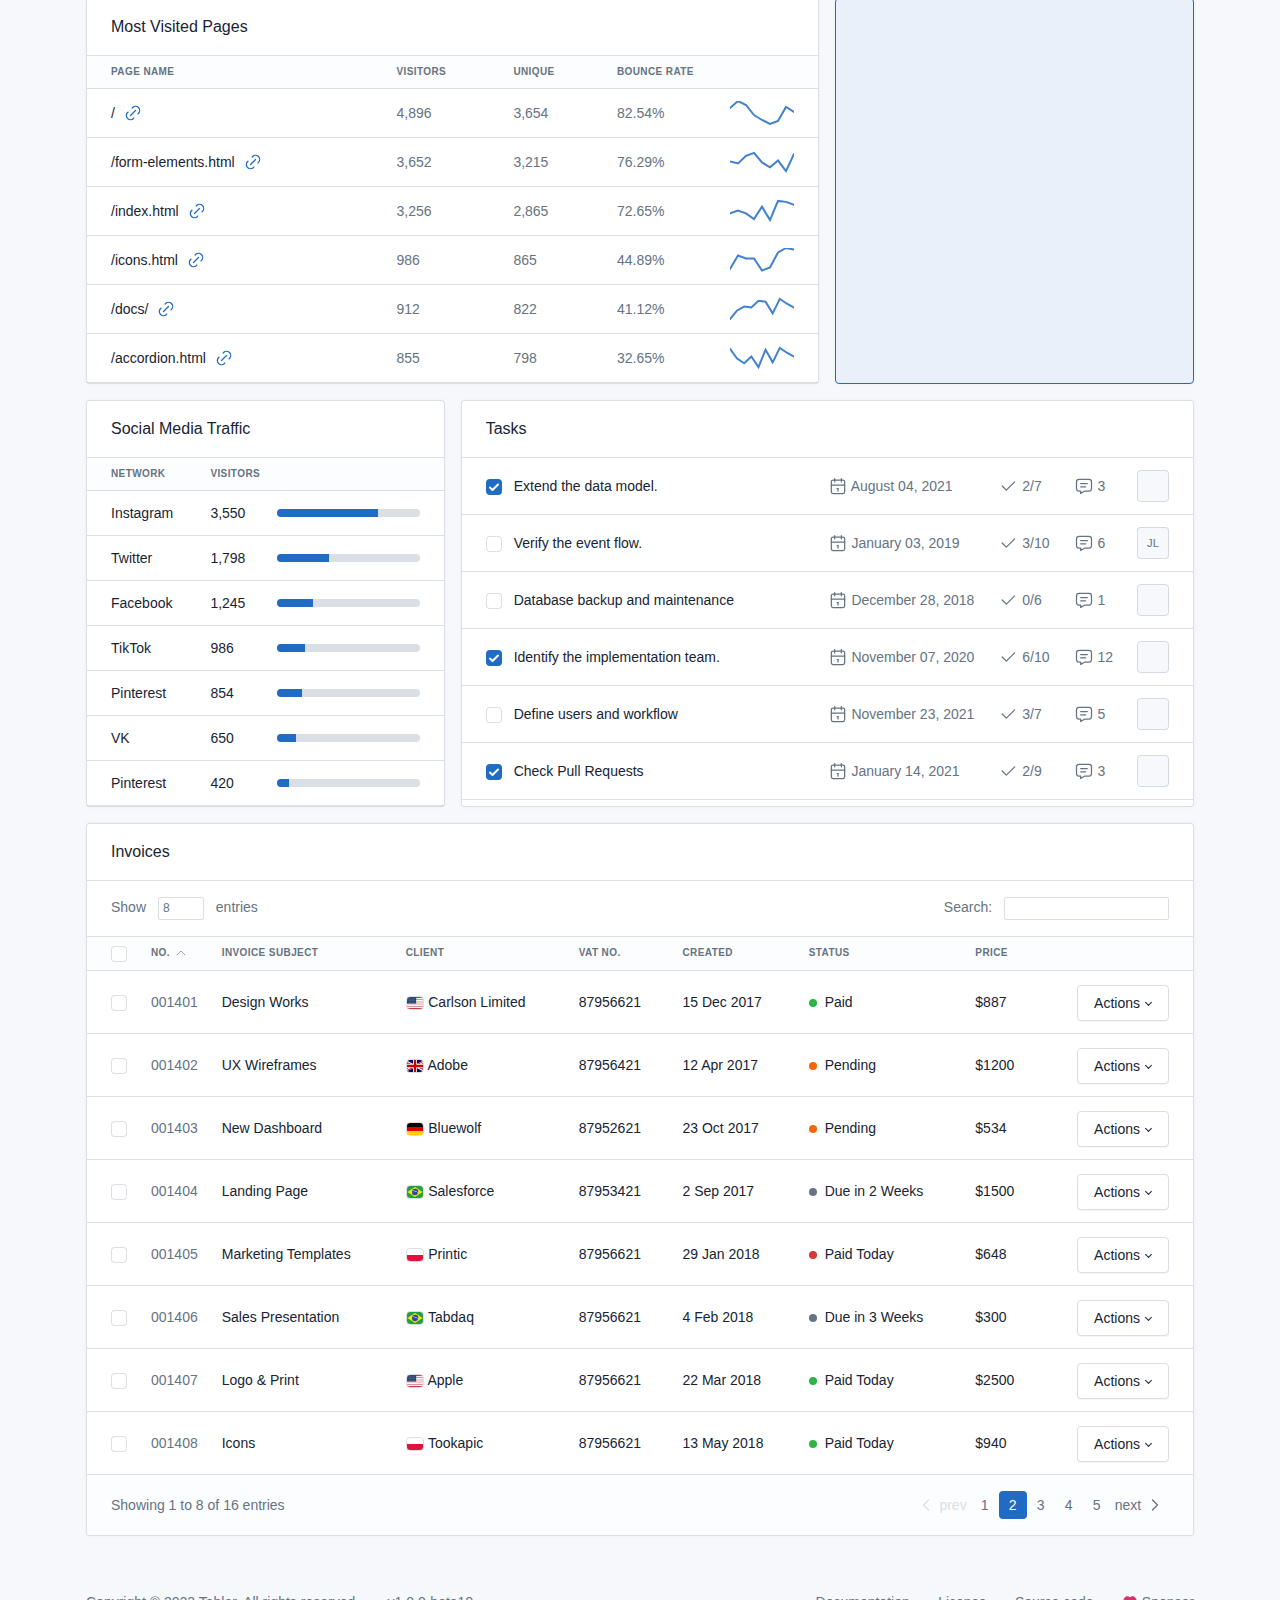
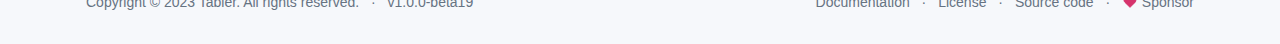
==== commit 5f8eea51: "new master" ====
--- a/OTIS-First-Module/src/main/resources/static/index3.html
+++ b/OTIS-First-Module/src/main/resources/static/index3.html
@@ -388,7 +388,94 @@
         <!-- Page body -->
         <div class="page-body">
             <div class="container-xl">
-                <div class="row row-deck row-cards">
+                <div class="row row-deck row-cards"><div class="col-12">
+                    <div class="row row-cards">
+                        <div class="col-sm-6 col-lg-3">
+                            <div class="card card-sm">
+                                <div class="card-body">
+                                    <div class="row align-items-center">
+                                        <div class="col-auto">
+                            <span class="bg-primary text-white avatar"><!-- Download SVG icon from http://tabler-icons.io/i/currency-dollar -->
+                              <svg xmlns="http://www.w3.org/2000/svg" class="icon" width="24" height="24" viewBox="0 0 24 24" stroke-width="2" stroke="currentColor" fill="none" stroke-linecap="round" stroke-linejoin="round"><path stroke="none" d="M0 0h24v24H0z" fill="none"/><path d="M16.7 8a3 3 0 0 0 -2.7 -2h-4a3 3 0 0 0 0 6h4a3 3 0 0 1 0 6h-4a3 3 0 0 1 -2.7 -2" /><path d="M12 3v3m0 12v3" /></svg>
+                            </span>
+                                        </div>
+                                        <div class="col">
+                                            <div class="font-weight-medium">
+                                                今日下单数量:
+                                            </div>
+                                            <div class="text-muted">
+
+                                            </div>
+                                        </div>
+                                    </div>
+                                </div>
+                            </div>
+                        </div>
+                        <div class="col-sm-6 col-lg-3">
+                            <div class="card card-sm">
+                                <div class="card-body">
+                                    <div class="row align-items-center">
+                                        <div class="col-auto">
+                            <span class="bg-green text-white avatar"><!-- Download SVG icon from http://tabler-icons.io/i/shopping-cart -->
+                              <svg xmlns="http://www.w3.org/2000/svg" class="icon" width="24" height="24" viewBox="0 0 24 24" stroke-width="2" stroke="currentColor" fill="none" stroke-linecap="round" stroke-linejoin="round"><path stroke="none" d="M0 0h24v24H0z" fill="none"/><path d="M6 19m-2 0a2 2 0 1 0 4 0a2 2 0 1 0 -4 0" /><path d="M17 19m-2 0a2 2 0 1 0 4 0a2 2 0 1 0 -4 0" /><path d="M17 17h-11v-14h-2" /><path d="M6 5l14 1l-1 7h-13" /></svg>
+                            </span>
+                                        </div>
+                                        <div class="col">
+                                            <div class="font-weight-medium">
+                                                今日订单回款数量:
+                                            </div>
+                                            <div class="text-muted">
+                                                32 shipped
+                                            </div>
+                                        </div>
+                                    </div>
+                                </div>
+                            </div>
+                        </div>
+                        <div class="col-sm-6 col-lg-3">
+                            <div class="card card-sm">
+                                <div class="card-body">
+                                    <div class="row align-items-center">
+                                        <div class="col-auto">
+                            <span class="bg-twitter text-white avatar"><!-- Download SVG icon from http://tabler-icons.io/i/brand-twitter -->
+                              <svg xmlns="http://www.w3.org/2000/svg" class="icon" width="24" height="24" viewBox="0 0 24 24" stroke-width="2" stroke="currentColor" fill="none" stroke-linecap="round" stroke-linejoin="round"><path stroke="none" d="M0 0h24v24H0z" fill="none"/><path d="M22 4.01c-1 .49 -1.98 .689 -3 .99c-1.121 -1.265 -2.783 -1.335 -4.38 -.737s-2.643 2.06 -2.62 3.737v1c-3.245 .083 -6.135 -1.395 -8 -4c0 0 -4.182 7.433 4 11c-1.872 1.247 -3.739 2.088 -6 2c3.308 1.803 6.913 2.423 10.034 1.517c3.58 -1.04 6.522 -3.723 7.651 -7.742a13.84 13.84 0 0 0 .497 -3.753c0 -.249 1.51 -2.772 1.818 -4.013z" /></svg>
+                            </span>
+                                        </div>
+                                        <div class="col">
+                                            <div class="font-weight-medium">
+                                                今日产品投诉数量:
+                                            </div>
+                                            <div class="text-muted">
+                                                16 today
+                                            </div>
+                                        </div>
+                                    </div>
+                                </div>
+                            </div>
+                        </div>
+                        <div class="col-sm-6 col-lg-3">
+                            <div class="card card-sm">
+                                <div class="card-body">
+                                    <div class="row align-items-center">
+                                        <div class="col-auto">
+                            <span class="bg-facebook text-white avatar"><!-- Download SVG icon from http://tabler-icons.io/i/brand-facebook -->
+                              <svg xmlns="http://www.w3.org/2000/svg" class="icon" width="24" height="24" viewBox="0 0 24 24" stroke-width="2" stroke="currentColor" fill="none" stroke-linecap="round" stroke-linejoin="round"><path stroke="none" d="M0 0h24v24H0z" fill="none"/><path d="M7 10v4h3v7h4v-7h3l1 -4h-4v-2a1 1 0 0 1 1 -1h3v-4h-3a5 5 0 0 0 -5 5v2h-3" /></svg>
+                            </span>
+                                        </div>
+                                        <div class="col">
+                                            <div class="font-weight-medium">
+                                                今日退货数量:
+                                            </div>
+                                            <div class="text-muted">
+                                                21 today
+                                            </div>
+                                        </div>
+                                    </div>
+                                </div>
+                            </div>
+                        </div>
+                    </div>
+                </div>
 
                     <div class="col-sm-6 col-lg-3">
                         <div class="card">
@@ -533,94 +620,7 @@
                             <div id="chart-active-users" class="chart-sm" style="height: 80px"></div>
                         </div>
                     </div>
-                    <div class="col-12">
-                        <div class="row row-cards">
-                            <div class="col-sm-6 col-lg-3">
-                                <div class="card card-sm">
-                                    <div class="card-body">
-                                        <div class="row align-items-center">
-                                            <div class="col-auto">
-                            <span class="bg-primary text-white avatar"><!-- Download SVG icon from http://tabler-icons.io/i/currency-dollar -->
-                              <svg xmlns="http://www.w3.org/2000/svg" class="icon" width="24" height="24" viewBox="0 0 24 24" stroke-width="2" stroke="currentColor" fill="none" stroke-linecap="round" stroke-linejoin="round"><path stroke="none" d="M0 0h24v24H0z" fill="none"/><path d="M16.7 8a3 3 0 0 0 -2.7 -2h-4a3 3 0 0 0 0 6h4a3 3 0 0 1 0 6h-4a3 3 0 0 1 -2.7 -2" /><path d="M12 3v3m0 12v3" /></svg>
-                            </span>
-                                            </div>
-                                            <div class="col">
-                                                <div class="font-weight-medium">
-                                                    132 Sales
-                                                </div>
-                                                <div class="text-muted">
-                                                    12 waiting payments
-                                                </div>
-                                            </div>
-                                        </div>
-                                    </div>
-                                </div>
-                            </div>
-                            <div class="col-sm-6 col-lg-3">
-                                <div class="card card-sm">
-                                    <div class="card-body">
-                                        <div class="row align-items-center">
-                                            <div class="col-auto">
-                            <span class="bg-green text-white avatar"><!-- Download SVG icon from http://tabler-icons.io/i/shopping-cart -->
-                              <svg xmlns="http://www.w3.org/2000/svg" class="icon" width="24" height="24" viewBox="0 0 24 24" stroke-width="2" stroke="currentColor" fill="none" stroke-linecap="round" stroke-linejoin="round"><path stroke="none" d="M0 0h24v24H0z" fill="none"/><path d="M6 19m-2 0a2 2 0 1 0 4 0a2 2 0 1 0 -4 0" /><path d="M17 19m-2 0a2 2 0 1 0 4 0a2 2 0 1 0 -4 0" /><path d="M17 17h-11v-14h-2" /><path d="M6 5l14 1l-1 7h-13" /></svg>
-                            </span>
-                                            </div>
-                                            <div class="col">
-                                                <div class="font-weight-medium">
-                                                    78 Orders
-                                                </div>
-                                                <div class="text-muted">
-                                                    32 shipped
-                                                </div>
-                                            </div>
-                                        </div>
-                                    </div>
-                                </div>
-                            </div>
-                            <div class="col-sm-6 col-lg-3">
-                                <div class="card card-sm">
-                                    <div class="card-body">
-                                        <div class="row align-items-center">
-                                            <div class="col-auto">
-                            <span class="bg-twitter text-white avatar"><!-- Download SVG icon from http://tabler-icons.io/i/brand-twitter -->
-                              <svg xmlns="http://www.w3.org/2000/svg" class="icon" width="24" height="24" viewBox="0 0 24 24" stroke-width="2" stroke="currentColor" fill="none" stroke-linecap="round" stroke-linejoin="round"><path stroke="none" d="M0 0h24v24H0z" fill="none"/><path d="M22 4.01c-1 .49 -1.98 .689 -3 .99c-1.121 -1.265 -2.783 -1.335 -4.38 -.737s-2.643 2.06 -2.62 3.737v1c-3.245 .083 -6.135 -1.395 -8 -4c0 0 -4.182 7.433 4 11c-1.872 1.247 -3.739 2.088 -6 2c3.308 1.803 6.913 2.423 10.034 1.517c3.58 -1.04 6.522 -3.723 7.651 -7.742a13.84 13.84 0 0 0 .497 -3.753c0 -.249 1.51 -2.772 1.818 -4.013z" /></svg>
-                            </span>
-                                            </div>
-                                            <div class="col">
-                                                <div class="font-weight-medium">
-                                                    623 Shares
-                                                </div>
-                                                <div class="text-muted">
-                                                    16 today
-                                                </div>
-                                            </div>
-                                        </div>
-                                    </div>
-                                </div>
-                            </div>
-                            <div class="col-sm-6 col-lg-3">
-                                <div class="card card-sm">
-                                    <div class="card-body">
-                                        <div class="row align-items-center">
-                                            <div class="col-auto">
-                            <span class="bg-facebook text-white avatar"><!-- Download SVG icon from http://tabler-icons.io/i/brand-facebook -->
-                              <svg xmlns="http://www.w3.org/2000/svg" class="icon" width="24" height="24" viewBox="0 0 24 24" stroke-width="2" stroke="currentColor" fill="none" stroke-linecap="round" stroke-linejoin="round"><path stroke="none" d="M0 0h24v24H0z" fill="none"/><path d="M7 10v4h3v7h4v-7h3l1 -4h-4v-2a1 1 0 0 1 1 -1h3v-4h-3a5 5 0 0 0 -5 5v2h-3" /></svg>
-                            </span>
-                                            </div>
-                                            <div class="col">
-                                                <div class="font-weight-medium">
-                                                    132 Likes
-                                                </div>
-                                                <div class="text-muted">
-                                                    21 today
-                                                </div>
-                                            </div>
-                                        </div>
-                                    </div>
-                                </div>
-                            </div>
-                        </div>
-                    </div>
+
                     <div class="col-lg-6">
                         <div class="card">
 
@@ -1712,10 +1712,14 @@
                 yeara: new Date().getFullYear()
 
             },
-            prop: null
+            prop: null,
+            sales:{
+
+            }
         },
         created(){
             this.Annual()
+            this.On_sale_today()
         },
         mounted(){
             // this.init1();
@@ -1725,6 +1729,11 @@
             this.PaymentInReturn();
         },
         methods:{
+            On_sale_today(){
+                axios.post("/Sales/On_sale_today").then(res=>{
+
+                })
+            },
             Annual(){
                 /*var date =  new Date().getFullYear()
                 var arr = []
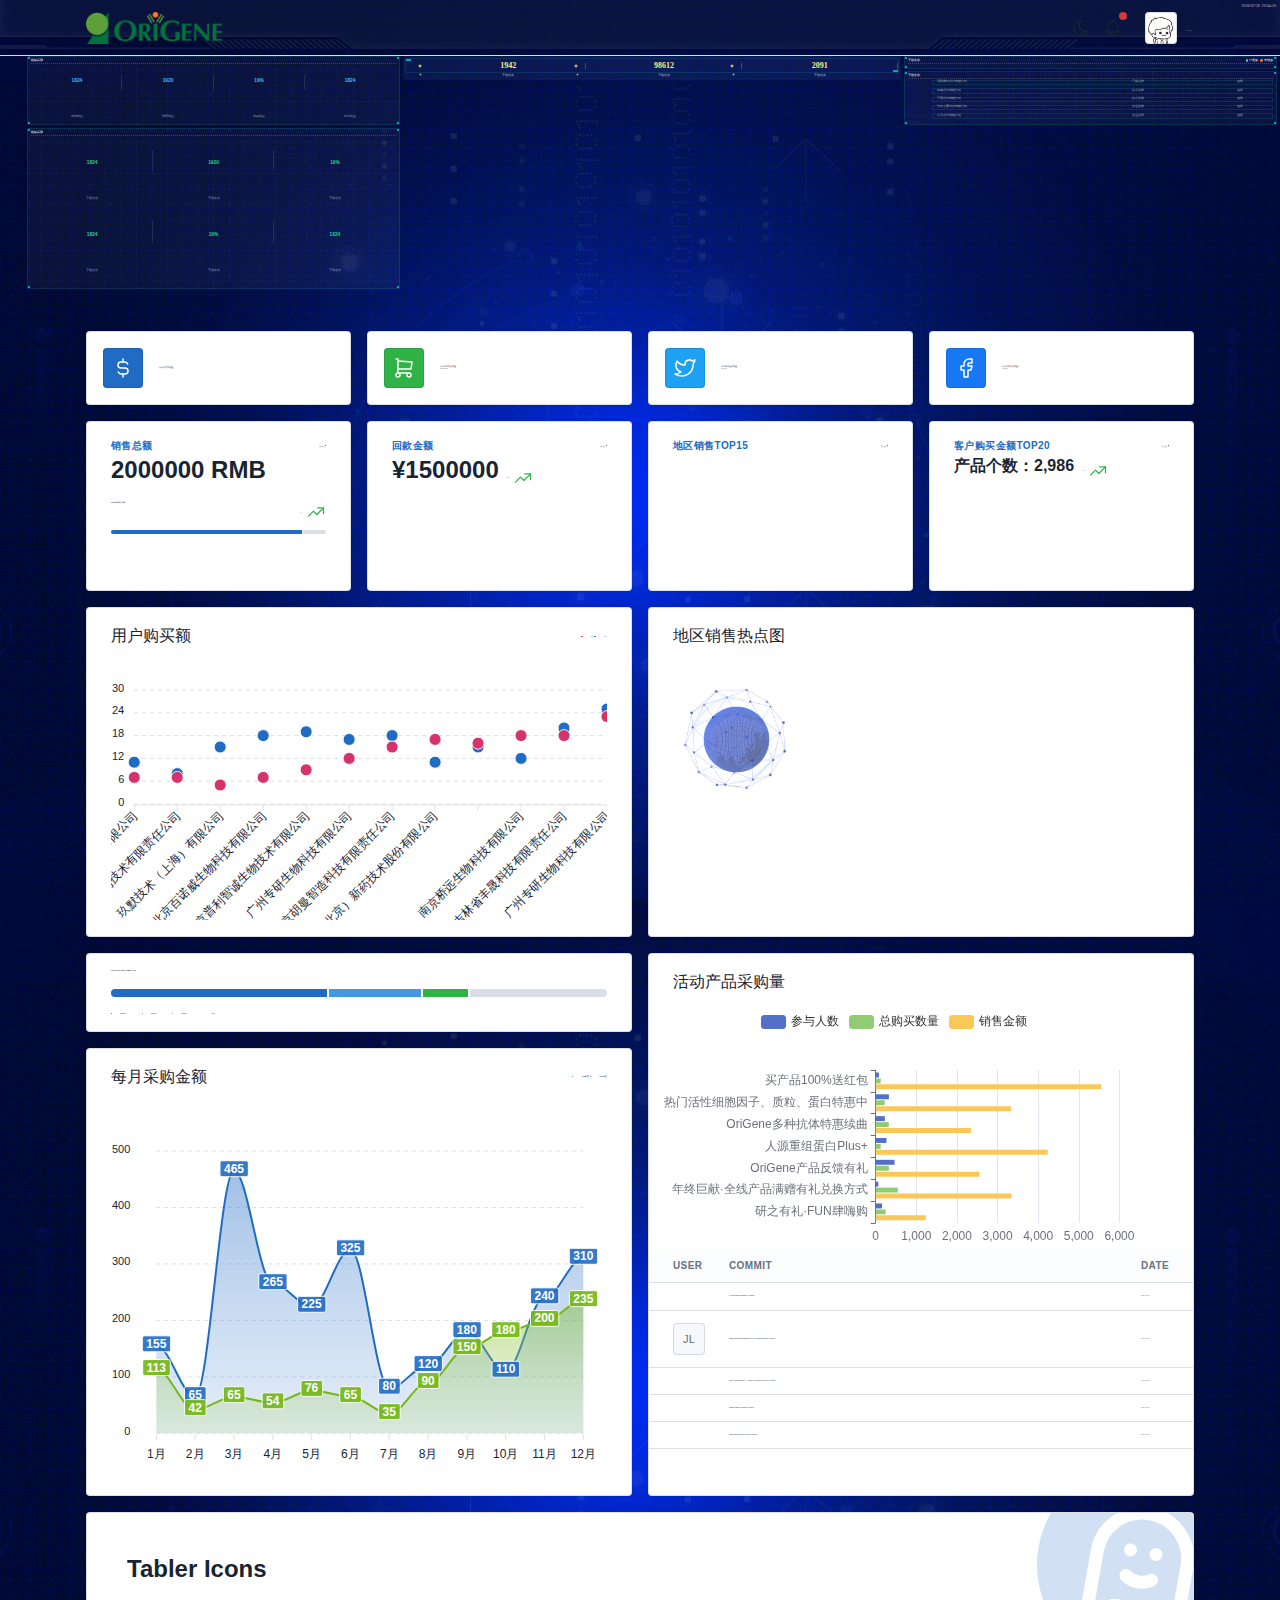
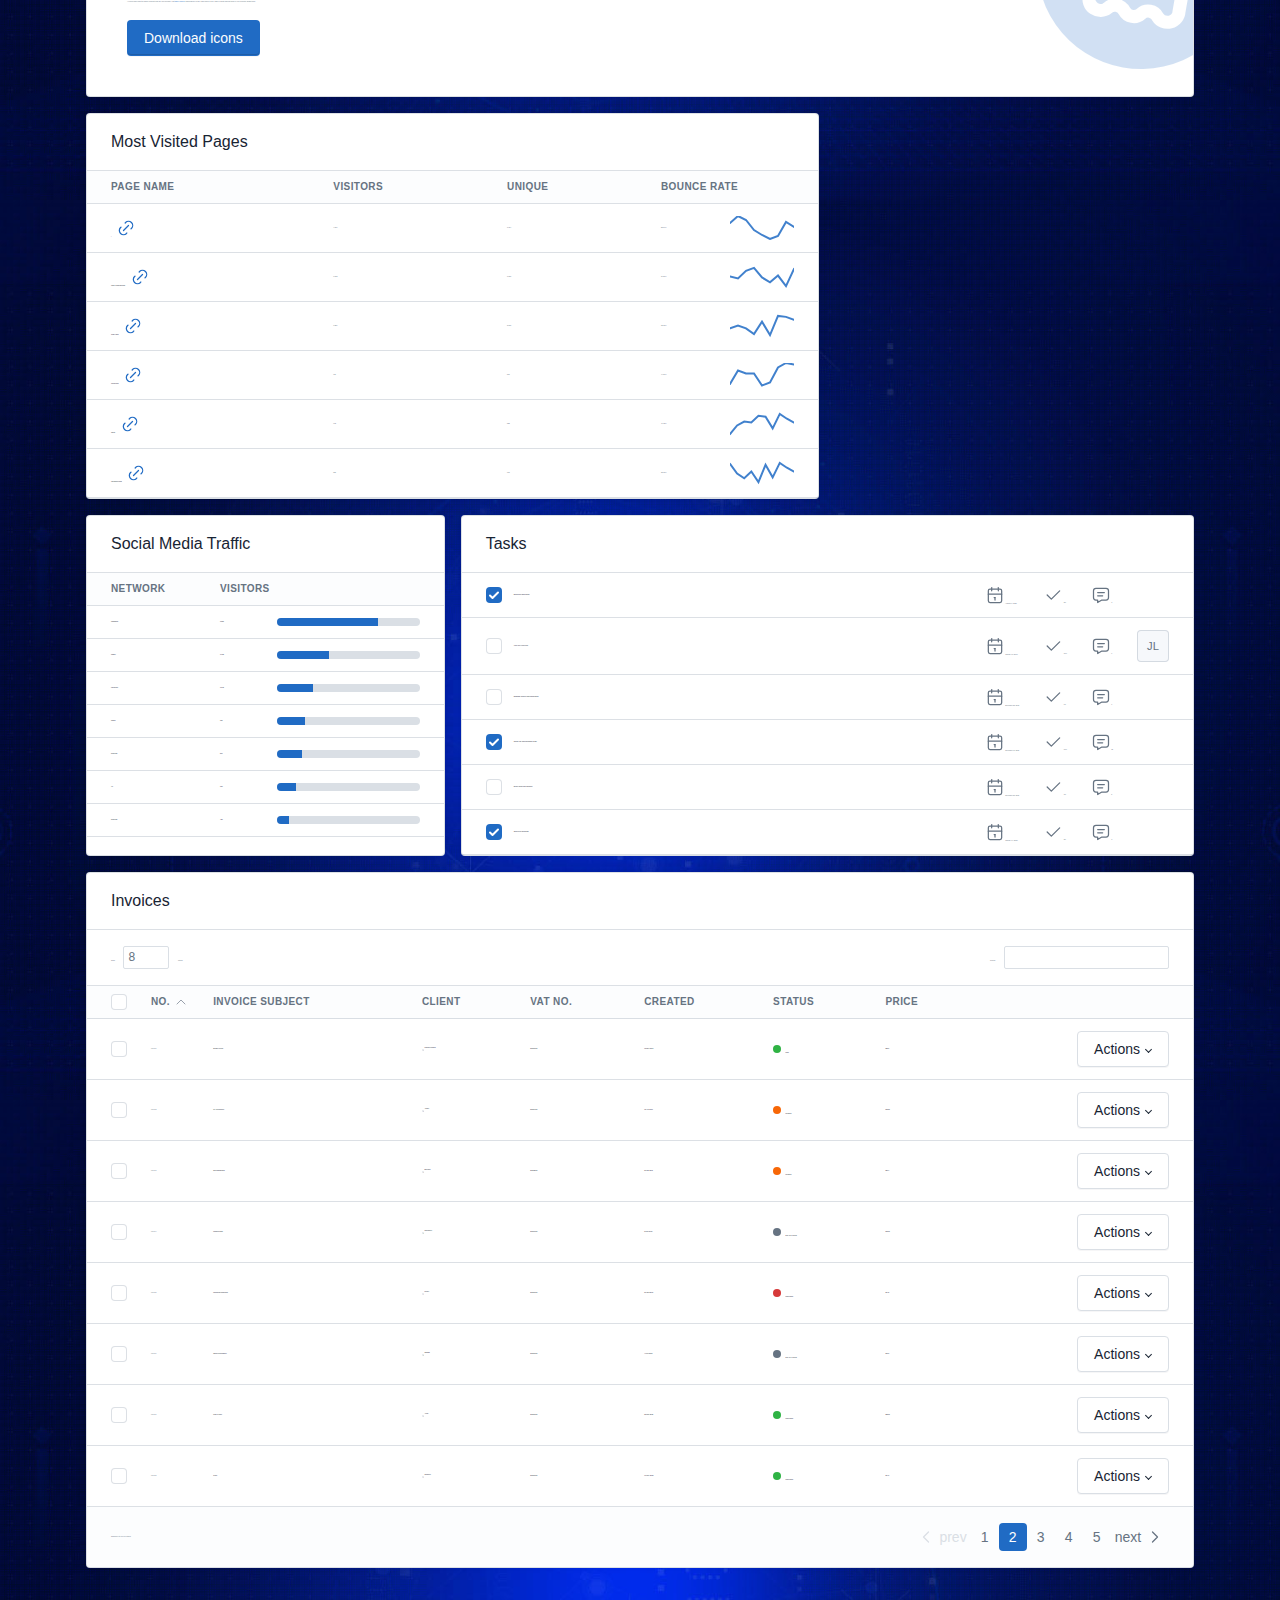
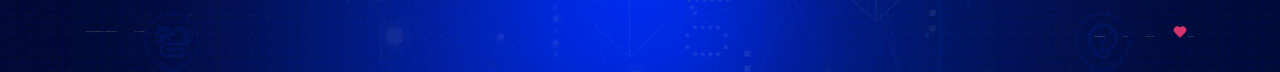
==== commit 14e56ba1: "new master" ====
--- a/OTIS-First-Module/src/main/resources/static/index3.html
+++ b/OTIS-First-Module/src/main/resources/static/index3.html
@@ -19,32 +19,63 @@
     <link href="staticss/dist/css/tabler-payments.min.css?1684106062" rel="stylesheet"/>
     <link href="staticss/dist/css/tabler-vendors.min.css?1684106062" rel="stylesheet"/>
     <link href="staticss/dist/css/demo.min.css?1684106062" rel="stylesheet"/>
+    <link href="staticss/my.css" rel="stylesheet">
+    <script src="staticss/jquery.js"></script>
+
+
+
+    <!-- Libs JS -->
+    <script src="staticss/dist/libs/apexcharts/dist/apexcharts.min.js?1684106062" defer></script>
+    <script src="staticss/dist/libs/jsvectormap/dist/js/jsvectormap.min.js?1684106062" defer></script>
+    <script src="staticss/dist/libs/jsvectormap/dist/maps/world.js?1684106062" defer></script>
+    <script src="staticss/dist/libs/jsvectormap/dist/maps/world-merc.js?1684106062" defer></script>
+    <!-- Tabler Core -->
+    <script src="staticss/dist/js/tabler.min.js?1684106062" defer></script>
+    <script src="staticss/dist/js/demo.min.js?1684106062" defer></script>
+
+    <script src="staticss/echarts.min.js"></script>
+    <script src="staticss/china.js"></script>
+    <script src="staticss/vue.js"></script>
+    <script src="staticss/axios-0.18.0.js"></script>
     <style>
         @import url('https://rsms.me/inter/inter.css');
         :root {
             --tblr-font-sans-serif: 'Inter Var', -apple-system, BlinkMacSystemFont, San Francisco, Segoe UI, Roboto, Helvetica Neue, sans-serif;
         }
         body {
-            font-feature-settings: "cv03", "cv04", "cv11";
+
+
         }
     </style>
 </head>
 <body >
+
+<div class="loading">
+    <div class="loadbox"> <img src="img/loading.gif"> 页面加载中... </div>
+</div>
+
+
+
+
 <script src="staticss/dist/js/demo-theme.min.js?1684106062"></script>
 <div id = "app">
-<div class="page">
-    <!-- Navbar -->
-    <header class="navbar navbar-expand-md d-print-none" >
-        <div class="container-xl">
-            <button class="navbar-toggler" type="button" data-bs-toggle="collapse" data-bs-target="#navbar-menu" aria-controls="navbar-menu" aria-expanded="false" aria-label="Toggle navigation">
-                <span class="navbar-toggler-icon"></span>
-            </button>
-            <h1 class="navbar-brand navbar-brand-autodark d-none-navbar-horizontal pe-0 pe-md-3">
-                <a href=".">
-                    <img src="img/logo_2021.png" width="110" height="32" alt="Tabler" class="navbar-brand-image">
-                </a>
-            </h1>
-            <div class="navbar-nav flex-row order-md-last">
+
+    <div class="page">
+        <!-- Navbar -->
+        <header class="navbar navbar-expand-md d-print-none head" >
+            <div class="container-xl">
+                <button class="navbar-toggler" type="button" data-bs-toggle="collapse" data-bs-target="#navbar-menu" aria-controls="navbar-menu" aria-expanded="false" aria-label="Toggle navigation">
+                    <span class="navbar-toggler-icon"></span>
+                </button>
+                <h1 class="navbar-brand navbar-brand-autodark d-none-navbar-horizontal pe-0 pe-md-3">
+                    <a href=".">
+                        <img src="img/logo_2021.png" width="110" height="32" alt="Tabler" class="navbar-brand-image">
+                    </a>
+
+                </h1>
+                <div class="time" id="showTime">2023/06/25 0:12:42</div>
+
+                <div class="navbar-nav flex-row order-md-last">
 
                 <div class="d-none d-md-flex">
                     <a href="?theme=dark" class="nav-link px-0 hide-theme-dark" title="Enable dark mode" data-bs-toggle="tooltip"
@@ -131,1143 +162,1021 @@
         </div>
     </header>
 
-    <header class="navbar-expand-md">
-        <div class="collapse navbar-collapse" id="navbar-menu">
-            <div class="navbar">
+        <div class="mainbox">
+            <ul class="clearfix">
+                <li>
+                    <div class="boxall" style="height: calc(40% - .15rem)">
+                        <div class="alltitle">模块标题 </div>
+                        <div class="sycm">
+                            <ul class="clearfix">
+                                <li>
+                                    <h2>1824</h2>
+                                    <span>华东地区</span></li>
+                                <li>
+                                    <h2>1920</h2>
+                                    <span>华西地区</span></li>
+                                <li>
+                                    <h2>19%</h2>
+                                    <span>华南地区</span></li>
+
+                                <li>
+                                    <h2>1824</h2>
+                                    <span>华北地区</span></li>
+
+                            </ul>
+                        </div>
+                        <div class="boxfoot"></div>
+                    </div>
+                    <div class="boxall" style="height: calc(60% - .15rem)">
+                        <div class="alltitle">模块标题</div>
+                        <div class="sycm sycm2">
+                            <ul class="clearfix">
+                                <li>
+                                    <h2>1824</h2>
+                                    <span>字段名称</span></li>
+                                <li>
+                                    <h2>1920</h2>
+                                    <span>字段名称</span></li>
+                                <li>
+                                    <h2>19%</h2>
+                                    <span>字段名称</span></li>
+
+                                <li>
+                                    <h2>1824</h2>
+                                    <span>字段名称</span></li>
+                                <li>
+                                    <h2>19%</h2>
+                                    <span>字段名称</span></li>
+
+                                <li>
+                                    <h2>1824</h2>
+                                    <span>字段名称</span></li>
+
+                            </ul>
+                        </div>
+                        <div class="boxfoot"></div>
+                    </div>
+
+                </li>
+                <li>
+                    <div style="position: relative"  style="height: calc(20% - .15rem)">
+                        <div class="barnav">
+
+                            <div class="bar">
+                                <div class="barbox">
+                                    <ul class="clearfix">
+                                        <li class="pulll_left counter">1942</li>
+                                        <li class="pulll_left counter">98612</li>
+                                        <li class="pulll_left counter">2091</li>
+                                    </ul>
+                                </div>
+                                <div class="barbox2">
+                                    <ul class="clearfix">
+                                        <li class="pulll_left">字段名称</li>
+                                        <li class="pulll_left">字段名称</li>
+                                        <li class="pulll_left">字段名称</li>
+                                    </ul>
+                                </div>
+
+                            </div>
+                        </div>
+                    </div>
+
+                </li>
+                <div class="text-center"></div>
+                <li>
+
+                    <div class="boxall" style="height: calc(50% - .15rem)">
+                        <div class="alltitle">字段名称 <div class="pulll_right">
+                            <a href="#"><span></span>已维修</a>
+                            <a href="#"><span></span>未维修</a>
+                        </div></div>
+
+                        <div class="boxnav" id="echart3"></div>
+
+                        <div class="boxfoot"></div>
+                    </div>
+                    <div class="boxall" style="height: calc(50% - .15rem)">
+                        <div class="alltitle">字段名称</div>
+                        <div class="wrap boxnav">
+                            <ul>
+                                <li><p><span>深圳腾讯科技有限公司</span><span>门禁系统</span><span>在线</span></p></li>
+                                <li><p><span>网易科技有限公司</span><span>防火系统</span><span>在线</span></p></li>
+                                <li><p><span>百度科技有限公司</span><span>防火系统</span><span>在线</span></p></li>
+                                <li><p><span>汽车之家科技有限公司</span><span>定位系统</span><span>在线</span></p></li>
+                                <li><p><span>小米科技有限公司</span><span>定位系统</span><span>在线</span></p></li>
+
+                            </ul>
+                        </div>
+                        <div class="boxfoot"></div>
+                    </div>
+                </li>
+            </ul>
+
+        </div>
+
+
+
+
+        <div class="page-wrapper">
+
+
+
+            <!-- Page body -->
+            <div class="page-body">
+
+
+
+
                 <div class="container-xl">
-                    <ul class="navbar-nav">
-                        <li class="nav-item active">
-                            <a class="nav-link" href="./" >
-                    <span class="nav-link-icon d-md-none d-lg-inline-block"><!-- Download SVG icon from http://tabler-icons.io/i/home -->
-                      <svg xmlns="http://www.w3.org/2000/svg" class="icon" width="24" height="24" viewBox="0 0 24 24" stroke-width="2" stroke="currentColor" fill="none" stroke-linecap="round" stroke-linejoin="round"><path stroke="none" d="M0 0h24v24H0z" fill="none"/><path d="M5 12l-2 0l9 -9l9 9l-2 0" /><path d="M5 12v7a2 2 0 0 0 2 2h10a2 2 0 0 0 2 -2v-7" /><path d="M9 21v-6a2 2 0 0 1 2 -2h2a2 2 0 0 1 2 2v6" /></svg>
-                    </span>
-                                <span class="nav-link-title">
-                      公司
-                    </span>
-                            </a>
-                        </li>
-
-                        <li class="nav-item dropdown">
-                            <a class="nav-link dropdown-toggle" href="#navbar-base" data-bs-toggle="dropdown" data-bs-auto-close="outside" role="button" aria-expanded="false" >
-                    <span class="nav-link-icon d-md-none d-lg-inline-block"><!-- Download SVG icon from http://tabler-icons.io/i/package -->
-                      <svg xmlns="http://www.w3.org/2000/svg" class="icon" width="24" height="24" viewBox="0 0 24 24" stroke-width="2" stroke="currentColor" fill="none" stroke-linecap="round" stroke-linejoin="round"><path stroke="none" d="M0 0h24v24H0z" fill="none"/><path d="M12 3l8 4.5l0 9l-8 4.5l-8 -4.5l0 -9l8 -4.5" /><path d="M12 12l8 -4.5" /><path d="M12 12l0 9" /><path d="M12 12l-8 -4.5" /><path d="M16 5.25l-8 4.5" /></svg>
-                    </span>
-                                <span class="nav-link-title">
-                      销售
-                    </span>
-                            </a>
-                            <div class="dropdown-menu">
-                                <div class="dropdown-menu-columns">
-                                    <div class="dropdown-menu-column">
-                                        <a class="dropdown-item" href="./accordion.html">
-                                            Accordion
-                                        </a>
-                                        <a class="dropdown-item" href="./blank.html">
-                                            Blank page
-                                        </a>
-                                        <a class="dropdown-item" href="./badges.html">
-                                            Badges
-                                            <span class="badge badge-sm bg-green-lt text-uppercase ms-auto">New</span>
-                                        </a>
-                                        <a class="dropdown-item" href="./buttons.html">
-                                            Buttons
-                                        </a>
-                                        <div class="dropend">
-                                            <a class="dropdown-item dropdown-toggle" href="#sidebar-cards" data-bs-toggle="dropdown" data-bs-auto-close="outside" role="button" aria-expanded="false" >
-                                                Cards
-                                                <span class="badge badge-sm bg-green-lt text-uppercase ms-auto">New</span>
-                                            </a>
-                                            <div class="dropdown-menu">
-                                                <a href="./cards.html" class="dropdown-item">
-                                                    Sample cards
-                                                </a>
-                                                <a href="./card-actions.html" class="dropdown-item">
-                                                    Card actions
-                                                    <span class="badge badge-sm bg-green-lt text-uppercase ms-auto">New</span>
-                                                </a>
-                                                <a href="./cards-masonry.html" class="dropdown-item">
-                                                    Cards Masonry
-                                                </a>
-                                            </div>
-                                        </div>
-                                        <a class="dropdown-item" href="./colors.html">
-                                            Colors
-                                        </a>
-                                        <a class="dropdown-item" href="./datagrid.html">
-                                            Data grid
-                                            <span class="badge badge-sm bg-green-lt text-uppercase ms-auto">New</span>
-                                        </a>
-                                        <a class="dropdown-item" href="./datatables.html">
-                                            Datatables
-                                            <span class="badge badge-sm bg-green-lt text-uppercase ms-auto">New</span>
-                                        </a>
-                                        <a class="dropdown-item" href="./dropdowns.html">
-                                            Dropdowns
-                                        </a>
-                                        <a class="dropdown-item" href="./modals.html">
-                                            Modals
-                                        </a>
-                                        <a class="dropdown-item" href="./maps.html">
-                                            Maps
-                                        </a>
-                                        <a class="dropdown-item" href="./map-fullsize.html">
-                                            Map fullsize
-                                        </a>
-                                        <a class="dropdown-item" href="./maps-vector.html">
-                                            Vector maps
-                                            <span class="badge badge-sm bg-green-lt text-uppercase ms-auto">New</span>
-                                        </a>
-                                        <a class="dropdown-item" href="./navigation.html">
-                                            Navigation
-                                        </a>
-                                        <a class="dropdown-item" href="./charts.html">
-                                            Charts
-                                        </a>
-                                        <a class="dropdown-item" href="./pagination.html">
-                                            <!-- Download SVG icon from http://tabler-icons.io/i/pie-chart -->
-                                            Pagination
-                                        </a>
-                                    </div>
-                                    <div class="dropdown-menu-column">
-                                        <a class="dropdown-item" href="./placeholder.html">
-                                            Placeholder
-                                        </a>
-                                        <a class="dropdown-item" href="./steps.html">
-                                            Steps
-                                            <span class="badge badge-sm bg-green-lt text-uppercase ms-auto">New</span>
-                                        </a>
-                                        <a class="dropdown-item" href="./stars-rating.html">
-                                            Stars rating
-                                            <span class="badge badge-sm bg-green-lt text-uppercase ms-auto">New</span>
-                                        </a>
-                                        <a class="dropdown-item" href="./tabs.html">
-                                            Tabs
-                                        </a>
-                                        <a class="dropdown-item" href="./tables.html">
-                                            Tables
-                                        </a>
-                                        <a class="dropdown-item" href="./carousel.html">
-                                            Carousel
-                                            <span class="badge badge-sm bg-green-lt text-uppercase ms-auto">New</span>
-                                        </a>
-                                        <a class="dropdown-item" href="./lists.html">
-                                            Lists
-                                        </a>
-                                        <a class="dropdown-item" href="./typography.html">
-                                            Typography
-                                        </a>
-                                        <a class="dropdown-item" href="./offcanvas.html">
-                                            Offcanvas
-                                        </a>
-                                        <a class="dropdown-item" href="./markdown.html">
-                                            Markdown
-                                        </a>
-                                        <a class="dropdown-item" href="./dropzone.html">
-                                            Dropzone
-                                            <span class="badge badge-sm bg-green-lt text-uppercase ms-auto">New</span>
-                                        </a>
-                                        <a class="dropdown-item" href="./lightbox.html">
-                                            Lightbox
-                                            <span class="badge badge-sm bg-green-lt text-uppercase ms-auto">New</span>
-                                        </a>
-                                        <a class="dropdown-item" href="./tinymce.html">
-                                            TinyMCE
-                                            <span class="badge badge-sm bg-green-lt text-uppercase ms-auto">New</span>
-                                        </a>
-                                        <a class="dropdown-item" href="./inline-player.html">
-                                            Inline player
-                                            <span class="badge badge-sm bg-green-lt text-uppercase ms-auto">New</span>
-                                        </a>
-                                        <div class="dropend">
-                                            <a class="dropdown-item dropdown-toggle" href="#sidebar-authentication" data-bs-toggle="dropdown" data-bs-auto-close="outside" role="button" aria-expanded="false" >
-                                                Authentication
-                                            </a>
-                                            <div class="dropdown-menu">
-                                                <a href="./sign-in.html" class="dropdown-item">
-                                                    Sign in
-                                                </a>
-                                                <a href="./sign-in-link.html" class="dropdown-item">
-                                                    Sign in link
-                                                </a>
-                                                <a href="./sign-in-illustration.html" class="dropdown-item">
-                                                    Sign in with illustration
-                                                </a>
-                                                <a href="./sign-in-cover.html" class="dropdown-item">
-                                                    Sign in with cover
-                                                </a>
-                                                <a href="./sign-up.html" class="dropdown-item">
-                                                    Sign up
-                                                </a>
-                                                <a href="./forgot-password.html" class="dropdown-item">
-                                                    Forgot password
-                                                </a>
-                                                <a href="./terms-of-service.html" class="dropdown-item">
-                                                    Terms of service
-                                                </a>
-                                                <a href="./auth-lock.html" class="dropdown-item">
-                                                    Lock screen
-                                                </a>
-                                            </div>
-                                        </div>
-                                        <div class="dropend">
-                                            <a class="dropdown-item dropdown-toggle" href="#sidebar-error" data-bs-toggle="dropdown" data-bs-auto-close="outside" role="button" aria-expanded="false" >
-                                                <!-- Download SVG icon from http://tabler-icons.io/i/file-minus -->
-                                                <svg xmlns="http://www.w3.org/2000/svg" class="icon icon-inline me-1" width="24" height="24" viewBox="0 0 24 24" stroke-width="2" stroke="currentColor" fill="none" stroke-linecap="round" stroke-linejoin="round"><path stroke="none" d="M0 0h24v24H0z" fill="none"/><path d="M14 3v4a1 1 0 0 0 1 1h4" /><path d="M17 21h-10a2 2 0 0 1 -2 -2v-14a2 2 0 0 1 2 -2h7l5 5v11a2 2 0 0 1 -2 2z" /><path d="M9 14l6 0" /></svg>
-                                                Error pages
-                                            </a>
-                                            <div class="dropdown-menu">
-                                                <a href="./error-404.html" class="dropdown-item">
-                                                    404 page
-                                                </a>
-                                                <a href="./error-500.html" class="dropdown-item">
-                                                    500 page
-                                                </a>
-                                                <a href="./error-maintenance.html" class="dropdown-item">
-                                                    Maintenance page
-                                                </a>
+                    <div class="row row-deck row-cards">
+                        <div class="col-12">
+                            <div class="row row-cards">
+                                <div class="col-sm-6 col-lg-3">
+                                    <div class="card card-sm">
+                                        <div class="card-body">
+                                            <div class="row align-items-center">
+                                                <div class="col-auto">
+                            <span class="bg-primary text-white avatar"><!-- Download SVG icon from http://tabler-icons.io/i/currency-dollar -->
+                              <svg xmlns="http://www.w3.org/2000/svg" class="icon" width="24" height="24" viewBox="0 0 24 24" stroke-width="2" stroke="currentColor" fill="none" stroke-linecap="round" stroke-linejoin="round"><path stroke="none" d="M0 0h24v24H0z" fill="none"/><path d="M16.7 8a3 3 0 0 0 -2.7 -2h-4a3 3 0 0 0 0 6h4a3 3 0 0 1 0 6h-4a3 3 0 0 1 -2.7 -2" /><path d="M12 3v3m0 12v3" /></svg>
+                            </span>
+                                                </div>
+                                                <div class="col">
+                                                    <div class="font-weight-medium">
+                                                        今日总订单数量:
+                                                    </div>
+                                                    <div class="text-muted">
+
+                                                    </div>
+                                                </div>
                                             </div>
                                         </div>
                                     </div>
                                 </div>
-                            </div>
-                        </li>
-
-                    </ul>
-                    <div class="my-2 my-md-0 flex-grow-1 flex-md-grow-0 order-first order-md-last">
-                        <form action="./" method="get" autocomplete="off" novalidate>
-                            <div class="input-icon">
-                    <span class="input-icon-addon">
-                      <!-- Download SVG icon from http://tabler-icons.io/i/search -->
-                      <svg xmlns="http://www.w3.org/2000/svg" class="icon" width="24" height="24" viewBox="0 0 24 24" stroke-width="2" stroke="currentColor" fill="none" stroke-linecap="round" stroke-linejoin="round"><path stroke="none" d="M0 0h24v24H0z" fill="none"/><path d="M10 10m-7 0a7 7 0 1 0 14 0a7 7 0 1 0 -14 0" /><path d="M21 21l-6 -6" /></svg>
-                    </span>
-                                <input type="text" value="" class="form-control" placeholder="Search…" aria-label="Search in website">
-                            </div>
-                        </form>
-                    </div>
-                </div>
-            </div>
-        </div>
-    </header>
-
-    <div class="page-wrapper">
-        <!-- Page header -->
-        <!--<div class="page-header d-print-none">
-            <div class="container-xl">
-                <div class="row g-2 align-items-center">
-                    <div class="col">
-                        &lt;!&ndash; Page pre-title &ndash;&gt;
-                        <div class="page-pretitle">
-                            Overview
-                        </div>
-                        <h2 class="page-title">
-                            Dashboard
-                        </h2>
-                    </div>
-                    &lt;!&ndash; Page title actions &ndash;&gt;
-                    <div class="col-auto ms-auto d-print-none">
-                        <div class="btn-list">
-                  <span class="d-none d-sm-inline">
-                    <a href="#" class="btn">
-                      New view
-                    </a>
-                  </span>
-                            <a href="#" class="btn btn-primary d-none d-sm-inline-block" data-bs-toggle="modal" data-bs-target="#modal-report">
-                                &lt;!&ndash; Download SVG icon from http://tabler-icons.io/i/plus &ndash;&gt;
-                                <svg xmlns="http://www.w3.org/2000/svg" class="icon" width="24" height="24" viewBox="0 0 24 24" stroke-width="2" stroke="currentColor" fill="none" stroke-linecap="round" stroke-linejoin="round"><path stroke="none" d="M0 0h24v24H0z" fill="none"/><path d="M12 5l0 14" /><path d="M5 12l14 0" /></svg>
-                                Create new report
-                            </a>
-                            <a href="#" class="btn btn-primary d-sm-none btn-icon" data-bs-toggle="modal" data-bs-target="#modal-report" aria-label="Create new report">
-                                &lt;!&ndash; Download SVG icon from http://tabler-icons.io/i/plus &ndash;&gt;
-                                <svg xmlns="http://www.w3.org/2000/svg" class="icon" width="24" height="24" viewBox="0 0 24 24" stroke-width="2" stroke="currentColor" fill="none" stroke-linecap="round" stroke-linejoin="round"><path stroke="none" d="M0 0h24v24H0z" fill="none"/><path d="M12 5l0 14" /><path d="M5 12l14 0" /></svg>
-                            </a>
-                        </div>
-                    </div>
-                </div>
-            </div>
-        </div>-->
-        <!-- Page body -->
-        <div class="page-body">
-            <div class="container-xl">
-                <div class="row row-deck row-cards"><div class="col-12">
-                    <div class="row row-cards">
-                        <div class="col-sm-6 col-lg-3">
-                            <div class="card card-sm">
-                                <div class="card-body">
-                                    <div class="row align-items-center">
-                                        <div class="col-auto">
-                            <span class="bg-primary text-white avatar"><!-- Download SVG icon from http://tabler-icons.io/i/currency-dollar -->
-                              <svg xmlns="http://www.w3.org/2000/svg" class="icon" width="24" height="24" viewBox="0 0 24 24" stroke-width="2" stroke="currentColor" fill="none" stroke-linecap="round" stroke-linejoin="round"><path stroke="none" d="M0 0h24v24H0z" fill="none"/><path d="M16.7 8a3 3 0 0 0 -2.7 -2h-4a3 3 0 0 0 0 6h4a3 3 0 0 1 0 6h-4a3 3 0 0 1 -2.7 -2" /><path d="M12 3v3m0 12v3" /></svg>
+                                <div class="col-sm-6 col-lg-3">
+                                    <div class="card card-sm">
+                                        <div class="card-body">
+                                            <div class="row align-items-center">
+                                                <div class="col-auto">
+                            <span class="bg-green text-white avatar"><!-- Download SVG icon from http://tabler-icons.io/i/shopping-cart -->
+                              <svg xmlns="http://www.w3.org/2000/svg" class="icon" width="24" height="24" viewBox="0 0 24 24" stroke-width="2" stroke="currentColor" fill="none" stroke-linecap="round" stroke-linejoin="round"><path stroke="none" d="M0 0h24v24H0z" fill="none"/><path d="M6 19m-2 0a2 2 0 1 0 4 0a2 2 0 1 0 -4 0" /><path d="M17 19m-2 0a2 2 0 1 0 4 0a2 2 0 1 0 -4 0" /><path d="M17 17h-11v-14h-2" /><path d="M6 5l14 1l-1 7h-13" /></svg>
                             </span>
+                                                </div>
+                                                <div class="col">
+                                                    <div class="font-weight-medium">
+                                                        今日订单成交数量:
+                                                    </div>
+                                                    <div class="text-muted">
+                                                        32 shipped
+                                                    </div>
+                                                </div>
+                                            </div>
                                         </div>
-                                        <div class="col">
-                                            <div class="font-weight-medium">
-                                                今日下单数量:
+                                    </div>
+                                </div>
+                                <div class="col-sm-6 col-lg-3">
+                                    <div class="card card-sm">
+                                        <div class="card-body">
+                                            <div class="row align-items-center">
+                                                <div class="col-auto">
+                            <span class="bg-twitter text-white avatar"><!-- Download SVG icon from http://tabler-icons.io/i/brand-twitter -->
+                              <svg xmlns="http://www.w3.org/2000/svg" class="icon" width="24" height="24" viewBox="0 0 24 24" stroke-width="2" stroke="currentColor" fill="none" stroke-linecap="round" stroke-linejoin="round"><path stroke="none" d="M0 0h24v24H0z" fill="none"/><path d="M22 4.01c-1 .49 -1.98 .689 -3 .99c-1.121 -1.265 -2.783 -1.335 -4.38 -.737s-2.643 2.06 -2.62 3.737v1c-3.245 .083 -6.135 -1.395 -8 -4c0 0 -4.182 7.433 4 11c-1.872 1.247 -3.739 2.088 -6 2c3.308 1.803 6.913 2.423 10.034 1.517c3.58 -1.04 6.522 -3.723 7.651 -7.742a13.84 13.84 0 0 0 .497 -3.753c0 -.249 1.51 -2.772 1.818 -4.013z" /></svg>
+                            </span>
+                                                </div>
+                                                <div class="col">
+                                                    <div class="font-weight-medium">
+                                                        今日产品投诉数量:
+                                                    </div>
+                                                    <div class="text-muted">
+                                                        16 today
+                                                    </div>
+                                                </div>
                                             </div>
-                                            <div class="text-muted">
-
+                                        </div>
+                                    </div>
+                                </div>
+                                <div class="col-sm-6 col-lg-3">
+                                    <div class="card card-sm">
+                                        <div class="card-body">
+                                            <div class="row align-items-center">
+                                                <div class="col-auto">
+                            <span class="bg-facebook text-white avatar"><!-- Download SVG icon from http://tabler-icons.io/i/brand-facebook -->
+                              <svg xmlns="http://www.w3.org/2000/svg" class="icon" width="24" height="24" viewBox="0 0 24 24" stroke-width="2" stroke="currentColor" fill="none" stroke-linecap="round" stroke-linejoin="round"><path stroke="none" d="M0 0h24v24H0z" fill="none"/><path d="M7 10v4h3v7h4v-7h3l1 -4h-4v-2a1 1 0 0 1 1 -1h3v-4h-3a5 5 0 0 0 -5 5v2h-3" /></svg>
+                            </span>
+                                                </div>
+                                                <div class="col">
+                                                    <div class="font-weight-medium">
+                                                        今日订单取消数量:
+                                                    </div>
+                                                    <div class="text-muted">
+                                                        21 today
+                                                    </div>
+                                                </div>
                                             </div>
                                         </div>
                                     </div>
                                 </div>
                             </div>
                         </div>
+
                         <div class="col-sm-6 col-lg-3">
-                            <div class="card card-sm">
+                            <div class="card">
                                 <div class="card-body">
-                                    <div class="row align-items-center">
-                                        <div class="col-auto">
-                            <span class="bg-green text-white avatar"><!-- Download SVG icon from http://tabler-icons.io/i/shopping-cart -->
-                              <svg xmlns="http://www.w3.org/2000/svg" class="icon" width="24" height="24" viewBox="0 0 24 24" stroke-width="2" stroke="currentColor" fill="none" stroke-linecap="round" stroke-linejoin="round"><path stroke="none" d="M0 0h24v24H0z" fill="none"/><path d="M6 19m-2 0a2 2 0 1 0 4 0a2 2 0 1 0 -4 0" /><path d="M17 19m-2 0a2 2 0 1 0 4 0a2 2 0 1 0 -4 0" /><path d="M17 17h-11v-14h-2" /><path d="M6 5l14 1l-1 7h-13" /></svg>
+                                    <div class="d-flex align-items-center">
+                                        <div class="subheader">
+                                            <a href="#" target="_blank" rel="noopener">
+                                                销售总额
+                                            </a>
+                                        </div>
+                                        <div class="ms-auto lh-1">
+                                            <div class="dropdown">
+                                                <a class="dropdown-toggle text-muted" href="#" data-bs-toggle="dropdown" aria-haspopup="true" aria-expanded="false">近7天</a>
+                                                <div class="dropdown-menu dropdown-menu-end">
+                                                    <a class="dropdown-item active" href="#">近7天</a>
+                                                    <a class="dropdown-item" href="#">近30天</a>
+                                                    <a class="dropdown-item" href="#">近3月</a>
+                                                </div>
+                                            </div>
+                                        </div>
+                                    </div>
+                                    <div class="h1 mb-3">2000000 RMB</div>
+                                    <div class="d-flex mb-2">
+                                        <div>2022年同比增幅</div>
+                                        <div class="ms-auto">
+                        <span class="text-green d-inline-flex align-items-center lh-1">
+                            <!--######################################-->
+                          {{prop}}% <!-- Download SVG icon from http://tabler-icons.io/i/trending-up -->
+                          <svg xmlns="http://www.w3.org/2000/svg" class="icon ms-1" width="24" height="24" viewBox="0 0 24 24" stroke-width="2" stroke="currentColor" fill="none" stroke-linecap="round" stroke-linejoin="round"><path stroke="none" d="M0 0h24v24H0z" fill="none"/><path d="M3 17l6 -6l4 4l8 -8" /><path d="M14 7l7 0l0 7" /></svg>
+                        </span>
+                                        </div>
+                                    </div>
+                                    <div class="progress progress-sm">
+                                        <!--############## role="progressbar" aria-valuenow="75" aria-valuemin="0" aria-valuemax="100" aria-label="75% Complete"-->
+                                        <!--<span class="visually-hidden">75% Complete</span>-->
+                                        <div class="progress-bar bg-primary" style="width: 89%"></div>
+
+                                    </div>
+
+                                </div>
+                            </div>
+                        </div>
+                        <div class="col-sm-6 col-lg-3">
+                            <div class="card">
+                                <div class="card-body">
+                                    <div class="d-flex align-items-center">
+                                        <div class="subheader">
+                                            <a href="#" target="_blank" rel="noopener">
+                                                回款金额
+                                            </a>
+                                        </div>
+                                        <div class="ms-auto lh-1">
+                                            <div class="dropdown">
+                                                <a class="dropdown-toggle text-muted" href="#" data-bs-toggle="dropdown" aria-haspopup="true" aria-expanded="false">近7天</a>
+                                                <div class="dropdown-menu dropdown-menu-end">
+                                                    <a class="dropdown-item active" href="#">近7天</a>
+                                                    <a class="dropdown-item" href="#">近30天</a>
+                                                    <a class="dropdown-item" href="#">近3月</a>
+                                                </div>
+                                            </div>
+                                        </div>
+                                    </div>
+                                    <div class="d-flex align-items-baseline">
+                                        <div class="h1 mb-0 me-2">¥1500000 </div>
+                                        <div class="me-auto">
+                        <span class="text-green d-inline-flex align-items-center lh-1">
+                          8% <!-- Download SVG icon from http://tabler-icons.io/i/trending-up -->
+                          <svg xmlns="http://www.w3.org/2000/svg" class="icon ms-1" width="24" height="24" viewBox="0 0 24 24" stroke-width="2" stroke="currentColor" fill="none" stroke-linecap="round" stroke-linejoin="round"><path stroke="none" d="M0 0h24v24H0z" fill="none"/><path d="M3 17l6 -6l4 4l8 -8" /><path d="M14 7l7 0l0 7" /></svg>
+                        </span>
+                                        </div>
+                                    </div>
+                                </div>
+                                <div id="chart-revenue-bg" class="chart-sm"  style="height: 80px"></div>
+                            </div>
+                        </div>
+                        <div class="col-sm-6 col-lg-3">
+                            <div class="card">
+                                <div class="card-body">
+                                    <div class="d-flex align-items-center">
+                                        <div class="subheader">
+                                            <a href="#" target="_blank" rel="noopener">
+                                                地区销售TOP15
+                                            </a>
+                                        </div>
+                                        <div class="ms-auto lh-1">
+                                            <div class="dropdown">
+                                                <a class="dropdown-toggle text-muted" href="#" data-bs-toggle="dropdown" aria-haspopup="true" aria-expanded="false">近7天</a>
+                                                <div class="dropdown-menu dropdown-menu-end">
+                                                    <a class="dropdown-item active" href="#">近7天</a>
+                                                    <a class="dropdown-item" href="#">近30天</a>
+                                                    <a class="dropdown-item" href="#">近3月</a>
+                                                </div>
+                                            </div>
+                                        </div>
+                                    </div>
+                                    <!--<div class="d-flex align-items-baseline">
+                                        <div class="h1 mb-3 me-2">6,782</div>
+                                        <div class="me-auto">
+                            <span class="text-yellow d-inline-flex align-items-center lh-1">
+                              0% &lt;!&ndash; Download SVG icon from http://tabler-icons.io/i/minus &ndash;&gt;
+                              <svg xmlns="http://www.w3.org/2000/svg" class="icon ms-1" width="24" height="24" viewBox="0 0 24 24" stroke-width="2" stroke="currentColor" fill="none" stroke-linecap="round" stroke-linejoin="round"><path stroke="none" d="M0 0h24v24H0z" fill="none"/><path d="M5 12l14 0" /></svg>
                             </span>
                                         </div>
-                                        <div class="col">
-                                            <div class="font-weight-medium">
-                                                今日订单回款数量:
+                                    </div>-->
+                                    <!--<div id="chart-new-clients" class="chart-sm"></div>-->
+
+                                </div>
+                                <div id="chart-combination"  class="chart-sm" style="height: 80px"></div>
+                            </div>
+                        </div>
+                        <div class="col-sm-6 col-lg-3">
+                            <div class="card">
+                                <div class="card-body">
+                                    <div class="d-flex align-items-center">
+                                        <div class="subheader">
+                                            <a href="#" target="_blank" rel="noopener">
+                                                客户购买金额TOP20
+                                            </a>
+                                        </div>
+                                        <div class="ms-auto lh-1">
+                                            <div class="dropdown">
+                                                <a class="dropdown-toggle text-muted" href="#" data-bs-toggle="dropdown" aria-haspopup="true" aria-expanded="false">近7天</a>
+                                                <div class="dropdown-menu dropdown-menu-end">
+                                                    <a class="dropdown-item active" href="#">近7天</a>
+                                                    <a class="dropdown-item" href="#">近30天</a>
+                                                    <a class="dropdown-item" href="#">近3月</a>
+                                                </div>
                                             </div>
-                                            <div class="text-muted">
-                                                32 shipped
+                                        </div>
+                                    </div>
+                                    <div class="d-flex align-items-baseline">
+                                        <div class="h3 mb-3 me-2">产品个数：2,986</div>
+                                        <div class="me-auto">
+                        <span class="text-green d-inline-flex align-items-center lh-1">
+                          4% <!-- Download SVG icon from http://tabler-icons.io/i/trending-up -->
+                          <svg xmlns="http://www.w3.org/2000/svg" class="icon ms-1" width="24" height="24" viewBox="0 0 24 24" stroke-width="2" stroke="currentColor" fill="none" stroke-linecap="round" stroke-linejoin="round"><path stroke="none" d="M0 0h24v24H0z" fill="none"/><path d="M3 17l6 -6l4 4l8 -8" /><path d="M14 7l7 0l0 7" /></svg>
+                        </span>
+                                        </div>
+                                    </div>
+
+                                </div>
+                                <div id="chart-active-users" class="chart-sm" style="height: 80px"></div>
+                            </div>
+                        </div>
+
+                        <div class="col-lg-6">
+                            <div class="card">
+
+                                <div class="card-header border-0">
+                                    <h3 class="card-title">用户购买额</h3>
+                                    <div class="ms-auto lh-1">
+                                        <span class="legend me-2 bg-pink"></span>
+                                        <span>5月</span>
+                                        <span class="legend me-2 bg-primary"></span>
+                                        <span>6月</span>
+                                    </div>
+                                </div>
+
+                                <div class="card-body">
+
+                                    <!--<div id="chart-mentions" class="chart-lg"></div>-->
+                                    <!--<div id="chart-new-clients" class="chart-sm"></div>-->
+                                    <div id="chart-scatter"></div>
+                                </div>
+                            </div>
+                        </div>
+                        <div class="col-lg-6">
+                            <div class="card">
+                                <div class="card-header border-0">
+                                    <h3 class="card-title">地区销售热点图</h3>
+                                </div>
+                                <div class="card-body">
+                                    <div class="ratio ratio-21x9">
+                                        <div>
+                                            <!--<div id="map-world" class="w-100 h-100"></div>-->
+                                            <div class="mapbox">
+                                                <div class="map">
+                                                    <div class="map1"><img src="img/lbx.png"></div>
+                                                    <div class="map2"><img src="img/jt.png"></div>
+                                                    <div class="map3"><img src="img/map.png"></div>
+                                                    <!--<div id="main" class="w-100 h-100"></div>-->
+                                                </div>
                                             </div>
                                         </div>
                                     </div>
                                 </div>
                             </div>
                         </div>
-                        <div class="col-sm-6 col-lg-3">
-                            <div class="card card-sm">
+                        <div class="col-lg-6">
+                            <div class="row row-cards">
+                                <div class="col-12">
+                                    <div class="card">
+                                        <div class="card-body">
+                                            <p class="mb-3">Using Storage <strong>6854.45 MB </strong>of 8 GB</p>
+                                            <div class="progress progress-separated mb-3">
+                                                <div class="progress-bar bg-primary" role="progressbar" style="width: 44%" aria-label="Regular"></div>
+                                                <div class="progress-bar bg-info" role="progressbar" style="width: 19%" aria-label="System"></div>
+                                                <div class="progress-bar bg-success" role="progressbar" style="width: 9%" aria-label="Shared"></div>
+                                            </div>
+                                            <div class="row">
+                                                <div class="col-auto d-flex align-items-center pe-2">
+                                                    <span class="legend me-2 bg-primary"></span>
+                                                    <span>Regular</span>
+                                                    <span class="d-none d-md-inline d-lg-none d-xxl-inline ms-2 text-muted">915MB</span>
+                                                </div>
+                                                <div class="col-auto d-flex align-items-center px-2">
+                                                    <span class="legend me-2 bg-info"></span>
+                                                    <span>System</span>
+                                                    <span class="d-none d-md-inline d-lg-none d-xxl-inline ms-2 text-muted">415MB</span>
+                                                </div>
+                                                <div class="col-auto d-flex align-items-center px-2">
+                                                    <span class="legend me-2 bg-success"></span>
+                                                    <span>Shared</span>
+                                                    <span class="d-none d-md-inline d-lg-none d-xxl-inline ms-2 text-muted">201MB</span>
+                                                </div>
+                                                <div class="col-auto d-flex align-items-center ps-2">
+                                                    <span class="legend me-2"></span>
+                                                    <span>Free</span>
+                                                    <span class="d-none d-md-inline d-lg-none d-xxl-inline ms-2 text-muted">612MB</span>
+                                                </div>
+                                            </div>
+                                        </div>
+                                    </div>
+                                </div>
+                                <div class="col-12">
+                                    <div class="card" style="height: 28rem">
+                                        <div class="card-header border-0">
+                                            <div class="card-title">每月采购金额</div>
+                                            <div class="ms-auto lh-1">
+                                                <span class="legend me-2 bg-success"></span>
+                                                <span>2022年度</span>
+                                                <span class="legend me-2 bg-primary"></span>
+                                                <span>2023年度</span>
+                                            </div>
+                                        </div>
+                                        <div class="card-body card-body-scrollable card-body-scrollable-shadow">
+
+                                            <!--<div id="chart-completion-tasks-11"></div>-->
+
+                                            <div id="chart-tasks"></div>
+                                        </div>
+                                    </div>
+                                </div>
+                            </div>
+                        </div>
+                        <div class="col-lg-6">
+                            <div class="card">
+                                <div class="card-header border-0">
+                                    <div class="card-title">活动产品采购量</div>
+                                </div>
+                                <div class="position-relative">
+                                    <!--<div class="position-absolute top-0 left-0 px-3 mt-1 w-75">
+                                        <div class="row g-2">
+                                            <div class="col-auto">
+                                                <div class="chart-sparkline chart-sparkline-square" id="sparkline-activity"></div>
+                                            </div>
+                                            <div class="col">
+                                                <div>Today's Earning: $4,262.40</div>
+                                                <span class="text-muted">&lt;!&ndash; Download SVG icon from http://tabler-icons.io/i/trending-up &ndash;&gt;
+                                                    <svg xmlns="http://www.w3.org/2000/svg" class="icon icon-inline text-green" width="24" height="24" viewBox="0 0 24 24" stroke-width="2" stroke="currentColor" fill="none" stroke-linecap="round" stroke-linejoin="round"><path stroke="none" d="M0 0h24v24H0z" fill="none"/><path d="M3 17l6 -6l4 4l8 -8" /><path d="M14 7l7 0l0 7" /></svg>
+                                                    +5% more than yesterday</span>
+                                            </div>
+                                        </div>
+                                    </div>-->
+                                    <!--<div id="chart-development-activity"></div>-->
+
+                                    <!--<div id ="chart-completion-tasks-6" style="width: 400px;height: 500%"></div>-->
+                                    <div id="echart1" style="height: 240px;width: 90%"></div>
+
+
+
+                                </div>
+                                <div class="card-table table-responsive">
+                                    <table class="table table-vcenter">
+                                        <thead>
+                                        <tr>
+                                            <th>User</th>
+                                            <th>Commit</th>
+                                            <th>Date</th>
+                                        </tr>
+                                        </thead>
+                                        <tbody>
+                                        <tr>
+                                            <td class="w-1">
+
+                                            </td>
+                                            <td class="td-truncate">
+                                                <div class="text-truncate">
+                                                    Fix dart Sass compatibility (#29755)
+                                                </div>
+                                            </td>
+                                            <td class="text-nowrap text-muted">28 Nov 2019</td>
+                                        </tr>
+                                        <tr>
+                                            <td class="w-1">
+                                                <span class="avatar avatar-sm">JL</span>
+                                            </td>
+                                            <td class="td-truncate">
+                                                <div class="text-truncate">
+                                                    Change deprecated html tags to text decoration classes (#29604)
+                                                </div>
+                                            </td>
+                                            <td class="text-nowrap text-muted">27 Nov 2019</td>
+                                        </tr>
+                                        <tr>
+                                            <td class="w-1">
+
+                                            </td>
+                                            <td class="td-truncate">
+                                                <div class="text-truncate">
+                                                    justify-content:between ⇒ justify-content:space-between (#29734)
+                                                </div>
+                                            </td>
+                                            <td class="text-nowrap text-muted">26 Nov 2019</td>
+                                        </tr>
+                                        <tr>
+                                            <td class="w-1">
+
+                                            </td>
+                                            <td class="td-truncate">
+                                                <div class="text-truncate">
+                                                    Update change-version.js (#29736)
+                                                </div>
+                                            </td>
+                                            <td class="text-nowrap text-muted">26 Nov 2019</td>
+                                        </tr>
+                                        <tr>
+                                            <td class="w-1">
+
+                                            </td>
+                                            <td class="td-truncate">
+                                                <div class="text-truncate">
+                                                    Regenerate package-lock.json (#29730)
+                                                </div>
+                                            </td>
+                                            <td class="text-nowrap text-muted">25 Nov 2019</td>
+                                        </tr>
+                                        </tbody>
+                                    </table>
+                                </div>
+                            </div>
+                        </div>
+                        <div class="col-12">
+                            <div class="card card-md">
+                                <div class="card-stamp card-stamp-lg">
+                                    <div class="card-stamp-icon bg-primary">
+                                        <!-- Download SVG icon from http://tabler-icons.io/i/ghost -->
+                                        <svg xmlns="http://www.w3.org/2000/svg" class="icon" width="24" height="24" viewBox="0 0 24 24" stroke-width="2" stroke="currentColor" fill="none" stroke-linecap="round" stroke-linejoin="round"><path stroke="none" d="M0 0h24v24H0z" fill="none"/><path d="M5 11a7 7 0 0 1 14 0v7a1.78 1.78 0 0 1 -3.1 1.4a1.65 1.65 0 0 0 -2.6 0a1.65 1.65 0 0 1 -2.6 0a1.65 1.65 0 0 0 -2.6 0a1.78 1.78 0 0 1 -3.1 -1.4v-7" /><path d="M10 10l.01 0" /><path d="M14 10l.01 0" /><path d="M10 14a3.5 3.5 0 0 0 4 0" /></svg>
+                                    </div>
+                                </div>
                                 <div class="card-body">
                                     <div class="row align-items-center">
-                                        <div class="col-auto">
-                            <span class="bg-twitter text-white avatar"><!-- Download SVG icon from http://tabler-icons.io/i/brand-twitter -->
-                              <svg xmlns="http://www.w3.org/2000/svg" class="icon" width="24" height="24" viewBox="0 0 24 24" stroke-width="2" stroke="currentColor" fill="none" stroke-linecap="round" stroke-linejoin="round"><path stroke="none" d="M0 0h24v24H0z" fill="none"/><path d="M22 4.01c-1 .49 -1.98 .689 -3 .99c-1.121 -1.265 -2.783 -1.335 -4.38 -.737s-2.643 2.06 -2.62 3.737v1c-3.245 .083 -6.135 -1.395 -8 -4c0 0 -4.182 7.433 4 11c-1.872 1.247 -3.739 2.088 -6 2c3.308 1.803 6.913 2.423 10.034 1.517c3.58 -1.04 6.522 -3.723 7.651 -7.742a13.84 13.84 0 0 0 .497 -3.753c0 -.249 1.51 -2.772 1.818 -4.013z" /></svg>
-                            </span>
-                                        </div>
-                                        <div class="col">
-                                            <div class="font-weight-medium">
-                                                今日产品投诉数量:
+                                        <div class="col-10">
+                                            <h3 class="h1">Tabler Icons</h3>
+                                            <div class="markdown text-muted">
+                                                All icons come from the Tabler Icons set and are MIT-licensed. Visit
+                                                <a href="https://tabler-icons.io" target="_blank" rel="noopener">tabler-icons.io</a>,
+                                                download any of the 4158 icons in SVG, PNG or&nbsp;React and use them in your favourite design tools.
                                             </div>
-                                            <div class="text-muted">
-                                                16 today
+                                            <div class="mt-3">
+                                                <a href="https://tabler-icons.io" class="btn btn-primary" target="_blank" rel="noopener">Download icons</a>
                                             </div>
                                         </div>
                                     </div>
                                 </div>
                             </div>
                         </div>
-                        <div class="col-sm-6 col-lg-3">
-                            <div class="card card-sm">
-                                <div class="card-body">
-                                    <div class="row align-items-center">
-                                        <div class="col-auto">
-                            <span class="bg-facebook text-white avatar"><!-- Download SVG icon from http://tabler-icons.io/i/brand-facebook -->
-                              <svg xmlns="http://www.w3.org/2000/svg" class="icon" width="24" height="24" viewBox="0 0 24 24" stroke-width="2" stroke="currentColor" fill="none" stroke-linecap="round" stroke-linejoin="round"><path stroke="none" d="M0 0h24v24H0z" fill="none"/><path d="M7 10v4h3v7h4v-7h3l1 -4h-4v-2a1 1 0 0 1 1 -1h3v-4h-3a5 5 0 0 0 -5 5v2h-3" /></svg>
-                            </span>
-                                        </div>
-                                        <div class="col">
-                                            <div class="font-weight-medium">
-                                                今日退货数量:
-                                            </div>
-                                            <div class="text-muted">
-                                                21 today
-                                            </div>
-                                        </div>
-                                    </div>
+                        <div class="col-md-12 col-lg-8">
+                            <div class="card">
+                                <div class="card-header">
+                                    <h3 class="card-title">Most Visited Pages</h3>
+                                </div>
+                                <div class="card-table table-responsive">
+                                    <table class="table table-vcenter">
+                                        <thead>
+                                        <tr>
+                                            <th>Page name</th>
+                                            <th>Visitors</th>
+                                            <th>Unique</th>
+                                            <th colspan="2">Bounce rate</th>
+                                        </tr>
+                                        </thead>
+                                        <tr>
+                                            <td>
+                                                /
+                                                <a href="#" class="ms-1" aria-label="Open website"><!-- Download SVG icon from http://tabler-icons.io/i/link -->
+                                                    <svg xmlns="http://www.w3.org/2000/svg" class="icon" width="24" height="24" viewBox="0 0 24 24" stroke-width="2" stroke="currentColor" fill="none" stroke-linecap="round" stroke-linejoin="round"><path stroke="none" d="M0 0h24v24H0z" fill="none"/><path d="M9 15l6 -6" /><path d="M11 6l.463 -.536a5 5 0 0 1 7.071 7.072l-.534 .464" /><path d="M13 18l-.397 .534a5.068 5.068 0 0 1 -7.127 0a4.972 4.972 0 0 1 0 -7.071l.524 -.463" /></svg>
+                                                </a>
+                                            </td>
+                                            <td class="text-muted">4,896</td>
+                                            <td class="text-muted">3,654</td>
+                                            <td class="text-muted">82.54%</td>
+                                            <td class="text-end w-1">
+                                                <div class="chart-sparkline chart-sparkline-sm" id="sparkline-bounce-rate-1"></div>
+                                            </td>
+                                        </tr>
+                                        <tr>
+                                            <td>
+                                                /form-elements.html
+                                                <a href="#" class="ms-1" aria-label="Open website"><!-- Download SVG icon from http://tabler-icons.io/i/link -->
+                                                    <svg xmlns="http://www.w3.org/2000/svg" class="icon" width="24" height="24" viewBox="0 0 24 24" stroke-width="2" stroke="currentColor" fill="none" stroke-linecap="round" stroke-linejoin="round"><path stroke="none" d="M0 0h24v24H0z" fill="none"/><path d="M9 15l6 -6" /><path d="M11 6l.463 -.536a5 5 0 0 1 7.071 7.072l-.534 .464" /><path d="M13 18l-.397 .534a5.068 5.068 0 0 1 -7.127 0a4.972 4.972 0 0 1 0 -7.071l.524 -.463" /></svg>
+                                                </a>
+                                            </td>
+                                            <td class="text-muted">3,652</td>
+                                            <td class="text-muted">3,215</td>
+                                            <td class="text-muted">76.29%</td>
+                                            <td class="text-end w-1">
+                                                <div class="chart-sparkline chart-sparkline-sm" id="sparkline-bounce-rate-2"></div>
+                                            </td>
+                                        </tr>
+                                        <tr>
+                                            <td>
+                                                /index.html
+                                                <a href="#" class="ms-1" aria-label="Open website"><!-- Download SVG icon from http://tabler-icons.io/i/link -->
+                                                    <svg xmlns="http://www.w3.org/2000/svg" class="icon" width="24" height="24" viewBox="0 0 24 24" stroke-width="2" stroke="currentColor" fill="none" stroke-linecap="round" stroke-linejoin="round"><path stroke="none" d="M0 0h24v24H0z" fill="none"/><path d="M9 15l6 -6" /><path d="M11 6l.463 -.536a5 5 0 0 1 7.071 7.072l-.534 .464" /><path d="M13 18l-.397 .534a5.068 5.068 0 0 1 -7.127 0a4.972 4.972 0 0 1 0 -7.071l.524 -.463" /></svg>
+                                                </a>
+                                            </td>
+                                            <td class="text-muted">3,256</td>
+                                            <td class="text-muted">2,865</td>
+                                            <td class="text-muted">72.65%</td>
+                                            <td class="text-end w-1">
+                                                <div class="chart-sparkline chart-sparkline-sm" id="sparkline-bounce-rate-3"></div>
+                                            </td>
+                                        </tr>
+                                        <tr>
+                                            <td>
+                                                /icons.html
+                                                <a href="#" class="ms-1" aria-label="Open website"><!-- Download SVG icon from http://tabler-icons.io/i/link -->
+                                                    <svg xmlns="http://www.w3.org/2000/svg" class="icon" width="24" height="24" viewBox="0 0 24 24" stroke-width="2" stroke="currentColor" fill="none" stroke-linecap="round" stroke-linejoin="round"><path stroke="none" d="M0 0h24v24H0z" fill="none"/><path d="M9 15l6 -6" /><path d="M11 6l.463 -.536a5 5 0 0 1 7.071 7.072l-.534 .464" /><path d="M13 18l-.397 .534a5.068 5.068 0 0 1 -7.127 0a4.972 4.972 0 0 1 0 -7.071l.524 -.463" /></svg>
+                                                </a>
+                                            </td>
+                                            <td class="text-muted">986</td>
+                                            <td class="text-muted">865</td>
+                                            <td class="text-muted">44.89%</td>
+                                            <td class="text-end w-1">
+                                                <div class="chart-sparkline chart-sparkline-sm" id="sparkline-bounce-rate-4"></div>
+                                            </td>
+                                        </tr>
+                                        <tr>
+                                            <td>
+                                                /docs/
+                                                <a href="#" class="ms-1" aria-label="Open website"><!-- Download SVG icon from http://tabler-icons.io/i/link -->
+                                                    <svg xmlns="http://www.w3.org/2000/svg" class="icon" width="24" height="24" viewBox="0 0 24 24" stroke-width="2" stroke="currentColor" fill="none" stroke-linecap="round" stroke-linejoin="round"><path stroke="none" d="M0 0h24v24H0z" fill="none"/><path d="M9 15l6 -6" /><path d="M11 6l.463 -.536a5 5 0 0 1 7.071 7.072l-.534 .464" /><path d="M13 18l-.397 .534a5.068 5.068 0 0 1 -7.127 0a4.972 4.972 0 0 1 0 -7.071l.524 -.463" /></svg>
+                                                </a>
+                                            </td>
+                                            <td class="text-muted">912</td>
+                                            <td class="text-muted">822</td>
+                                            <td class="text-muted">41.12%</td>
+                                            <td class="text-end w-1">
+                                                <div class="chart-sparkline chart-sparkline-sm" id="sparkline-bounce-rate-5"></div>
+                                            </td>
+                                        </tr>
+                                        <tr>
+                                            <td>
+                                                /accordion.html
+                                                <a href="#" class="ms-1" aria-label="Open website"><!-- Download SVG icon from http://tabler-icons.io/i/link -->
+                                                    <svg xmlns="http://www.w3.org/2000/svg" class="icon" width="24" height="24" viewBox="0 0 24 24" stroke-width="2" stroke="currentColor" fill="none" stroke-linecap="round" stroke-linejoin="round"><path stroke="none" d="M0 0h24v24H0z" fill="none"/><path d="M9 15l6 -6" /><path d="M11 6l.463 -.536a5 5 0 0 1 7.071 7.072l-.534 .464" /><path d="M13 18l-.397 .534a5.068 5.068 0 0 1 -7.127 0a4.972 4.972 0 0 1 0 -7.071l.524 -.463" /></svg>
+                                                </a>
+                                            </td>
+                                            <td class="text-muted">855</td>
+                                            <td class="text-muted">798</td>
+                                            <td class="text-muted">32.65%</td>
+                                            <td class="text-end w-1">
+                                                <div class="chart-sparkline chart-sparkline-sm" id="sparkline-bounce-rate-6"></div>
+                                            </td>
+                                        </tr>
+                                    </table>
                                 </div>
                             </div>
                         </div>
-                    </div>
-                </div>
-
-                    <div class="col-sm-6 col-lg-3">
-                        <div class="card">
-                            <div class="card-body">
-                                <div class="d-flex align-items-center">
-                                    <div class="subheader">
-                                        <a href="#" target="_blank" rel="noopener">
-                                            销售总额
-                                        </a>
-                                    </div>
-                                    <div class="ms-auto lh-1">
-                                        <div class="dropdown">
-                                            <a class="dropdown-toggle text-muted" href="#" data-bs-toggle="dropdown" aria-haspopup="true" aria-expanded="false">近7天</a>
-                                            <div class="dropdown-menu dropdown-menu-end">
-                                                <a class="dropdown-item active" href="#">近7天</a>
-                                                <a class="dropdown-item" href="#">近30天</a>
-                                                <a class="dropdown-item" href="#">近3月</a>
-                                            </div>
-                                        </div>
-                                    </div>
+                        <div class="col-md-6 col-lg-4">
+                            <!--<a href="https://github.com/sponsors/codecalm" class="card card-sponsor" target="_blank" rel="noopener" style="background-image: url(./static/sponsor-banner-homepage.svg)" aria-label="Sponsor Tabler!">
+                                <div class="card-body"></div>
+                            </a>-->
+                        </div>
+                        <div class="col-md-6 col-lg-4">
+                            <div class="card">
+                                <div class="card-header">
+                                    <h3 class="card-title">Social Media Traffic</h3>
                                 </div>
-                                <div class="h1 mb-3">2000000 RMB</div>
-                                <div class="d-flex mb-2">
-                                    <div>2022年同比增幅</div>
-                                    <div class="ms-auto">
-                        <span class="text-green d-inline-flex align-items-center lh-1">
-                            <!--######################################-->
-                          {{prop}}% <!-- Download SVG icon from http://tabler-icons.io/i/trending-up -->
-                          <svg xmlns="http://www.w3.org/2000/svg" class="icon ms-1" width="24" height="24" viewBox="0 0 24 24" stroke-width="2" stroke="currentColor" fill="none" stroke-linecap="round" stroke-linejoin="round"><path stroke="none" d="M0 0h24v24H0z" fill="none"/><path d="M3 17l6 -6l4 4l8 -8" /><path d="M14 7l7 0l0 7" /></svg>
-                        </span>
-                                    </div>
-                                </div>
-                                <div class="progress progress-sm">
-                                    <!--############## role="progressbar" aria-valuenow="75" aria-valuemin="0" aria-valuemax="100" aria-label="75% Complete"-->
-                                    <!--<span class="visually-hidden">75% Complete</span>-->
-                                    <div class="progress-bar bg-primary" style="width: 89%"></div>
-
-                                </div>
-
-                            </div>
-                        </div>
-                    </div>
-                    <div class="col-sm-6 col-lg-3">
-                        <div class="card">
-                            <div class="card-body">
-                                <div class="d-flex align-items-center">
-                                    <div class="subheader">
-                                        <a href="#" target="_blank" rel="noopener">
-                                            回款金额
-                                        </a>
-                                    </div>
-                                    <div class="ms-auto lh-1">
-                                        <div class="dropdown">
-                                            <a class="dropdown-toggle text-muted" href="#" data-bs-toggle="dropdown" aria-haspopup="true" aria-expanded="false">近7天</a>
-                                            <div class="dropdown-menu dropdown-menu-end">
-                                                <a class="dropdown-item active" href="#">近7天</a>
-                                                <a class="dropdown-item" href="#">近30天</a>
-                                                <a class="dropdown-item" href="#">近3月</a>
-                                            </div>
-                                        </div>
-                                    </div>
-                                </div>
-                                <div class="d-flex align-items-baseline">
-                                    <div class="h1 mb-0 me-2">¥1500000 </div>
-                                    <div class="me-auto">
-                        <span class="text-green d-inline-flex align-items-center lh-1">
-                          8% <!-- Download SVG icon from http://tabler-icons.io/i/trending-up -->
-                          <svg xmlns="http://www.w3.org/2000/svg" class="icon ms-1" width="24" height="24" viewBox="0 0 24 24" stroke-width="2" stroke="currentColor" fill="none" stroke-linecap="round" stroke-linejoin="round"><path stroke="none" d="M0 0h24v24H0z" fill="none"/><path d="M3 17l6 -6l4 4l8 -8" /><path d="M14 7l7 0l0 7" /></svg>
-                        </span>
-                                    </div>
-                                </div>
-                            </div>
-                            <div id="chart-revenue-bg" class="chart-sm"  style="height: 80px"></div>
-                        </div>
-                    </div>
-                    <div class="col-sm-6 col-lg-3">
-                        <div class="card">
-                            <div class="card-body">
-                                <div class="d-flex align-items-center">
-                                    <div class="subheader">
-                                        <a href="#" target="_blank" rel="noopener">
-                                            地区销售TOP15
-                                        </a>
-                                    </div>
-                                    <div class="ms-auto lh-1">
-                                        <div class="dropdown">
-                                            <a class="dropdown-toggle text-muted" href="#" data-bs-toggle="dropdown" aria-haspopup="true" aria-expanded="false">近7天</a>
-                                            <div class="dropdown-menu dropdown-menu-end">
-                                                <a class="dropdown-item active" href="#">近7天</a>
-                                                <a class="dropdown-item" href="#">近30天</a>
-                                                <a class="dropdown-item" href="#">近3月</a>
-                                            </div>
-                                        </div>
-                                    </div>
-                                </div>
-                                <!--<div class="d-flex align-items-baseline">
-                                    <div class="h1 mb-3 me-2">6,782</div>
-                                    <div class="me-auto">
-                        <span class="text-yellow d-inline-flex align-items-center lh-1">
-                          0% &lt;!&ndash; Download SVG icon from http://tabler-icons.io/i/minus &ndash;&gt;
-                          <svg xmlns="http://www.w3.org/2000/svg" class="icon ms-1" width="24" height="24" viewBox="0 0 24 24" stroke-width="2" stroke="currentColor" fill="none" stroke-linecap="round" stroke-linejoin="round"><path stroke="none" d="M0 0h24v24H0z" fill="none"/><path d="M5 12l14 0" /></svg>
-                        </span>
-                                    </div>
-                                </div>-->
-                                <!--<div id="chart-new-clients" class="chart-sm"></div>-->
-
-                            </div>
-                            <div id="chart-combination"  class="chart-sm" style="height: 80px"></div>
-                        </div>
-                    </div>
-                    <div class="col-sm-6 col-lg-3">
-                        <div class="card">
-                            <div class="card-body">
-                                <div class="d-flex align-items-center">
-                                    <div class="subheader">
-                                        <a href="#" target="_blank" rel="noopener">
-                                            客户购买金额TOP20
-                                        </a>
-                                    </div>
-                                    <div class="ms-auto lh-1">
-                                        <div class="dropdown">
-                                            <a class="dropdown-toggle text-muted" href="#" data-bs-toggle="dropdown" aria-haspopup="true" aria-expanded="false">近7天</a>
-                                            <div class="dropdown-menu dropdown-menu-end">
-                                                <a class="dropdown-item active" href="#">近7天</a>
-                                                <a class="dropdown-item" href="#">近30天</a>
-                                                <a class="dropdown-item" href="#">近3月</a>
-                                            </div>
-                                        </div>
-                                    </div>
-                                </div>
-                                <div class="d-flex align-items-baseline">
-                                    <div class="h3 mb-3 me-2">产品个数：2,986</div>
-                                    <div class="me-auto">
-                        <span class="text-green d-inline-flex align-items-center lh-1">
-                          4% <!-- Download SVG icon from http://tabler-icons.io/i/trending-up -->
-                          <svg xmlns="http://www.w3.org/2000/svg" class="icon ms-1" width="24" height="24" viewBox="0 0 24 24" stroke-width="2" stroke="currentColor" fill="none" stroke-linecap="round" stroke-linejoin="round"><path stroke="none" d="M0 0h24v24H0z" fill="none"/><path d="M3 17l6 -6l4 4l8 -8" /><path d="M14 7l7 0l0 7" /></svg>
-                        </span>
-                                    </div>
-                                </div>
-
-                            </div>
-                            <div id="chart-active-users" class="chart-sm" style="height: 80px"></div>
-                        </div>
-                    </div>
-
-                    <div class="col-lg-6">
-                        <div class="card">
-
-                            <div class="card-header border-0">
-                                <h3 class="card-title">用户购买额</h3>
-                                <div class="ms-auto lh-1">
-                                    <span class="legend me-2 bg-pink"></span>
-                                    <span>5月</span>
-                                    <span class="legend me-2 bg-primary"></span>
-                                    <span>6月</span>
-                                </div>
-                            </div>
-
-                            <div class="card-body">
-
-                                <!--<div id="chart-mentions" class="chart-lg"></div>-->
-                                <!--<div id="chart-new-clients" class="chart-sm"></div>-->
-                                <div id="chart-scatter"></div>
-                            </div>
-                        </div>
-                    </div>
-                    <div class="col-lg-6">
-                        <div class="card">
-                            <div class="card-header border-0">
-                                <h3 class="card-title">地区销售热点图</h3>
-                            </div>
-                            <div class="card-body">
-                                <div class="ratio ratio-21x9">
-                                    <div>
-                                        <!--<div id="map-world" class="w-100 h-100"></div>-->
-
-                                        <div id="main" class="w-100 h-100"></div>
-                                    </div>
-                                </div>
-                            </div>
-                        </div>
-                    </div>
-                    <div class="col-lg-6">
-                        <div class="row row-cards">
-                            <div class="col-12">
-                                <div class="card">
-                                    <div class="card-body">
-                                        <p class="mb-3">Using Storage <strong>6854.45 MB </strong>of 8 GB</p>
-                                        <div class="progress progress-separated mb-3">
-                                            <div class="progress-bar bg-primary" role="progressbar" style="width: 44%" aria-label="Regular"></div>
-                                            <div class="progress-bar bg-info" role="progressbar" style="width: 19%" aria-label="System"></div>
-                                            <div class="progress-bar bg-success" role="progressbar" style="width: 9%" aria-label="Shared"></div>
-                                        </div>
-                                        <div class="row">
-                                            <div class="col-auto d-flex align-items-center pe-2">
-                                                <span class="legend me-2 bg-primary"></span>
-                                                <span>Regular</span>
-                                                <span class="d-none d-md-inline d-lg-none d-xxl-inline ms-2 text-muted">915MB</span>
-                                            </div>
-                                            <div class="col-auto d-flex align-items-center px-2">
-                                                <span class="legend me-2 bg-info"></span>
-                                                <span>System</span>
-                                                <span class="d-none d-md-inline d-lg-none d-xxl-inline ms-2 text-muted">415MB</span>
-                                            </div>
-                                            <div class="col-auto d-flex align-items-center px-2">
-                                                <span class="legend me-2 bg-success"></span>
-                                                <span>Shared</span>
-                                                <span class="d-none d-md-inline d-lg-none d-xxl-inline ms-2 text-muted">201MB</span>
-                                            </div>
-                                            <div class="col-auto d-flex align-items-center ps-2">
-                                                <span class="legend me-2"></span>
-                                                <span>Free</span>
-                                                <span class="d-none d-md-inline d-lg-none d-xxl-inline ms-2 text-muted">612MB</span>
-                                            </div>
-                                        </div>
-                                    </div>
-                                </div>
-                            </div>
-                            <div class="col-12">
-                                <div class="card" style="height: 28rem">
-                                    <div class="card-header border-0">
-                                        <div class="card-title">每月采购金额</div>
-                                        <div class="ms-auto lh-1">
-                                            <span class="legend me-2 bg-success"></span>
-                                            <span>2022年度</span>
-                                            <span class="legend me-2 bg-primary"></span>
-                                            <span>2023年度</span>
-                                        </div>
-                                    </div>
-                                    <div class="card-body card-body-scrollable card-body-scrollable-shadow">
-
-                                        <!--<div id="chart-completion-tasks-11"></div>-->
-                                        <div id="chart-tasks"></div>
-                                    </div>
-                                </div>
-                            </div>
-                        </div>
-                    </div>
-                    <div class="col-lg-6">
-                        <div class="card">
-                            <div class="card-header border-0">
-                                <div class="card-title">活动产品采购量</div>
-                            </div>
-                            <div class="position-relative">
-                                <!--<div class="position-absolute top-0 left-0 px-3 mt-1 w-75">
-                                    <div class="row g-2">
-                                        <div class="col-auto">
-                                            <div class="chart-sparkline chart-sparkline-square" id="sparkline-activity"></div>
-                                        </div>
-                                        <div class="col">
-                                            <div>Today's Earning: $4,262.40</div>
-                                            <span class="text-muted">&lt;!&ndash; Download SVG icon from http://tabler-icons.io/i/trending-up &ndash;&gt;
-                                                <svg xmlns="http://www.w3.org/2000/svg" class="icon icon-inline text-green" width="24" height="24" viewBox="0 0 24 24" stroke-width="2" stroke="currentColor" fill="none" stroke-linecap="round" stroke-linejoin="round"><path stroke="none" d="M0 0h24v24H0z" fill="none"/><path d="M3 17l6 -6l4 4l8 -8" /><path d="M14 7l7 0l0 7" /></svg>
-                                                +5% more than yesterday</span>
-                                        </div>
-                                    </div>
-                                </div>-->
-                                <!--<div id="chart-development-activity"></div>-->
-
-                                    <!--<div id ="chart-completion-tasks-6" style="width: 400px;height: 500%"></div>-->
-                                    <div id="echart1" style="height: 240px;width: 90%"></div>
-
-
-
-                            </div>
-                            <div class="card-table table-responsive">
-                                <table class="table table-vcenter">
+                                <table class="table card-table table-vcenter">
                                     <thead>
                                     <tr>
-                                        <th>User</th>
-                                        <th>Commit</th>
-                                        <th>Date</th>
+                                        <th>Network</th>
+                                        <th colspan="2">Visitors</th>
                                     </tr>
                                     </thead>
                                     <tbody>
                                     <tr>
-                                        <td class="w-1">
-
-                                        </td>
-                                        <td class="td-truncate">
-                                            <div class="text-truncate">
-                                                Fix dart Sass compatibility (#29755)
+                                        <td>Instagram</td>
+                                        <td>3,550</td>
+                                        <td class="w-50">
+                                            <div class="progress progress-xs">
+                                                <div class="progress-bar bg-primary" style="width: 71.0%"></div>
                                             </div>
                                         </td>
-                                        <td class="text-nowrap text-muted">28 Nov 2019</td>
                                     </tr>
                                     <tr>
-                                        <td class="w-1">
-                                            <span class="avatar avatar-sm">JL</span>
-                                        </td>
-                                        <td class="td-truncate">
-                                            <div class="text-truncate">
-                                                Change deprecated html tags to text decoration classes (#29604)
+                                        <td>Twitter</td>
+                                        <td>1,798</td>
+                                        <td class="w-50">
+                                            <div class="progress progress-xs">
+                                                <div class="progress-bar bg-primary" style="width: 35.96%"></div>
                                             </div>
                                         </td>
-                                        <td class="text-nowrap text-muted">27 Nov 2019</td>
                                     </tr>
                                     <tr>
-                                        <td class="w-1">
-
-                                        </td>
-                                        <td class="td-truncate">
-                                            <div class="text-truncate">
-                                                justify-content:between ⇒ justify-content:space-between (#29734)
+                                        <td>Facebook</td>
+                                        <td>1,245</td>
+                                        <td class="w-50">
+                                            <div class="progress progress-xs">
+                                                <div class="progress-bar bg-primary" style="width: 24.9%"></div>
                                             </div>
                                         </td>
-                                        <td class="text-nowrap text-muted">26 Nov 2019</td>
                                     </tr>
                                     <tr>
-                                        <td class="w-1">
-
-                                        </td>
-                                        <td class="td-truncate">
-                                            <div class="text-truncate">
-                                                Update change-version.js (#29736)
+                                        <td>TikTok</td>
+                                        <td>986</td>
+                                        <td class="w-50">
+                                            <div class="progress progress-xs">
+                                                <div class="progress-bar bg-primary" style="width: 19.72%"></div>
                                             </div>
                                         </td>
-                                        <td class="text-nowrap text-muted">26 Nov 2019</td>
                                     </tr>
                                     <tr>
-                                        <td class="w-1">
-
-                                        </td>
-                                        <td class="td-truncate">
-                                            <div class="text-truncate">
-                                                Regenerate package-lock.json (#29730)
+                                        <td>Pinterest</td>
+                                        <td>854</td>
+                                        <td class="w-50">
+                                            <div class="progress progress-xs">
+                                                <div class="progress-bar bg-primary" style="width: 17.08%"></div>
                                             </div>
                                         </td>
-                                        <td class="text-nowrap text-muted">25 Nov 2019</td>
+                                    </tr>
+                                    <tr>
+                                        <td>VK</td>
+                                        <td>650</td>
+                                        <td class="w-50">
+                                            <div class="progress progress-xs">
+                                                <div class="progress-bar bg-primary" style="width: 13.0%"></div>
+                                            </div>
+                                        </td>
+                                    </tr>
+                                    <tr>
+                                        <td>Pinterest</td>
+                                        <td>420</td>
+                                        <td class="w-50">
+                                            <div class="progress progress-xs">
+                                                <div class="progress-bar bg-primary" style="width: 8.4%"></div>
+                                            </div>
+                                        </td>
                                     </tr>
                                     </tbody>
                                 </table>
                             </div>
                         </div>
-                    </div>
-                    <div class="col-12">
-                        <div class="card card-md">
-                            <div class="card-stamp card-stamp-lg">
-                                <div class="card-stamp-icon bg-primary">
-                                    <!-- Download SVG icon from http://tabler-icons.io/i/ghost -->
-                                    <svg xmlns="http://www.w3.org/2000/svg" class="icon" width="24" height="24" viewBox="0 0 24 24" stroke-width="2" stroke="currentColor" fill="none" stroke-linecap="round" stroke-linejoin="round"><path stroke="none" d="M0 0h24v24H0z" fill="none"/><path d="M5 11a7 7 0 0 1 14 0v7a1.78 1.78 0 0 1 -3.1 1.4a1.65 1.65 0 0 0 -2.6 0a1.65 1.65 0 0 1 -2.6 0a1.65 1.65 0 0 0 -2.6 0a1.78 1.78 0 0 1 -3.1 -1.4v-7" /><path d="M10 10l.01 0" /><path d="M14 10l.01 0" /><path d="M10 14a3.5 3.5 0 0 0 4 0" /></svg>
+                        <div class="col-md-12 col-lg-8">
+                            <div class="card">
+                                <div class="card-header">
+                                    <h3 class="card-title">Tasks</h3>
+                                </div>
+                                <div class="table-responsive">
+                                    <table class="table card-table table-vcenter">
+                                        <tr>
+                                            <td class="w-1 pe-0">
+                                                <input type="checkbox" class="form-check-input m-0 align-middle" aria-label="Select task" checked >
+                                            </td>
+                                            <td class="w-100">
+                                                <a href="#" class="text-reset">Extend the data model.</a>
+                                            </td>
+                                            <td class="text-nowrap text-muted">
+                                                <!-- Download SVG icon from http://tabler-icons.io/i/calendar -->
+                                                <svg xmlns="http://www.w3.org/2000/svg" class="icon" width="24" height="24" viewBox="0 0 24 24" stroke-width="2" stroke="currentColor" fill="none" stroke-linecap="round" stroke-linejoin="round"><path stroke="none" d="M0 0h24v24H0z" fill="none"/><path d="M4 7a2 2 0 0 1 2 -2h12a2 2 0 0 1 2 2v12a2 2 0 0 1 -2 2h-12a2 2 0 0 1 -2 -2v-12z" /><path d="M16 3v4" /><path d="M8 3v4" /><path d="M4 11h16" /><path d="M11 15h1" /><path d="M12 15v3" /></svg>
+                                                August 04, 2021
+                                            </td>
+                                            <td class="text-nowrap">
+                                                <a href="#" class="text-muted">
+                                                    <!-- Download SVG icon from http://tabler-icons.io/i/check -->
+                                                    <svg xmlns="http://www.w3.org/2000/svg" class="icon" width="24" height="24" viewBox="0 0 24 24" stroke-width="2" stroke="currentColor" fill="none" stroke-linecap="round" stroke-linejoin="round"><path stroke="none" d="M0 0h24v24H0z" fill="none"/><path d="M5 12l5 5l10 -10" /></svg>
+                                                    2/7
+                                                </a>
+                                            </td>
+                                            <td class="text-nowrap">
+                                                <a href="#" class="text-muted">
+                                                    <!-- Download SVG icon from http://tabler-icons.io/i/message -->
+                                                    <svg xmlns="http://www.w3.org/2000/svg" class="icon" width="24" height="24" viewBox="0 0 24 24" stroke-width="2" stroke="currentColor" fill="none" stroke-linecap="round" stroke-linejoin="round"><path stroke="none" d="M0 0h24v24H0z" fill="none"/><path d="M8 9h8" /><path d="M8 13h6" /><path d="M18 4a3 3 0 0 1 3 3v8a3 3 0 0 1 -3 3h-5l-5 3v-3h-2a3 3 0 0 1 -3 -3v-8a3 3 0 0 1 3 -3h12z" /></svg>
+                                                    3</a>
+                                            </td>
+                                            <td>
+                                                <!--<span class="avatar avatar-sm" style="background-image: url(./static/avatars/000m.jpg)"></span>-->
+                                            </td>
+                                        </tr>
+                                        <tr>
+                                            <td class="w-1 pe-0">
+                                                <input type="checkbox" class="form-check-input m-0 align-middle" aria-label="Select task" >
+                                            </td>
+                                            <td class="w-100">
+                                                <a href="#" class="text-reset">Verify the event flow.</a>
+                                            </td>
+                                            <td class="text-nowrap text-muted">
+                                                <!-- Download SVG icon from http://tabler-icons.io/i/calendar -->
+                                                <svg xmlns="http://www.w3.org/2000/svg" class="icon" width="24" height="24" viewBox="0 0 24 24" stroke-width="2" stroke="currentColor" fill="none" stroke-linecap="round" stroke-linejoin="round"><path stroke="none" d="M0 0h24v24H0z" fill="none"/><path d="M4 7a2 2 0 0 1 2 -2h12a2 2 0 0 1 2 2v12a2 2 0 0 1 -2 2h-12a2 2 0 0 1 -2 -2v-12z" /><path d="M16 3v4" /><path d="M8 3v4" /><path d="M4 11h16" /><path d="M11 15h1" /><path d="M12 15v3" /></svg>
+                                                January 03, 2019
+                                            </td>
+                                            <td class="text-nowrap">
+                                                <a href="#" class="text-muted">
+                                                    <!-- Download SVG icon from http://tabler-icons.io/i/check -->
+                                                    <svg xmlns="http://www.w3.org/2000/svg" class="icon" width="24" height="24" viewBox="0 0 24 24" stroke-width="2" stroke="currentColor" fill="none" stroke-linecap="round" stroke-linejoin="round"><path stroke="none" d="M0 0h24v24H0z" fill="none"/><path d="M5 12l5 5l10 -10" /></svg>
+                                                    3/10
+                                                </a>
+                                            </td>
+                                            <td class="text-nowrap">
+                                                <a href="#" class="text-muted">
+                                                    <!-- Download SVG icon from http://tabler-icons.io/i/message -->
+                                                    <svg xmlns="http://www.w3.org/2000/svg" class="icon" width="24" height="24" viewBox="0 0 24 24" stroke-width="2" stroke="currentColor" fill="none" stroke-linecap="round" stroke-linejoin="round"><path stroke="none" d="M0 0h24v24H0z" fill="none"/><path d="M8 9h8" /><path d="M8 13h6" /><path d="M18 4a3 3 0 0 1 3 3v8a3 3 0 0 1 -3 3h-5l-5 3v-3h-2a3 3 0 0 1 -3 -3v-8a3 3 0 0 1 3 -3h12z" /></svg>
+                                                    6</a>
+                                            </td>
+                                            <td>
+                                                <span class="avatar avatar-sm">JL</span>
+                                            </td>
+                                        </tr>
+                                        <tr>
+                                            <td class="w-1 pe-0">
+                                                <input type="checkbox" class="form-check-input m-0 align-middle" aria-label="Select task" >
+                                            </td>
+                                            <td class="w-100">
+                                                <a href="#" class="text-reset">Database backup and maintenance</a>
+                                            </td>
+                                            <td class="text-nowrap text-muted">
+                                                <!-- Download SVG icon from http://tabler-icons.io/i/calendar -->
+                                                <svg xmlns="http://www.w3.org/2000/svg" class="icon" width="24" height="24" viewBox="0 0 24 24" stroke-width="2" stroke="currentColor" fill="none" stroke-linecap="round" stroke-linejoin="round"><path stroke="none" d="M0 0h24v24H0z" fill="none"/><path d="M4 7a2 2 0 0 1 2 -2h12a2 2 0 0 1 2 2v12a2 2 0 0 1 -2 2h-12a2 2 0 0 1 -2 -2v-12z" /><path d="M16 3v4" /><path d="M8 3v4" /><path d="M4 11h16" /><path d="M11 15h1" /><path d="M12 15v3" /></svg>
+                                                December 28, 2018
+                                            </td>
+                                            <td class="text-nowrap">
+                                                <a href="#" class="text-muted">
+                                                    <!-- Download SVG icon from http://tabler-icons.io/i/check -->
+                                                    <svg xmlns="http://www.w3.org/2000/svg" class="icon" width="24" height="24" viewBox="0 0 24 24" stroke-width="2" stroke="currentColor" fill="none" stroke-linecap="round" stroke-linejoin="round"><path stroke="none" d="M0 0h24v24H0z" fill="none"/><path d="M5 12l5 5l10 -10" /></svg>
+                                                    0/6
+                                                </a>
+                                            </td>
+                                            <td class="text-nowrap">
+                                                <a href="#" class="text-muted">
+                                                    <!-- Download SVG icon from http://tabler-icons.io/i/message -->
+                                                    <svg xmlns="http://www.w3.org/2000/svg" class="icon" width="24" height="24" viewBox="0 0 24 24" stroke-width="2" stroke="currentColor" fill="none" stroke-linecap="round" stroke-linejoin="round"><path stroke="none" d="M0 0h24v24H0z" fill="none"/><path d="M8 9h8" /><path d="M8 13h6" /><path d="M18 4a3 3 0 0 1 3 3v8a3 3 0 0 1 -3 3h-5l-5 3v-3h-2a3 3 0 0 1 -3 -3v-8a3 3 0 0 1 3 -3h12z" /></svg>
+                                                    1</a>
+                                            </td>
+                                            <td>
+                                                <!--<span class="avatar avatar-sm" style="background-image: url(./static/avatars/002m.jpg)"></span>-->
+                                            </td>
+                                        </tr>
+                                        <tr>
+                                            <td class="w-1 pe-0">
+                                                <input type="checkbox" class="form-check-input m-0 align-middle" aria-label="Select task" checked >
+                                            </td>
+                                            <td class="w-100">
+                                                <a href="#" class="text-reset">Identify the implementation team.</a>
+                                            </td>
+                                            <td class="text-nowrap text-muted">
+                                                <!-- Download SVG icon from http://tabler-icons.io/i/calendar -->
+                                                <svg xmlns="http://www.w3.org/2000/svg" class="icon" width="24" height="24" viewBox="0 0 24 24" stroke-width="2" stroke="currentColor" fill="none" stroke-linecap="round" stroke-linejoin="round"><path stroke="none" d="M0 0h24v24H0z" fill="none"/><path d="M4 7a2 2 0 0 1 2 -2h12a2 2 0 0 1 2 2v12a2 2 0 0 1 -2 2h-12a2 2 0 0 1 -2 -2v-12z" /><path d="M16 3v4" /><path d="M8 3v4" /><path d="M4 11h16" /><path d="M11 15h1" /><path d="M12 15v3" /></svg>
+                                                November 07, 2020
+                                            </td>
+                                            <td class="text-nowrap">
+                                                <a href="#" class="text-muted">
+                                                    <!-- Download SVG icon from http://tabler-icons.io/i/check -->
+                                                    <svg xmlns="http://www.w3.org/2000/svg" class="icon" width="24" height="24" viewBox="0 0 24 24" stroke-width="2" stroke="currentColor" fill="none" stroke-linecap="round" stroke-linejoin="round"><path stroke="none" d="M0 0h24v24H0z" fill="none"/><path d="M5 12l5 5l10 -10" /></svg>
+                                                    6/10
+                                                </a>
+                                            </td>
+                                            <td class="text-nowrap">
+                                                <a href="#" class="text-muted">
+                                                    <!-- Download SVG icon from http://tabler-icons.io/i/message -->
+                                                    <svg xmlns="http://www.w3.org/2000/svg" class="icon" width="24" height="24" viewBox="0 0 24 24" stroke-width="2" stroke="currentColor" fill="none" stroke-linecap="round" stroke-linejoin="round"><path stroke="none" d="M0 0h24v24H0z" fill="none"/><path d="M8 9h8" /><path d="M8 13h6" /><path d="M18 4a3 3 0 0 1 3 3v8a3 3 0 0 1 -3 3h-5l-5 3v-3h-2a3 3 0 0 1 -3 -3v-8a3 3 0 0 1 3 -3h12z" /></svg>
+                                                    12</a>
+                                            </td>
+                                            <td>
+                                                <!--<span class="avatar avatar-sm" style="background-image: url(./static/avatars/003m.jpg)"></span>-->
+                                            </td>
+                                        </tr>
+                                        <tr>
+                                            <td class="w-1 pe-0">
+                                                <input type="checkbox" class="form-check-input m-0 align-middle" aria-label="Select task" >
+                                            </td>
+                                            <td class="w-100">
+                                                <a href="#" class="text-reset">Define users and workflow</a>
+                                            </td>
+                                            <td class="text-nowrap text-muted">
+                                                <!-- Download SVG icon from http://tabler-icons.io/i/calendar -->
+                                                <svg xmlns="http://www.w3.org/2000/svg" class="icon" width="24" height="24" viewBox="0 0 24 24" stroke-width="2" stroke="currentColor" fill="none" stroke-linecap="round" stroke-linejoin="round"><path stroke="none" d="M0 0h24v24H0z" fill="none"/><path d="M4 7a2 2 0 0 1 2 -2h12a2 2 0 0 1 2 2v12a2 2 0 0 1 -2 2h-12a2 2 0 0 1 -2 -2v-12z" /><path d="M16 3v4" /><path d="M8 3v4" /><path d="M4 11h16" /><path d="M11 15h1" /><path d="M12 15v3" /></svg>
+                                                November 23, 2021
+                                            </td>
+                                            <td class="text-nowrap">
+                                                <a href="#" class="text-muted">
+                                                    <!-- Download SVG icon from http://tabler-icons.io/i/check -->
+                                                    <svg xmlns="http://www.w3.org/2000/svg" class="icon" width="24" height="24" viewBox="0 0 24 24" stroke-width="2" stroke="currentColor" fill="none" stroke-linecap="round" stroke-linejoin="round"><path stroke="none" d="M0 0h24v24H0z" fill="none"/><path d="M5 12l5 5l10 -10" /></svg>
+                                                    3/7
+                                                </a>
+                                            </td>
+                                            <td class="text-nowrap">
+                                                <a href="#" class="text-muted">
+                                                    <!-- Download SVG icon from http://tabler-icons.io/i/message -->
+                                                    <svg xmlns="http://www.w3.org/2000/svg" class="icon" width="24" height="24" viewBox="0 0 24 24" stroke-width="2" stroke="currentColor" fill="none" stroke-linecap="round" stroke-linejoin="round"><path stroke="none" d="M0 0h24v24H0z" fill="none"/><path d="M8 9h8" /><path d="M8 13h6" /><path d="M18 4a3 3 0 0 1 3 3v8a3 3 0 0 1 -3 3h-5l-5 3v-3h-2a3 3 0 0 1 -3 -3v-8a3 3 0 0 1 3 -3h12z" /></svg>
+                                                    5</a>
+                                            </td>
+                                            <td>
+                                                <!--<span class="avatar avatar-sm" style="background-image: url(./static/avatars/000f.jpg)"></span>-->
+                                            </td>
+                                        </tr>
+                                        <tr>
+                                            <td class="w-1 pe-0">
+                                                <input type="checkbox" class="form-check-input m-0 align-middle" aria-label="Select task" checked >
+                                            </td>
+                                            <td class="w-100">
+                                                <a href="#" class="text-reset">Check Pull Requests</a>
+                                            </td>
+                                            <td class="text-nowrap text-muted">
+                                                <!-- Download SVG icon from http://tabler-icons.io/i/calendar -->
+                                                <svg xmlns="http://www.w3.org/2000/svg" class="icon" width="24" height="24" viewBox="0 0 24 24" stroke-width="2" stroke="currentColor" fill="none" stroke-linecap="round" stroke-linejoin="round"><path stroke="none" d="M0 0h24v24H0z" fill="none"/><path d="M4 7a2 2 0 0 1 2 -2h12a2 2 0 0 1 2 2v12a2 2 0 0 1 -2 2h-12a2 2 0 0 1 -2 -2v-12z" /><path d="M16 3v4" /><path d="M8 3v4" /><path d="M4 11h16" /><path d="M11 15h1" /><path d="M12 15v3" /></svg>
+                                                January 14, 2021
+                                            </td>
+                                            <td class="text-nowrap">
+                                                <a href="#" class="text-muted">
+                                                    <!-- Download SVG icon from http://tabler-icons.io/i/check -->
+                                                    <svg xmlns="http://www.w3.org/2000/svg" class="icon" width="24" height="24" viewBox="0 0 24 24" stroke-width="2" stroke="currentColor" fill="none" stroke-linecap="round" stroke-linejoin="round"><path stroke="none" d="M0 0h24v24H0z" fill="none"/><path d="M5 12l5 5l10 -10" /></svg>
+                                                    2/9
+                                                </a>
+                                            </td>
+                                            <td class="text-nowrap">
+                                                <a href="#" class="text-muted">
+                                                    <!-- Download SVG icon from http://tabler-icons.io/i/message -->
+                                                    <svg xmlns="http://www.w3.org/2000/svg" class="icon" width="24" height="24" viewBox="0 0 24 24" stroke-width="2" stroke="currentColor" fill="none" stroke-linecap="round" stroke-linejoin="round"><path stroke="none" d="M0 0h24v24H0z" fill="none"/><path d="M8 9h8" /><path d="M8 13h6" /><path d="M18 4a3 3 0 0 1 3 3v8a3 3 0 0 1 -3 3h-5l-5 3v-3h-2a3 3 0 0 1 -3 -3v-8a3 3 0 0 1 3 -3h12z" /></svg>
+                                                    3</a>
+                                            </td>
+                                            <td>
+                                                <!--<span class="avatar avatar-sm" style="background-image: url(./static/avatars/001f.jpg)"></span>-->
+                                            </td>
+                                        </tr>
+                                    </table>
                                 </div>
                             </div>
-                            <div class="card-body">
-                                <div class="row align-items-center">
-                                    <div class="col-10">
-                                        <h3 class="h1">Tabler Icons</h3>
-                                        <div class="markdown text-muted">
-                                            All icons come from the Tabler Icons set and are MIT-licensed. Visit
-                                            <a href="https://tabler-icons.io" target="_blank" rel="noopener">tabler-icons.io</a>,
-                                            download any of the 4158 icons in SVG, PNG or&nbsp;React and use them in your favourite design tools.
+                        </div>
+                        <div class="col-12">
+                            <div class="card">
+                                <div class="card-header">
+                                    <h3 class="card-title">Invoices</h3>
+                                </div>
+                                <div class="card-body border-bottom py-3">
+                                    <div class="d-flex">
+                                        <div class="text-muted">
+                                            Show
+                                            <div class="mx-2 d-inline-block">
+                                                <input type="text" class="form-control form-control-sm" value="8" size="3" aria-label="Invoices count">
+                                            </div>
+                                            entries
                                         </div>
-                                        <div class="mt-3">
-                                            <a href="https://tabler-icons.io" class="btn btn-primary" target="_blank" rel="noopener">Download icons</a>
+                                        <div class="ms-auto text-muted">
+                                            Search:
+                                            <div class="ms-2 d-inline-block">
+                                                <input type="text" class="form-control form-control-sm" aria-label="Search invoice">
+                                            </div>
                                         </div>
                                     </div>
                                 </div>
-                            </div>
-                        </div>
-                    </div>
-                    <div class="col-md-12 col-lg-8">
-                        <div class="card">
-                            <div class="card-header">
-                                <h3 class="card-title">Most Visited Pages</h3>
-                            </div>
-                            <div class="card-table table-responsive">
-                                <table class="table table-vcenter">
-                                    <thead>
-                                    <tr>
-                                        <th>Page name</th>
-                                        <th>Visitors</th>
-                                        <th>Unique</th>
-                                        <th colspan="2">Bounce rate</th>
-                                    </tr>
-                                    </thead>
-                                    <tr>
-                                        <td>
-                                            /
-                                            <a href="#" class="ms-1" aria-label="Open website"><!-- Download SVG icon from http://tabler-icons.io/i/link -->
-                                                <svg xmlns="http://www.w3.org/2000/svg" class="icon" width="24" height="24" viewBox="0 0 24 24" stroke-width="2" stroke="currentColor" fill="none" stroke-linecap="round" stroke-linejoin="round"><path stroke="none" d="M0 0h24v24H0z" fill="none"/><path d="M9 15l6 -6" /><path d="M11 6l.463 -.536a5 5 0 0 1 7.071 7.072l-.534 .464" /><path d="M13 18l-.397 .534a5.068 5.068 0 0 1 -7.127 0a4.972 4.972 0 0 1 0 -7.071l.524 -.463" /></svg>
-                                            </a>
-                                        </td>
-                                        <td class="text-muted">4,896</td>
-                                        <td class="text-muted">3,654</td>
-                                        <td class="text-muted">82.54%</td>
-                                        <td class="text-end w-1">
-                                            <div class="chart-sparkline chart-sparkline-sm" id="sparkline-bounce-rate-1"></div>
-                                        </td>
-                                    </tr>
-                                    <tr>
-                                        <td>
-                                            /form-elements.html
-                                            <a href="#" class="ms-1" aria-label="Open website"><!-- Download SVG icon from http://tabler-icons.io/i/link -->
-                                                <svg xmlns="http://www.w3.org/2000/svg" class="icon" width="24" height="24" viewBox="0 0 24 24" stroke-width="2" stroke="currentColor" fill="none" stroke-linecap="round" stroke-linejoin="round"><path stroke="none" d="M0 0h24v24H0z" fill="none"/><path d="M9 15l6 -6" /><path d="M11 6l.463 -.536a5 5 0 0 1 7.071 7.072l-.534 .464" /><path d="M13 18l-.397 .534a5.068 5.068 0 0 1 -7.127 0a4.972 4.972 0 0 1 0 -7.071l.524 -.463" /></svg>
-                                            </a>
-                                        </td>
-                                        <td class="text-muted">3,652</td>
-                                        <td class="text-muted">3,215</td>
-                                        <td class="text-muted">76.29%</td>
-                                        <td class="text-end w-1">
-                                            <div class="chart-sparkline chart-sparkline-sm" id="sparkline-bounce-rate-2"></div>
-                                        </td>
-                                    </tr>
-                                    <tr>
-                                        <td>
-                                            /index.html
-                                            <a href="#" class="ms-1" aria-label="Open website"><!-- Download SVG icon from http://tabler-icons.io/i/link -->
-                                                <svg xmlns="http://www.w3.org/2000/svg" class="icon" width="24" height="24" viewBox="0 0 24 24" stroke-width="2" stroke="currentColor" fill="none" stroke-linecap="round" stroke-linejoin="round"><path stroke="none" d="M0 0h24v24H0z" fill="none"/><path d="M9 15l6 -6" /><path d="M11 6l.463 -.536a5 5 0 0 1 7.071 7.072l-.534 .464" /><path d="M13 18l-.397 .534a5.068 5.068 0 0 1 -7.127 0a4.972 4.972 0 0 1 0 -7.071l.524 -.463" /></svg>
-                                            </a>
-                                        </td>
-                                        <td class="text-muted">3,256</td>
-                                        <td class="text-muted">2,865</td>
-                                        <td class="text-muted">72.65%</td>
-                                        <td class="text-end w-1">
-                                            <div class="chart-sparkline chart-sparkline-sm" id="sparkline-bounce-rate-3"></div>
-                                        </td>
-                                    </tr>
-                                    <tr>
-                                        <td>
-                                            /icons.html
-                                            <a href="#" class="ms-1" aria-label="Open website"><!-- Download SVG icon from http://tabler-icons.io/i/link -->
-                                                <svg xmlns="http://www.w3.org/2000/svg" class="icon" width="24" height="24" viewBox="0 0 24 24" stroke-width="2" stroke="currentColor" fill="none" stroke-linecap="round" stroke-linejoin="round"><path stroke="none" d="M0 0h24v24H0z" fill="none"/><path d="M9 15l6 -6" /><path d="M11 6l.463 -.536a5 5 0 0 1 7.071 7.072l-.534 .464" /><path d="M13 18l-.397 .534a5.068 5.068 0 0 1 -7.127 0a4.972 4.972 0 0 1 0 -7.071l.524 -.463" /></svg>
-                                            </a>
-                                        </td>
-                                        <td class="text-muted">986</td>
-                                        <td class="text-muted">865</td>
-                                        <td class="text-muted">44.89%</td>
-                                        <td class="text-end w-1">
-                                            <div class="chart-sparkline chart-sparkline-sm" id="sparkline-bounce-rate-4"></div>
-                                        </td>
-                                    </tr>
-                                    <tr>
-                                        <td>
-                                            /docs/
-                                            <a href="#" class="ms-1" aria-label="Open website"><!-- Download SVG icon from http://tabler-icons.io/i/link -->
-                                                <svg xmlns="http://www.w3.org/2000/svg" class="icon" width="24" height="24" viewBox="0 0 24 24" stroke-width="2" stroke="currentColor" fill="none" stroke-linecap="round" stroke-linejoin="round"><path stroke="none" d="M0 0h24v24H0z" fill="none"/><path d="M9 15l6 -6" /><path d="M11 6l.463 -.536a5 5 0 0 1 7.071 7.072l-.534 .464" /><path d="M13 18l-.397 .534a5.068 5.068 0 0 1 -7.127 0a4.972 4.972 0 0 1 0 -7.071l.524 -.463" /></svg>
-                                            </a>
-                                        </td>
-                                        <td class="text-muted">912</td>
-                                        <td class="text-muted">822</td>
-                                        <td class="text-muted">41.12%</td>
-                                        <td class="text-end w-1">
-                                            <div class="chart-sparkline chart-sparkline-sm" id="sparkline-bounce-rate-5"></div>
-                                        </td>
-                                    </tr>
-                                    <tr>
-                                        <td>
-                                            /accordion.html
-                                            <a href="#" class="ms-1" aria-label="Open website"><!-- Download SVG icon from http://tabler-icons.io/i/link -->
-                                                <svg xmlns="http://www.w3.org/2000/svg" class="icon" width="24" height="24" viewBox="0 0 24 24" stroke-width="2" stroke="currentColor" fill="none" stroke-linecap="round" stroke-linejoin="round"><path stroke="none" d="M0 0h24v24H0z" fill="none"/><path d="M9 15l6 -6" /><path d="M11 6l.463 -.536a5 5 0 0 1 7.071 7.072l-.534 .464" /><path d="M13 18l-.397 .534a5.068 5.068 0 0 1 -7.127 0a4.972 4.972 0 0 1 0 -7.071l.524 -.463" /></svg>
-                                            </a>
-                                        </td>
-                                        <td class="text-muted">855</td>
-                                        <td class="text-muted">798</td>
-                                        <td class="text-muted">32.65%</td>
-                                        <td class="text-end w-1">
-                                            <div class="chart-sparkline chart-sparkline-sm" id="sparkline-bounce-rate-6"></div>
-                                        </td>
-                                    </tr>
-                                </table>
-                            </div>
-                        </div>
-                    </div>
-                    <div class="col-md-6 col-lg-4">
-                        <a href="https://github.com/sponsors/codecalm" class="card card-sponsor" target="_blank" rel="noopener" style="background-image: url(./static/sponsor-banner-homepage.svg)" aria-label="Sponsor Tabler!">
-                            <div class="card-body"></div>
-                        </a>
-                    </div>
-                    <div class="col-md-6 col-lg-4">
-                        <div class="card">
-                            <div class="card-header">
-                                <h3 class="card-title">Social Media Traffic</h3>
-                            </div>
-                            <table class="table card-table table-vcenter">
-                                <thead>
-                                <tr>
-                                    <th>Network</th>
-                                    <th colspan="2">Visitors</th>
-                                </tr>
-                                </thead>
-                                <tbody>
-                                <tr>
-                                    <td>Instagram</td>
-                                    <td>3,550</td>
-                                    <td class="w-50">
-                                        <div class="progress progress-xs">
-                                            <div class="progress-bar bg-primary" style="width: 71.0%"></div>
-                                        </div>
-                                    </td>
-                                </tr>
-                                <tr>
-                                    <td>Twitter</td>
-                                    <td>1,798</td>
-                                    <td class="w-50">
-                                        <div class="progress progress-xs">
-                                            <div class="progress-bar bg-primary" style="width: 35.96%"></div>
-                                        </div>
-                                    </td>
-                                </tr>
-                                <tr>
-                                    <td>Facebook</td>
-                                    <td>1,245</td>
-                                    <td class="w-50">
-                                        <div class="progress progress-xs">
-                                            <div class="progress-bar bg-primary" style="width: 24.9%"></div>
-                                        </div>
-                                    </td>
-                                </tr>
-                                <tr>
-                                    <td>TikTok</td>
-                                    <td>986</td>
-                                    <td class="w-50">
-                                        <div class="progress progress-xs">
-                                            <div class="progress-bar bg-primary" style="width: 19.72%"></div>
-                                        </div>
-                                    </td>
-                                </tr>
-                                <tr>
-                                    <td>Pinterest</td>
-                                    <td>854</td>
-                                    <td class="w-50">
-                                        <div class="progress progress-xs">
-                                            <div class="progress-bar bg-primary" style="width: 17.08%"></div>
-                                        </div>
-                                    </td>
-                                </tr>
-                                <tr>
-                                    <td>VK</td>
-                                    <td>650</td>
-                                    <td class="w-50">
-                                        <div class="progress progress-xs">
-                                            <div class="progress-bar bg-primary" style="width: 13.0%"></div>
-                                        </div>
-                                    </td>
-                                </tr>
-                                <tr>
-                                    <td>Pinterest</td>
-                                    <td>420</td>
-                                    <td class="w-50">
-                                        <div class="progress progress-xs">
-                                            <div class="progress-bar bg-primary" style="width: 8.4%"></div>
-                                        </div>
-                                    </td>
-                                </tr>
-                                </tbody>
-                            </table>
-                        </div>
-                    </div>
-                    <div class="col-md-12 col-lg-8">
-                        <div class="card">
-                            <div class="card-header">
-                                <h3 class="card-title">Tasks</h3>
-                            </div>
-                            <div class="table-responsive">
-                                <table class="table card-table table-vcenter">
-                                    <tr>
-                                        <td class="w-1 pe-0">
-                                            <input type="checkbox" class="form-check-input m-0 align-middle" aria-label="Select task" checked >
-                                        </td>
-                                        <td class="w-100">
-                                            <a href="#" class="text-reset">Extend the data model.</a>
-                                        </td>
-                                        <td class="text-nowrap text-muted">
-                                            <!-- Download SVG icon from http://tabler-icons.io/i/calendar -->
-                                            <svg xmlns="http://www.w3.org/2000/svg" class="icon" width="24" height="24" viewBox="0 0 24 24" stroke-width="2" stroke="currentColor" fill="none" stroke-linecap="round" stroke-linejoin="round"><path stroke="none" d="M0 0h24v24H0z" fill="none"/><path d="M4 7a2 2 0 0 1 2 -2h12a2 2 0 0 1 2 2v12a2 2 0 0 1 -2 2h-12a2 2 0 0 1 -2 -2v-12z" /><path d="M16 3v4" /><path d="M8 3v4" /><path d="M4 11h16" /><path d="M11 15h1" /><path d="M12 15v3" /></svg>
-                                            August 04, 2021
-                                        </td>
-                                        <td class="text-nowrap">
-                                            <a href="#" class="text-muted">
-                                                <!-- Download SVG icon from http://tabler-icons.io/i/check -->
-                                                <svg xmlns="http://www.w3.org/2000/svg" class="icon" width="24" height="24" viewBox="0 0 24 24" stroke-width="2" stroke="currentColor" fill="none" stroke-linecap="round" stroke-linejoin="round"><path stroke="none" d="M0 0h24v24H0z" fill="none"/><path d="M5 12l5 5l10 -10" /></svg>
-                                                2/7
-                                            </a>
-                                        </td>
-                                        <td class="text-nowrap">
-                                            <a href="#" class="text-muted">
-                                                <!-- Download SVG icon from http://tabler-icons.io/i/message -->
-                                                <svg xmlns="http://www.w3.org/2000/svg" class="icon" width="24" height="24" viewBox="0 0 24 24" stroke-width="2" stroke="currentColor" fill="none" stroke-linecap="round" stroke-linejoin="round"><path stroke="none" d="M0 0h24v24H0z" fill="none"/><path d="M8 9h8" /><path d="M8 13h6" /><path d="M18 4a3 3 0 0 1 3 3v8a3 3 0 0 1 -3 3h-5l-5 3v-3h-2a3 3 0 0 1 -3 -3v-8a3 3 0 0 1 3 -3h12z" /></svg>
-                                                3</a>
-                                        </td>
-                                        <td>
-                                            <span class="avatar avatar-sm" style="background-image: url(./static/avatars/000m.jpg)"></span>
-                                        </td>
-                                    </tr>
-                                    <tr>
-                                        <td class="w-1 pe-0">
-                                            <input type="checkbox" class="form-check-input m-0 align-middle" aria-label="Select task" >
-                                        </td>
-                                        <td class="w-100">
-                                            <a href="#" class="text-reset">Verify the event flow.</a>
-                                        </td>
-                                        <td class="text-nowrap text-muted">
-                                            <!-- Download SVG icon from http://tabler-icons.io/i/calendar -->
-                                            <svg xmlns="http://www.w3.org/2000/svg" class="icon" width="24" height="24" viewBox="0 0 24 24" stroke-width="2" stroke="currentColor" fill="none" stroke-linecap="round" stroke-linejoin="round"><path stroke="none" d="M0 0h24v24H0z" fill="none"/><path d="M4 7a2 2 0 0 1 2 -2h12a2 2 0 0 1 2 2v12a2 2 0 0 1 -2 2h-12a2 2 0 0 1 -2 -2v-12z" /><path d="M16 3v4" /><path d="M8 3v4" /><path d="M4 11h16" /><path d="M11 15h1" /><path d="M12 15v3" /></svg>
-                                            January 03, 2019
-                                        </td>
-                                        <td class="text-nowrap">
-                                            <a href="#" class="text-muted">
-                                                <!-- Download SVG icon from http://tabler-icons.io/i/check -->
-                                                <svg xmlns="http://www.w3.org/2000/svg" class="icon" width="24" height="24" viewBox="0 0 24 24" stroke-width="2" stroke="currentColor" fill="none" stroke-linecap="round" stroke-linejoin="round"><path stroke="none" d="M0 0h24v24H0z" fill="none"/><path d="M5 12l5 5l10 -10" /></svg>
-                                                3/10
-                                            </a>
-                                        </td>
-                                        <td class="text-nowrap">
-                                            <a href="#" class="text-muted">
-                                                <!-- Download SVG icon from http://tabler-icons.io/i/message -->
-                                                <svg xmlns="http://www.w3.org/2000/svg" class="icon" width="24" height="24" viewBox="0 0 24 24" stroke-width="2" stroke="currentColor" fill="none" stroke-linecap="round" stroke-linejoin="round"><path stroke="none" d="M0 0h24v24H0z" fill="none"/><path d="M8 9h8" /><path d="M8 13h6" /><path d="M18 4a3 3 0 0 1 3 3v8a3 3 0 0 1 -3 3h-5l-5 3v-3h-2a3 3 0 0 1 -3 -3v-8a3 3 0 0 1 3 -3h12z" /></svg>
-                                                6</a>
-                                        </td>
-                                        <td>
-                                            <span class="avatar avatar-sm">JL</span>
-                                        </td>
-                                    </tr>
-                                    <tr>
-                                        <td class="w-1 pe-0">
-                                            <input type="checkbox" class="form-check-input m-0 align-middle" aria-label="Select task" >
-                                        </td>
-                                        <td class="w-100">
-                                            <a href="#" class="text-reset">Database backup and maintenance</a>
-                                        </td>
-                                        <td class="text-nowrap text-muted">
-                                            <!-- Download SVG icon from http://tabler-icons.io/i/calendar -->
-                                            <svg xmlns="http://www.w3.org/2000/svg" class="icon" width="24" height="24" viewBox="0 0 24 24" stroke-width="2" stroke="currentColor" fill="none" stroke-linecap="round" stroke-linejoin="round"><path stroke="none" d="M0 0h24v24H0z" fill="none"/><path d="M4 7a2 2 0 0 1 2 -2h12a2 2 0 0 1 2 2v12a2 2 0 0 1 -2 2h-12a2 2 0 0 1 -2 -2v-12z" /><path d="M16 3v4" /><path d="M8 3v4" /><path d="M4 11h16" /><path d="M11 15h1" /><path d="M12 15v3" /></svg>
-                                            December 28, 2018
-                                        </td>
-                                        <td class="text-nowrap">
-                                            <a href="#" class="text-muted">
-                                                <!-- Download SVG icon from http://tabler-icons.io/i/check -->
-                                                <svg xmlns="http://www.w3.org/2000/svg" class="icon" width="24" height="24" viewBox="0 0 24 24" stroke-width="2" stroke="currentColor" fill="none" stroke-linecap="round" stroke-linejoin="round"><path stroke="none" d="M0 0h24v24H0z" fill="none"/><path d="M5 12l5 5l10 -10" /></svg>
-                                                0/6
-                                            </a>
-                                        </td>
-                                        <td class="text-nowrap">
-                                            <a href="#" class="text-muted">
-                                                <!-- Download SVG icon from http://tabler-icons.io/i/message -->
-                                                <svg xmlns="http://www.w3.org/2000/svg" class="icon" width="24" height="24" viewBox="0 0 24 24" stroke-width="2" stroke="currentColor" fill="none" stroke-linecap="round" stroke-linejoin="round"><path stroke="none" d="M0 0h24v24H0z" fill="none"/><path d="M8 9h8" /><path d="M8 13h6" /><path d="M18 4a3 3 0 0 1 3 3v8a3 3 0 0 1 -3 3h-5l-5 3v-3h-2a3 3 0 0 1 -3 -3v-8a3 3 0 0 1 3 -3h12z" /></svg>
-                                                1</a>
-                                        </td>
-                                        <td>
-                                            <span class="avatar avatar-sm" style="background-image: url(./static/avatars/002m.jpg)"></span>
-                                        </td>
-                                    </tr>
-                                    <tr>
-                                        <td class="w-1 pe-0">
-                                            <input type="checkbox" class="form-check-input m-0 align-middle" aria-label="Select task" checked >
-                                        </td>
-                                        <td class="w-100">
-                                            <a href="#" class="text-reset">Identify the implementation team.</a>
-                                        </td>
-                                        <td class="text-nowrap text-muted">
-                                            <!-- Download SVG icon from http://tabler-icons.io/i/calendar -->
-                                            <svg xmlns="http://www.w3.org/2000/svg" class="icon" width="24" height="24" viewBox="0 0 24 24" stroke-width="2" stroke="currentColor" fill="none" stroke-linecap="round" stroke-linejoin="round"><path stroke="none" d="M0 0h24v24H0z" fill="none"/><path d="M4 7a2 2 0 0 1 2 -2h12a2 2 0 0 1 2 2v12a2 2 0 0 1 -2 2h-12a2 2 0 0 1 -2 -2v-12z" /><path d="M16 3v4" /><path d="M8 3v4" /><path d="M4 11h16" /><path d="M11 15h1" /><path d="M12 15v3" /></svg>
-                                            November 07, 2020
-                                        </td>
-                                        <td class="text-nowrap">
-                                            <a href="#" class="text-muted">
-                                                <!-- Download SVG icon from http://tabler-icons.io/i/check -->
-                                                <svg xmlns="http://www.w3.org/2000/svg" class="icon" width="24" height="24" viewBox="0 0 24 24" stroke-width="2" stroke="currentColor" fill="none" stroke-linecap="round" stroke-linejoin="round"><path stroke="none" d="M0 0h24v24H0z" fill="none"/><path d="M5 12l5 5l10 -10" /></svg>
-                                                6/10
-                                            </a>
-                                        </td>
-                                        <td class="text-nowrap">
-                                            <a href="#" class="text-muted">
-                                                <!-- Download SVG icon from http://tabler-icons.io/i/message -->
-                                                <svg xmlns="http://www.w3.org/2000/svg" class="icon" width="24" height="24" viewBox="0 0 24 24" stroke-width="2" stroke="currentColor" fill="none" stroke-linecap="round" stroke-linejoin="round"><path stroke="none" d="M0 0h24v24H0z" fill="none"/><path d="M8 9h8" /><path d="M8 13h6" /><path d="M18 4a3 3 0 0 1 3 3v8a3 3 0 0 1 -3 3h-5l-5 3v-3h-2a3 3 0 0 1 -3 -3v-8a3 3 0 0 1 3 -3h12z" /></svg>
-                                                12</a>
-                                        </td>
-                                        <td>
-                                            <span class="avatar avatar-sm" style="background-image: url(./static/avatars/003m.jpg)"></span>
-                                        </td>
-                                    </tr>
-                                    <tr>
-                                        <td class="w-1 pe-0">
-                                            <input type="checkbox" class="form-check-input m-0 align-middle" aria-label="Select task" >
-                                        </td>
-                                        <td class="w-100">
-                                            <a href="#" class="text-reset">Define users and workflow</a>
-                                        </td>
-                                        <td class="text-nowrap text-muted">
-                                            <!-- Download SVG icon from http://tabler-icons.io/i/calendar -->
-                                            <svg xmlns="http://www.w3.org/2000/svg" class="icon" width="24" height="24" viewBox="0 0 24 24" stroke-width="2" stroke="currentColor" fill="none" stroke-linecap="round" stroke-linejoin="round"><path stroke="none" d="M0 0h24v24H0z" fill="none"/><path d="M4 7a2 2 0 0 1 2 -2h12a2 2 0 0 1 2 2v12a2 2 0 0 1 -2 2h-12a2 2 0 0 1 -2 -2v-12z" /><path d="M16 3v4" /><path d="M8 3v4" /><path d="M4 11h16" /><path d="M11 15h1" /><path d="M12 15v3" /></svg>
-                                            November 23, 2021
-                                        </td>
-                                        <td class="text-nowrap">
-                                            <a href="#" class="text-muted">
-                                                <!-- Download SVG icon from http://tabler-icons.io/i/check -->
-                                                <svg xmlns="http://www.w3.org/2000/svg" class="icon" width="24" height="24" viewBox="0 0 24 24" stroke-width="2" stroke="currentColor" fill="none" stroke-linecap="round" stroke-linejoin="round"><path stroke="none" d="M0 0h24v24H0z" fill="none"/><path d="M5 12l5 5l10 -10" /></svg>
-                                                3/7
-                                            </a>
-                                        </td>
-                                        <td class="text-nowrap">
-                                            <a href="#" class="text-muted">
-                                                <!-- Download SVG icon from http://tabler-icons.io/i/message -->
-                                                <svg xmlns="http://www.w3.org/2000/svg" class="icon" width="24" height="24" viewBox="0 0 24 24" stroke-width="2" stroke="currentColor" fill="none" stroke-linecap="round" stroke-linejoin="round"><path stroke="none" d="M0 0h24v24H0z" fill="none"/><path d="M8 9h8" /><path d="M8 13h6" /><path d="M18 4a3 3 0 0 1 3 3v8a3 3 0 0 1 -3 3h-5l-5 3v-3h-2a3 3 0 0 1 -3 -3v-8a3 3 0 0 1 3 -3h12z" /></svg>
-                                                5</a>
-                                        </td>
-                                        <td>
-                                            <span class="avatar avatar-sm" style="background-image: url(./static/avatars/000f.jpg)"></span>
-                                        </td>
-                                    </tr>
-                                    <tr>
-                                        <td class="w-1 pe-0">
-                                            <input type="checkbox" class="form-check-input m-0 align-middle" aria-label="Select task" checked >
-                                        </td>
-                                        <td class="w-100">
-                                            <a href="#" class="text-reset">Check Pull Requests</a>
-                                        </td>
-                                        <td class="text-nowrap text-muted">
-                                            <!-- Download SVG icon from http://tabler-icons.io/i/calendar -->
-                                            <svg xmlns="http://www.w3.org/2000/svg" class="icon" width="24" height="24" viewBox="0 0 24 24" stroke-width="2" stroke="currentColor" fill="none" stroke-linecap="round" stroke-linejoin="round"><path stroke="none" d="M0 0h24v24H0z" fill="none"/><path d="M4 7a2 2 0 0 1 2 -2h12a2 2 0 0 1 2 2v12a2 2 0 0 1 -2 2h-12a2 2 0 0 1 -2 -2v-12z" /><path d="M16 3v4" /><path d="M8 3v4" /><path d="M4 11h16" /><path d="M11 15h1" /><path d="M12 15v3" /></svg>
-                                            January 14, 2021
-                                        </td>
-                                        <td class="text-nowrap">
-                                            <a href="#" class="text-muted">
-                                                <!-- Download SVG icon from http://tabler-icons.io/i/check -->
-                                                <svg xmlns="http://www.w3.org/2000/svg" class="icon" width="24" height="24" viewBox="0 0 24 24" stroke-width="2" stroke="currentColor" fill="none" stroke-linecap="round" stroke-linejoin="round"><path stroke="none" d="M0 0h24v24H0z" fill="none"/><path d="M5 12l5 5l10 -10" /></svg>
-                                                2/9
-                                            </a>
-                                        </td>
-                                        <td class="text-nowrap">
-                                            <a href="#" class="text-muted">
-                                                <!-- Download SVG icon from http://tabler-icons.io/i/message -->
-                                                <svg xmlns="http://www.w3.org/2000/svg" class="icon" width="24" height="24" viewBox="0 0 24 24" stroke-width="2" stroke="currentColor" fill="none" stroke-linecap="round" stroke-linejoin="round"><path stroke="none" d="M0 0h24v24H0z" fill="none"/><path d="M8 9h8" /><path d="M8 13h6" /><path d="M18 4a3 3 0 0 1 3 3v8a3 3 0 0 1 -3 3h-5l-5 3v-3h-2a3 3 0 0 1 -3 -3v-8a3 3 0 0 1 3 -3h12z" /></svg>
-                                                3</a>
-                                        </td>
-                                        <td>
-                                            <span class="avatar avatar-sm" style="background-image: url(./static/avatars/001f.jpg)"></span>
-                                        </td>
-                                    </tr>
-                                </table>
-                            </div>
-                        </div>
-                    </div>
-                    <div class="col-12">
-                        <div class="card">
-                            <div class="card-header">
-                                <h3 class="card-title">Invoices</h3>
-                            </div>
-                            <div class="card-body border-bottom py-3">
-                                <div class="d-flex">
-                                    <div class="text-muted">
-                                        Show
-                                        <div class="mx-2 d-inline-block">
-                                            <input type="text" class="form-control form-control-sm" value="8" size="3" aria-label="Invoices count">
-                                        </div>
-                                        entries
-                                    </div>
-                                    <div class="ms-auto text-muted">
-                                        Search:
-                                        <div class="ms-2 d-inline-block">
-                                            <input type="text" class="form-control form-control-sm" aria-label="Search invoice">
-                                        </div>
-                                    </div>
-                                </div>
-                            </div>
-                            <div class="table-responsive">
-                                <table class="table card-table table-vcenter text-nowrap datatable">
-                                    <thead>
-                                    <tr>
-                                        <th class="w-1"><input class="form-check-input m-0 align-middle" type="checkbox" aria-label="Select all invoices"></th>
-                                        <th class="w-1">No. <!-- Download SVG icon from http://tabler-icons.io/i/chevron-up -->
-                                            <svg xmlns="http://www.w3.org/2000/svg" class="icon icon-sm icon-thick" width="24" height="24" viewBox="0 0 24 24" stroke-width="2" stroke="currentColor" fill="none" stroke-linecap="round" stroke-linejoin="round"><path stroke="none" d="M0 0h24v24H0z" fill="none"/><path d="M6 15l6 -6l6 6" /></svg>
-                                        </th>
-                                        <th>Invoice Subject</th>
-                                        <th>Client</th>
-                                        <th>VAT No.</th>
-                                        <th>Created</th>
-                                        <th>Status</th>
-                                        <th>Price</th>
-                                        <th></th>
-                                    </tr>
-                                    </thead>
-                                    <tbody>
-                                    <tr>
-                                        <td><input class="form-check-input m-0 align-middle" type="checkbox" aria-label="Select invoice"></td>
-                                        <td><span class="text-muted">001401</span></td>
-                                        <td><a href="invoice.html" class="text-reset" tabindex="-1">Design Works</a></td>
-                                        <td>
-                                            <span class="flag flag-country-us"></span>
-                                            Carlson Limited
-                                        </td>
-                                        <td>
-                                            87956621
-                                        </td>
-                                        <td>
-                                            15 Dec 2017
-                                        </td>
-                                        <td>
-                                            <span class="badge bg-success me-1"></span> Paid
-                                        </td>
-                                        <td>$887</td>
-                                        <td class="text-end">
+                                <div class="table-responsive">
+                                    <table class="table card-table table-vcenter text-nowrap datatable">
+                                        <thead>
+                                        <tr>
+                                            <th class="w-1"><input class="form-check-input m-0 align-middle" type="checkbox" aria-label="Select all invoices"></th>
+                                            <th class="w-1">No. <!-- Download SVG icon from http://tabler-icons.io/i/chevron-up -->
+                                                <svg xmlns="http://www.w3.org/2000/svg" class="icon icon-sm icon-thick" width="24" height="24" viewBox="0 0 24 24" stroke-width="2" stroke="currentColor" fill="none" stroke-linecap="round" stroke-linejoin="round"><path stroke="none" d="M0 0h24v24H0z" fill="none"/><path d="M6 15l6 -6l6 6" /></svg>
+                                            </th>
+                                            <th>Invoice Subject</th>
+                                            <th>Client</th>
+                                            <th>VAT No.</th>
+                                            <th>Created</th>
+                                            <th>Status</th>
+                                            <th>Price</th>
+                                            <th></th>
+                                        </tr>
+                                        </thead>
+                                        <tbody>
+                                        <tr>
+                                            <td><input class="form-check-input m-0 align-middle" type="checkbox" aria-label="Select invoice"></td>
+                                            <td><span class="text-muted">001401</span></td>
+                                            <td><a href="invoice.html" class="text-reset" tabindex="-1">Design Works</a></td>
+                                            <td>
+                                                <span class="flag flag-country-us"></span>
+                                                Carlson Limited
+                                            </td>
+                                            <td>
+                                                87956621
+                                            </td>
+                                            <td>
+                                                15 Dec 2017
+                                            </td>
+                                            <td>
+                                                <span class="badge bg-success me-1"></span> Paid
+                                            </td>
+                                            <td>$887</td>
+                                            <td class="text-end">
                             <span class="dropdown">
                               <button class="btn dropdown-toggle align-text-top" data-bs-boundary="viewport" data-bs-toggle="dropdown">Actions</button>
                               <div class="dropdown-menu dropdown-menu-end">
@@ -1279,27 +1188,27 @@
                                 </a>
                               </div>
                             </span>
-                                        </td>
-                                    </tr>
-                                    <tr>
-                                        <td><input class="form-check-input m-0 align-middle" type="checkbox" aria-label="Select invoice"></td>
-                                        <td><span class="text-muted">001402</span></td>
-                                        <td><a href="invoice.html" class="text-reset" tabindex="-1">UX Wireframes</a></td>
-                                        <td>
-                                            <span class="flag flag-country-gb"></span>
-                                            Adobe
-                                        </td>
-                                        <td>
-                                            87956421
-                                        </td>
-                                        <td>
-                                            12 Apr 2017
-                                        </td>
-                                        <td>
-                                            <span class="badge bg-warning me-1"></span> Pending
-                                        </td>
-                                        <td>$1200</td>
-                                        <td class="text-end">
+                                            </td>
+                                        </tr>
+                                        <tr>
+                                            <td><input class="form-check-input m-0 align-middle" type="checkbox" aria-label="Select invoice"></td>
+                                            <td><span class="text-muted">001402</span></td>
+                                            <td><a href="invoice.html" class="text-reset" tabindex="-1">UX Wireframes</a></td>
+                                            <td>
+                                                <span class="flag flag-country-gb"></span>
+                                                Adobe
+                                            </td>
+                                            <td>
+                                                87956421
+                                            </td>
+                                            <td>
+                                                12 Apr 2017
+                                            </td>
+                                            <td>
+                                                <span class="badge bg-warning me-1"></span> Pending
+                                            </td>
+                                            <td>$1200</td>
+                                            <td class="text-end">
                             <span class="dropdown">
                               <button class="btn dropdown-toggle align-text-top" data-bs-boundary="viewport" data-bs-toggle="dropdown">Actions</button>
                               <div class="dropdown-menu dropdown-menu-end">
@@ -1311,27 +1220,27 @@
                                 </a>
                               </div>
                             </span>
-                                        </td>
-                                    </tr>
-                                    <tr>
-                                        <td><input class="form-check-input m-0 align-middle" type="checkbox" aria-label="Select invoice"></td>
-                                        <td><span class="text-muted">001403</span></td>
-                                        <td><a href="invoice.html" class="text-reset" tabindex="-1">New Dashboard</a></td>
-                                        <td>
-                                            <span class="flag flag-country-de"></span>
-                                            Bluewolf
-                                        </td>
-                                        <td>
-                                            87952621
-                                        </td>
-                                        <td>
-                                            23 Oct 2017
-                                        </td>
-                                        <td>
-                                            <span class="badge bg-warning me-1"></span> Pending
-                                        </td>
-                                        <td>$534</td>
-                                        <td class="text-end">
+                                            </td>
+                                        </tr>
+                                        <tr>
+                                            <td><input class="form-check-input m-0 align-middle" type="checkbox" aria-label="Select invoice"></td>
+                                            <td><span class="text-muted">001403</span></td>
+                                            <td><a href="invoice.html" class="text-reset" tabindex="-1">New Dashboard</a></td>
+                                            <td>
+                                                <span class="flag flag-country-de"></span>
+                                                Bluewolf
+                                            </td>
+                                            <td>
+                                                87952621
+                                            </td>
+                                            <td>
+                                                23 Oct 2017
+                                            </td>
+                                            <td>
+                                                <span class="badge bg-warning me-1"></span> Pending
+                                            </td>
+                                            <td>$534</td>
+                                            <td class="text-end">
                             <span class="dropdown">
                               <button class="btn dropdown-toggle align-text-top" data-bs-boundary="viewport" data-bs-toggle="dropdown">Actions</button>
                               <div class="dropdown-menu dropdown-menu-end">
@@ -1343,27 +1252,27 @@
                                 </a>
                               </div>
                             </span>
-                                        </td>
-                                    </tr>
-                                    <tr>
-                                        <td><input class="form-check-input m-0 align-middle" type="checkbox" aria-label="Select invoice"></td>
-                                        <td><span class="text-muted">001404</span></td>
-                                        <td><a href="invoice.html" class="text-reset" tabindex="-1">Landing Page</a></td>
-                                        <td>
-                                            <span class="flag flag-country-br"></span>
-                                            Salesforce
-                                        </td>
-                                        <td>
-                                            87953421
-                                        </td>
-                                        <td>
-                                            2 Sep 2017
-                                        </td>
-                                        <td>
-                                            <span class="badge bg-secondary me-1"></span> Due in 2 Weeks
-                                        </td>
-                                        <td>$1500</td>
-                                        <td class="text-end">
+                                            </td>
+                                        </tr>
+                                        <tr>
+                                            <td><input class="form-check-input m-0 align-middle" type="checkbox" aria-label="Select invoice"></td>
+                                            <td><span class="text-muted">001404</span></td>
+                                            <td><a href="invoice.html" class="text-reset" tabindex="-1">Landing Page</a></td>
+                                            <td>
+                                                <span class="flag flag-country-br"></span>
+                                                Salesforce
+                                            </td>
+                                            <td>
+                                                87953421
+                                            </td>
+                                            <td>
+                                                2 Sep 2017
+                                            </td>
+                                            <td>
+                                                <span class="badge bg-secondary me-1"></span> Due in 2 Weeks
+                                            </td>
+                                            <td>$1500</td>
+                                            <td class="text-end">
                             <span class="dropdown">
                               <button class="btn dropdown-toggle align-text-top" data-bs-boundary="viewport" data-bs-toggle="dropdown">Actions</button>
                               <div class="dropdown-menu dropdown-menu-end">
@@ -1375,27 +1284,27 @@
                                 </a>
                               </div>
                             </span>
-                                        </td>
-                                    </tr>
-                                    <tr>
-                                        <td><input class="form-check-input m-0 align-middle" type="checkbox" aria-label="Select invoice"></td>
-                                        <td><span class="text-muted">001405</span></td>
-                                        <td><a href="invoice.html" class="text-reset" tabindex="-1">Marketing Templates</a></td>
-                                        <td>
-                                            <span class="flag flag-country-pl"></span>
-                                            Printic
-                                        </td>
-                                        <td>
-                                            87956621
-                                        </td>
-                                        <td>
-                                            29 Jan 2018
-                                        </td>
-                                        <td>
-                                            <span class="badge bg-danger me-1"></span> Paid Today
-                                        </td>
-                                        <td>$648</td>
-                                        <td class="text-end">
+                                            </td>
+                                        </tr>
+                                        <tr>
+                                            <td><input class="form-check-input m-0 align-middle" type="checkbox" aria-label="Select invoice"></td>
+                                            <td><span class="text-muted">001405</span></td>
+                                            <td><a href="invoice.html" class="text-reset" tabindex="-1">Marketing Templates</a></td>
+                                            <td>
+                                                <span class="flag flag-country-pl"></span>
+                                                Printic
+                                            </td>
+                                            <td>
+                                                87956621
+                                            </td>
+                                            <td>
+                                                29 Jan 2018
+                                            </td>
+                                            <td>
+                                                <span class="badge bg-danger me-1"></span> Paid Today
+                                            </td>
+                                            <td>$648</td>
+                                            <td class="text-end">
                             <span class="dropdown">
                               <button class="btn dropdown-toggle align-text-top" data-bs-boundary="viewport" data-bs-toggle="dropdown">Actions</button>
                               <div class="dropdown-menu dropdown-menu-end">
@@ -1407,27 +1316,27 @@
                                 </a>
                               </div>
                             </span>
-                                        </td>
-                                    </tr>
-                                    <tr>
-                                        <td><input class="form-check-input m-0 align-middle" type="checkbox" aria-label="Select invoice"></td>
-                                        <td><span class="text-muted">001406</span></td>
-                                        <td><a href="invoice.html" class="text-reset" tabindex="-1">Sales Presentation</a></td>
-                                        <td>
-                                            <span class="flag flag-country-br"></span>
-                                            Tabdaq
-                                        </td>
-                                        <td>
-                                            87956621
-                                        </td>
-                                        <td>
-                                            4 Feb 2018
-                                        </td>
-                                        <td>
-                                            <span class="badge bg-secondary me-1"></span> Due in 3 Weeks
-                                        </td>
-                                        <td>$300</td>
-                                        <td class="text-end">
+                                            </td>
+                                        </tr>
+                                        <tr>
+                                            <td><input class="form-check-input m-0 align-middle" type="checkbox" aria-label="Select invoice"></td>
+                                            <td><span class="text-muted">001406</span></td>
+                                            <td><a href="invoice.html" class="text-reset" tabindex="-1">Sales Presentation</a></td>
+                                            <td>
+                                                <span class="flag flag-country-br"></span>
+                                                Tabdaq
+                                            </td>
+                                            <td>
+                                                87956621
+                                            </td>
+                                            <td>
+                                                4 Feb 2018
+                                            </td>
+                                            <td>
+                                                <span class="badge bg-secondary me-1"></span> Due in 3 Weeks
+                                            </td>
+                                            <td>$300</td>
+                                            <td class="text-end">
                             <span class="dropdown">
                               <button class="btn dropdown-toggle align-text-top" data-bs-boundary="viewport" data-bs-toggle="dropdown">Actions</button>
                               <div class="dropdown-menu dropdown-menu-end">
@@ -1439,27 +1348,27 @@
                                 </a>
                               </div>
                             </span>
-                                        </td>
-                                    </tr>
-                                    <tr>
-                                        <td><input class="form-check-input m-0 align-middle" type="checkbox" aria-label="Select invoice"></td>
-                                        <td><span class="text-muted">001407</span></td>
-                                        <td><a href="invoice.html" class="text-reset" tabindex="-1">Logo & Print</a></td>
-                                        <td>
-                                            <span class="flag flag-country-us"></span>
-                                            Apple
-                                        </td>
-                                        <td>
-                                            87956621
-                                        </td>
-                                        <td>
-                                            22 Mar 2018
-                                        </td>
-                                        <td>
-                                            <span class="badge bg-success me-1"></span> Paid Today
-                                        </td>
-                                        <td>$2500</td>
-                                        <td class="text-end">
+                                            </td>
+                                        </tr>
+                                        <tr>
+                                            <td><input class="form-check-input m-0 align-middle" type="checkbox" aria-label="Select invoice"></td>
+                                            <td><span class="text-muted">001407</span></td>
+                                            <td><a href="invoice.html" class="text-reset" tabindex="-1">Logo & Print</a></td>
+                                            <td>
+                                                <span class="flag flag-country-us"></span>
+                                                Apple
+                                            </td>
+                                            <td>
+                                                87956621
+                                            </td>
+                                            <td>
+                                                22 Mar 2018
+                                            </td>
+                                            <td>
+                                                <span class="badge bg-success me-1"></span> Paid Today
+                                            </td>
+                                            <td>$2500</td>
+                                            <td class="text-end">
                             <span class="dropdown">
                               <button class="btn dropdown-toggle align-text-top" data-bs-boundary="viewport" data-bs-toggle="dropdown">Actions</button>
                               <div class="dropdown-menu dropdown-menu-end">
@@ -1471,27 +1380,27 @@
                                 </a>
                               </div>
                             </span>
-                                        </td>
-                                    </tr>
-                                    <tr>
-                                        <td><input class="form-check-input m-0 align-middle" type="checkbox" aria-label="Select invoice"></td>
-                                        <td><span class="text-muted">001408</span></td>
-                                        <td><a href="invoice.html" class="text-reset" tabindex="-1">Icons</a></td>
-                                        <td>
-                                            <span class="flag flag-country-pl"></span>
-                                            Tookapic
-                                        </td>
-                                        <td>
-                                            87956621
-                                        </td>
-                                        <td>
-                                            13 May 2018
-                                        </td>
-                                        <td>
-                                            <span class="badge bg-success me-1"></span> Paid Today
-                                        </td>
-                                        <td>$940</td>
-                                        <td class="text-end">
+                                            </td>
+                                        </tr>
+                                        <tr>
+                                            <td><input class="form-check-input m-0 align-middle" type="checkbox" aria-label="Select invoice"></td>
+                                            <td><span class="text-muted">001408</span></td>
+                                            <td><a href="invoice.html" class="text-reset" tabindex="-1">Icons</a></td>
+                                            <td>
+                                                <span class="flag flag-country-pl"></span>
+                                                Tookapic
+                                            </td>
+                                            <td>
+                                                87956621
+                                            </td>
+                                            <td>
+                                                13 May 2018
+                                            </td>
+                                            <td>
+                                                <span class="badge bg-success me-1"></span> Paid Today
+                                            </td>
+                                            <td>$940</td>
+                                            <td class="text-end">
                             <span class="dropdown">
                               <button class="btn dropdown-toggle align-text-top" data-bs-boundary="viewport" data-bs-toggle="dropdown">Actions</button>
                               <div class="dropdown-menu dropdown-menu-end">
@@ -1503,96 +1412,96 @@
                                 </a>
                               </div>
                             </span>
-                                        </td>
-                                    </tr>
-                                    </tbody>
-                                </table>
-                            </div>
-                            <div class="card-footer d-flex align-items-center">
-                                <p class="m-0 text-muted">Showing <span>1</span> to <span>8</span> of <span>16</span> entries</p>
-                                <ul class="pagination m-0 ms-auto">
-                                    <li class="page-item disabled">
-                                        <a class="page-link" href="#" tabindex="-1" aria-disabled="true">
-                                            <!-- Download SVG icon from http://tabler-icons.io/i/chevron-left -->
-                                            <svg xmlns="http://www.w3.org/2000/svg" class="icon" width="24" height="24" viewBox="0 0 24 24" stroke-width="2" stroke="currentColor" fill="none" stroke-linecap="round" stroke-linejoin="round"><path stroke="none" d="M0 0h24v24H0z" fill="none"/><path d="M15 6l-6 6l6 6" /></svg>
-                                            prev
-                                        </a>
-                                    </li>
-                                    <li class="page-item"><a class="page-link" href="#">1</a></li>
-                                    <li class="page-item active"><a class="page-link" href="#">2</a></li>
-                                    <li class="page-item"><a class="page-link" href="#">3</a></li>
-                                    <li class="page-item"><a class="page-link" href="#">4</a></li>
-                                    <li class="page-item"><a class="page-link" href="#">5</a></li>
-                                    <li class="page-item">
-                                        <a class="page-link" href="#">
-                                            next <!-- Download SVG icon from http://tabler-icons.io/i/chevron-right -->
-                                            <svg xmlns="http://www.w3.org/2000/svg" class="icon" width="24" height="24" viewBox="0 0 24 24" stroke-width="2" stroke="currentColor" fill="none" stroke-linecap="round" stroke-linejoin="round"><path stroke="none" d="M0 0h24v24H0z" fill="none"/><path d="M9 6l6 6l-6 6" /></svg>
-                                        </a>
-                                    </li>
-                                </ul>
+                                            </td>
+                                        </tr>
+                                        </tbody>
+                                    </table>
+                                </div>
+                                <div class="card-footer d-flex align-items-center">
+                                    <p class="m-0 text-muted">Showing <span>1</span> to <span>8</span> of <span>16</span> entries</p>
+                                    <ul class="pagination m-0 ms-auto">
+                                        <li class="page-item disabled">
+                                            <a class="page-link" href="#" tabindex="-1" aria-disabled="true">
+                                                <!-- Download SVG icon from http://tabler-icons.io/i/chevron-left -->
+                                                <svg xmlns="http://www.w3.org/2000/svg" class="icon" width="24" height="24" viewBox="0 0 24 24" stroke-width="2" stroke="currentColor" fill="none" stroke-linecap="round" stroke-linejoin="round"><path stroke="none" d="M0 0h24v24H0z" fill="none"/><path d="M15 6l-6 6l6 6" /></svg>
+                                                prev
+                                            </a>
+                                        </li>
+                                        <li class="page-item"><a class="page-link" href="#">1</a></li>
+                                        <li class="page-item active"><a class="page-link" href="#">2</a></li>
+                                        <li class="page-item"><a class="page-link" href="#">3</a></li>
+                                        <li class="page-item"><a class="page-link" href="#">4</a></li>
+                                        <li class="page-item"><a class="page-link" href="#">5</a></li>
+                                        <li class="page-item">
+                                            <a class="page-link" href="#">
+                                                next <!-- Download SVG icon from http://tabler-icons.io/i/chevron-right -->
+                                                <svg xmlns="http://www.w3.org/2000/svg" class="icon" width="24" height="24" viewBox="0 0 24 24" stroke-width="2" stroke="currentColor" fill="none" stroke-linecap="round" stroke-linejoin="round"><path stroke="none" d="M0 0h24v24H0z" fill="none"/><path d="M9 6l6 6l-6 6" /></svg>
+                                            </a>
+                                        </li>
+                                    </ul>
+                                </div>
                             </div>
                         </div>
                     </div>
                 </div>
             </div>
-        </div>
-
-
-
-        <footer class="footer footer-transparent d-print-none">
-            <div class="container-xl">
-                <div class="row text-center align-items-center flex-row-reverse">
-                    <div class="col-lg-auto ms-lg-auto">
-                        <ul class="list-inline list-inline-dots mb-0">
-                            <li class="list-inline-item"><a href="https://tabler.io/docs" target="_blank" class="link-secondary" rel="noopener">Documentation</a></li>
-                            <li class="list-inline-item"><a href="./license.html" class="link-secondary">License</a></li>
-                            <li class="list-inline-item"><a href="https://github.com/tabler/tabler" target="_blank" class="link-secondary" rel="noopener">Source code</a></li>
-                            <li class="list-inline-item">
-                                <a href="https://github.com/sponsors/codecalm" target="_blank" class="link-secondary" rel="noopener">
-                                    <!-- Download SVG icon from http://tabler-icons.io/i/heart -->
-                                    <svg xmlns="http://www.w3.org/2000/svg" class="icon text-pink icon-filled icon-inline" width="24" height="24" viewBox="0 0 24 24" stroke-width="2" stroke="currentColor" fill="none" stroke-linecap="round" stroke-linejoin="round"><path stroke="none" d="M0 0h24v24H0z" fill="none"/><path d="M19.5 12.572l-7.5 7.428l-7.5 -7.428a5 5 0 1 1 7.5 -6.566a5 5 0 1 1 7.5 6.572" /></svg>
-                                    Sponsor
-                                </a>
-                            </li>
-                        </ul>
-                    </div>
-                    <div class="col-12 col-lg-auto mt-3 mt-lg-0">
-                        <ul class="list-inline list-inline-dots mb-0">
-                            <li class="list-inline-item">
-                                Copyright &copy; 2023
-                                <a href="." class="link-secondary">Tabler</a>.
-                                All rights reserved.
-                            </li>
-                            <li class="list-inline-item">
-                                <a href="./changelog.html" class="link-secondary" rel="noopener">
-                                    v1.0.0-beta19
-                                </a>
-                            </li>
-                        </ul>
+
+
+
+            <footer class="footer footer-transparent d-print-none">
+                <div class="container-xl">
+                    <div class="row text-center align-items-center flex-row-reverse">
+                        <div class="col-lg-auto ms-lg-auto">
+                            <ul class="list-inline list-inline-dots mb-0">
+                                <li class="list-inline-item"><a href="https://tabler.io/docs" target="_blank" class="link-secondary" rel="noopener">Documentation</a></li>
+                                <li class="list-inline-item"><a href="./license.html" class="link-secondary">License</a></li>
+                                <li class="list-inline-item"><a href="https://github.com/tabler/tabler" target="_blank" class="link-secondary" rel="noopener">Source code</a></li>
+                                <li class="list-inline-item">
+                                    <a href="https://github.com/sponsors/codecalm" target="_blank" class="link-secondary" rel="noopener">
+                                        <!-- Download SVG icon from http://tabler-icons.io/i/heart -->
+                                        <svg xmlns="http://www.w3.org/2000/svg" class="icon text-pink icon-filled icon-inline" width="24" height="24" viewBox="0 0 24 24" stroke-width="2" stroke="currentColor" fill="none" stroke-linecap="round" stroke-linejoin="round"><path stroke="none" d="M0 0h24v24H0z" fill="none"/><path d="M19.5 12.572l-7.5 7.428l-7.5 -7.428a5 5 0 1 1 7.5 -6.566a5 5 0 1 1 7.5 6.572" /></svg>
+                                        Sponsor
+                                    </a>
+                                </li>
+                            </ul>
+                        </div>
+                        <div class="col-12 col-lg-auto mt-3 mt-lg-0">
+                            <ul class="list-inline list-inline-dots mb-0">
+                                <li class="list-inline-item">
+                                    Copyright &copy; 2023
+                                    <a href="." class="link-secondary">Tabler</a>.
+                                    All rights reserved.
+                                </li>
+                                <li class="list-inline-item">
+                                    <a href="./changelog.html" class="link-secondary" rel="noopener">
+                                        v1.0.0-beta19
+                                    </a>
+                                </li>
+                            </ul>
+                        </div>
                     </div>
                 </div>
-            </div>
-        </footer>
+            </footer>
+        </div>
     </div>
-</div>
-<div class="modal modal-blur fade" id="modal-report" tabindex="-1" role="dialog" aria-hidden="true">
-    <div class="modal-dialog modal-lg" role="document">
-        <div class="modal-content">
-            <div class="modal-header">
-                <h5 class="modal-title">New report</h5>
-                <button type="button" class="btn-close" data-bs-dismiss="modal" aria-label="Close"></button>
-            </div>
-            <div class="modal-body">
-                <div class="mb-3">
-                    <label class="form-label">Name</label>
-                    <input type="text" class="form-control" name="example-text-input" placeholder="Your report name">
+    <div class="modal modal-blur fade" id="modal-report" tabindex="-1" role="dialog" aria-hidden="true">
+        <div class="modal-dialog modal-lg" role="document">
+            <div class="modal-content">
+                <div class="modal-header">
+                    <h5 class="modal-title">New report</h5>
+                    <button type="button" class="btn-close" data-bs-dismiss="modal" aria-label="Close"></button>
                 </div>
-                <label class="form-label">Report type</label>
-                <div class="form-selectgroup-boxes row mb-3">
-                    <div class="col-lg-6">
-                        <label class="form-selectgroup-item">
-                            <input type="radio" name="report-type" value="1" class="form-selectgroup-input" checked>
-                            <span class="form-selectgroup-label d-flex align-items-center p-3">
+                <div class="modal-body">
+                    <div class="mb-3">
+                        <label class="form-label">Name</label>
+                        <input type="text" class="form-control" name="example-text-input" placeholder="Your report name">
+                    </div>
+                    <label class="form-label">Report type</label>
+                    <div class="form-selectgroup-boxes row mb-3">
+                        <div class="col-lg-6">
+                            <label class="form-selectgroup-item">
+                                <input type="radio" name="report-type" value="1" class="form-selectgroup-input" checked>
+                                <span class="form-selectgroup-label d-flex align-items-center p-3">
                     <span class="me-3">
                       <span class="form-selectgroup-check"></span>
                     </span>
@@ -1601,12 +1510,12 @@
                       <span class="d-block text-muted">Provide only basic data needed for the report</span>
                     </span>
                   </span>
-                        </label>
-                    </div>
-                    <div class="col-lg-6">
-                        <label class="form-selectgroup-item">
-                            <input type="radio" name="report-type" value="1" class="form-selectgroup-input">
-                            <span class="form-selectgroup-label d-flex align-items-center p-3">
+                            </label>
+                        </div>
+                        <div class="col-lg-6">
+                            <label class="form-selectgroup-item">
+                                <input type="radio" name="report-type" value="1" class="form-selectgroup-input">
+                                <span class="form-selectgroup-label d-flex align-items-center p-3">
                     <span class="me-3">
                       <span class="form-selectgroup-check"></span>
                     </span>
@@ -1615,86 +1524,105 @@
                       <span class="d-block text-muted">Insert charts and additional advanced analyses to be inserted in the report</span>
                     </span>
                   </span>
-                        </label>
+                            </label>
+                        </div>
                     </div>
-                </div>
-                <div class="row">
-                    <div class="col-lg-8">
-                        <div class="mb-3">
-                            <label class="form-label">Report url</label>
-                            <div class="input-group input-group-flat">
+                    <div class="row">
+                        <div class="col-lg-8">
+                            <div class="mb-3">
+                                <label class="form-label">Report url</label>
+                                <div class="input-group input-group-flat">
                     <span class="input-group-text">
                       https://tabler.io/reports/
                     </span>
-                                <input type="text" class="form-control ps-0"  value="report-01" autocomplete="off">
+                                    <input type="text" class="form-control ps-0"  value="report-01" autocomplete="off">
+                                </div>
+                            </div>
+                        </div>
+                        <div class="col-lg-4">
+                            <div class="mb-3">
+                                <label class="form-label">Visibility</label>
+                                <select class="form-select">
+                                    <option value="1" selected>Private</option>
+                                    <option value="2">Public</option>
+                                    <option value="3">Hidden</option>
+                                </select>
                             </div>
                         </div>
                     </div>
-                    <div class="col-lg-4">
-                        <div class="mb-3">
-                            <label class="form-label">Visibility</label>
-                            <select class="form-select">
-                                <option value="1" selected>Private</option>
-                                <option value="2">Public</option>
-                                <option value="3">Hidden</option>
-                            </select>
+                </div>
+                <div class="modal-body">
+                    <div class="row">
+                        <div class="col-lg-6">
+                            <div class="mb-3">
+                                <label class="form-label">Client name</label>
+                                <input type="text" class="form-control">
+                            </div>
+                        </div>
+                        <div class="col-lg-6">
+                            <div class="mb-3">
+                                <label class="form-label">Reporting period</label>
+                                <input type="date" class="form-control">
+                            </div>
+                        </div>
+                        <div class="col-lg-12">
+                            <div>
+                                <label class="form-label">Additional information</label>
+                                <textarea class="form-control" rows="3"></textarea>
+                            </div>
                         </div>
                     </div>
                 </div>
-            </div>
-            <div class="modal-body">
-                <div class="row">
-                    <div class="col-lg-6">
-                        <div class="mb-3">
-                            <label class="form-label">Client name</label>
-                            <input type="text" class="form-control">
-                        </div>
-                    </div>
-                    <div class="col-lg-6">
-                        <div class="mb-3">
-                            <label class="form-label">Reporting period</label>
-                            <input type="date" class="form-control">
-                        </div>
-                    </div>
-                    <div class="col-lg-12">
-                        <div>
-                            <label class="form-label">Additional information</label>
-                            <textarea class="form-control" rows="3"></textarea>
-                        </div>
-                    </div>
+                <div class="modal-footer">
+                    <a href="#" class="btn btn-link link-secondary" data-bs-dismiss="modal">
+                        Cancel
+                    </a>
+                    <a href="#" class="btn btn-primary ms-auto" data-bs-dismiss="modal">
+                        <!-- Download SVG icon from http://tabler-icons.io/i/plus -->
+                        <svg xmlns="http://www.w3.org/2000/svg" class="icon" width="24" height="24" viewBox="0 0 24 24" stroke-width="2" stroke="currentColor" fill="none" stroke-linecap="round" stroke-linejoin="round"><path stroke="none" d="M0 0h24v24H0z" fill="none"/><path d="M12 5l0 14" /><path d="M5 12l14 0" /></svg>
+                        Create new report
+                    </a>
                 </div>
-            </div>
-            <div class="modal-footer">
-                <a href="#" class="btn btn-link link-secondary" data-bs-dismiss="modal">
-                    Cancel
-                </a>
-                <a href="#" class="btn btn-primary ms-auto" data-bs-dismiss="modal">
-                    <!-- Download SVG icon from http://tabler-icons.io/i/plus -->
-                    <svg xmlns="http://www.w3.org/2000/svg" class="icon" width="24" height="24" viewBox="0 0 24 24" stroke-width="2" stroke="currentColor" fill="none" stroke-linecap="round" stroke-linejoin="round"><path stroke="none" d="M0 0h24v24H0z" fill="none"/><path d="M12 5l0 14" /><path d="M5 12l14 0" /></svg>
-                    Create new report
-                </a>
             </div>
         </div>
     </div>
+
 </div>
 
 
-</div>
-
-<!-- Libs JS -->
-<script src="staticss/dist/libs/apexcharts/dist/apexcharts.min.js?1684106062" defer></script>
-<script src="staticss/dist/libs/jsvectormap/dist/js/jsvectormap.min.js?1684106062" defer></script>
-<script src="staticss/dist/libs/jsvectormap/dist/maps/world.js?1684106062" defer></script>
-<script src="staticss/dist/libs/jsvectormap/dist/maps/world-merc.js?1684106062" defer></script>
-<!-- Tabler Core -->
-<script src="staticss/dist/js/tabler.min.js?1684106062" defer></script>
-<script src="staticss/dist/js/demo.min.js?1684106062" defer></script>
-
-<script src="staticss/echarts.min.js"></script>
-<script src="staticss/china.js"></script>
-<script src="staticss/vue.js"></script>
-<script src="staticss/axios-0.18.0.js"></script>
+
+<script>
+    var t = null;
+    t = setTimeout(time,1000);//開始运行
+    function time()
+    {
+        clearTimeout(t);//清除定时器
+        dt = new Date();
+        var y=dt.getFullYear();
+        var mt=dt.getMonth()+1;
+        var day=dt.getDate();
+        var h=dt.getHours();//获取时
+        var m=dt.getMinutes();//获取分
+        var s=dt.getSeconds();//获取秒
+        var t = null;
+        document.getElementById("showTime").innerHTML = y+"/"+Appendzero(mt)+"/"+Appendzero(day)+" "+Appendzero(h)+":"+Appendzero(m)+":"+Appendzero(s)+"";
+        function Appendzero(obj){
+            if(obj<10) return "0" +""+ obj;
+            else return obj;
+        }
+        t = setTimeout(time,1000); //设定定时器，循环运行
+    }
+
+</script>
 <script type="text/javascript">
+
+    $(window).on('load',function(){
+        $(".loading").fadeOut()
+    })
+
+    $(window).on('load',function(){$(".loading").fadeOut()})
+
+
     new Vue({
         el: "#app",
         data:{
@@ -1727,12 +1655,15 @@
             this.activeusers();
             this.region()
             this.PaymentInReturn();
+
+
         },
         methods:{
+
             On_sale_today(){
-                axios.post("/Sales/On_sale_today").then(res=>{
-
-                })
+                // axios.post("/Sales/On_sale_today").then(res=>{
+                //
+                // })
             },
             Annual(){
                 /*var date =  new Date().getFullYear()
@@ -1750,9 +1681,9 @@
                 axios.post("/Sales/Annual",this.parama).then(res=>{
                     var stat = res.data
 
-                    this.prop = ((res.data.sum / res.data.summ - 1)*100).toFixed(2)
-
-                    console.log(((res.data.sum / res.data.summ )*100).toFixed(4))
+                    // this.prop = ((res.data.sum / res.data.summ - 1)*100).toFixed(2)
+                    //
+                    // console.log(((res.data.sum / res.data.summ )*100).toFixed(4))
 
                 })
 
@@ -3332,90 +3263,7 @@
     });
     // @formatter:on
 </script>
-<!--
-
-<script>
-    // @formatter:off
-    document.addEventListener("DOMContentLoaded", function () {
-        window.ApexCharts && (new ApexCharts(document.getElementById('chart-completion-tasks-6'), {
-            chart: {
-                type: "bar",
-                fontFamily: 'inherit',
-                height: 240,
-                parentHeightOffset: 0,
-                toolbar: {
-                    show: false,
-                },
-                animations: {
-                    enabled: false
-                },
-            },
-            plotOptions: {
-                bar: {
-                    barHeight: '50%',
-                    horizontal: true,
-                }
-            },
-            dataLabels: {
-                enabled: false,
-            },
-            fill: {
-                opacity: 1,
-            },
-            series: [{
-                name: "参与用户数量",
-                data: [155, 65, 465, 265, 225, 325, 80]
-            }],
-            tooltip: {
-                theme: 'dark'
-            },
-            grid: {
-                padding: {
-                    top: -20,
-                    right: 0,
-                    left: -4,
-                    bottom: -4
-                },
-                strokeDashArray: 4,
-            },
-            xaxis: {
-                labels: {
-                    padding: 0,
-                },
-                tooltip: {
-                    enabled: false
-                },
-                axisBorder: {
-                    show: false,
-                },
-            },
-            yaxis: {
-                labels: {
-                    padding: 4
-                },
-            },
-            labels: [
-                '研之有礼·FUN肆嗨购', '年终巨献·全线产品满赠有礼兑换方式', 'OriGene产品反馈有礼', '人源重组蛋白Plus+', 'OriGene多种抗体特惠续曲',
-                '热门活性细胞因子、质粒、蛋白特惠中', '买产品100%送红包'
-            ],
-            colors: [tabler.getColor("primary")],
-            legend: {
-                show: false,
-            },
-
-        })).render();
-    });
-    // @formatter:on
-</script>
--->
-
-<!--<script>
-    document.addEventListener("DOMContentLoaded", function () {
-
-
-    });
-
-</script>-->
+
 
 </body>
 </html>--- a/OTIS-First-Module/src/main/resources/static/staticss/my.css
+++ b/OTIS-First-Module/src/main/resources/static/staticss/my.css
@@ -0,0 +1,98 @@
+body{ background:#000d4a url(../img/bg.jpg) center center; background-size:cover;color:#666; font-size: .1rem; font-feature-settings: "cv03", "cv04", "cv11";}
+.loading{position:fixed; left:0; top:0; font-size:.3rem; z-index:100000000;width:100%; height:100%; background:#1a1a1c; text-align:center;}
+.loadbox{position:absolute; width:160px;height:150px; color: #324e93; left:50%; top:50%; margin-top:-100px; margin-left:-75px;}
+.loadbox img{ margin:10px auto; display:block; width:40px;}
+
+
+.head{ background: url(../img/head_bg.png) no-repeat center center; background-size: 100% 100%; }
+/*.head h1{ color:#fff; text-align: center; font-size: .42rem; line-height:.75rem;}*/
+/*.head h1 img{ width:1.5rem; display: inline-block; vertical-align: middle; }*/
+.time{ position:absolute; right:.15rem; top:0; line-height: .75rem;color:rgba(255,255,255,.7); font-size: .26rem; padding-right: .1rem;font-family:electronicFont;}
+
+
+.mapbox{height: calc(100%); display: flex; align-items: center; justify-content: center; overflow: hidden;}
+.map{  position:relative; height: 100%; z-index: 9; width: 100%;}
+.map4{ width: 200%; height:100%;  position: relative; left: -50%; top: 4%; margin-top: .2rem; z-index: 5;}
+
+.map1{ width:6.43rem; z-index: 2;top:.45rem; left: .66rem;  animation: myfirst2 15s infinite linear;}
+.map2{ width:5.66rem; top:.85rem; left: 1.03rem; z-index: 3; opacity: 0.2; animation: myfirst 10s infinite linear;}
+.map3{ width:5.18rem; top:1.07rem; left: 1.4rem; z-index: 1; transform: scale(.8); opacity: .6}
+.map1,.map2,.map3{ position:absolute;}
+
+.mainbox{ padding:0 .2rem 0rem .2rem; height:calc(70% - 1.05rem) }
+.mainbox>ul{ margin-left:-.1rem; margin-right:-.1rem; height:100%}
+.mainbox>ul>li{ float: left; padding: 0 .1rem;height:100%;width: 30%}
+.mainbox>ul>li:nth-child(2){ width: 40%}
+
+.mainbox2{ padding:0 .2rem 0rem .2rem; height:calc(30% - .5rem) }
+.mainbox2>ul{ margin-left:-.1rem; margin-right:-.1rem; height:100%}
+.mainbox2>ul>li{ float: left; padding: 0 .1rem;height:100%;width: 50%}
+
+
+.clearfix:after, .clearfix:before {
+    display: table;
+    content: " "
+}
+.clearfix:after {
+    clear: both
+}
+
+.boxall{ border: 1px solid rgba(25,186,139,.17); padding:0 .2rem .2rem .2rem;  background: rgba(255,255,255,.04) url(../img/line.png); background-size: 100% auto; position: relative; margin-bottom: .15rem; z-index: 10;}
+.boxall:before,
+.boxall:after{ position:absolute; width: .1rem; height: .1rem; content: "";  border-top: 2px solid #02a6b5; top: 0;}
+.boxall:before,.boxfoot:before{border-left: 2px solid #02a6b5;left: 0;}
+.boxall:after,.boxfoot:after{border-right: 2px solid #02a6b5; right: 0;}
+
+.alltitle{ font-size:.18rem; color:#fff;  line-height: .4rem; border-bottom:1px dotted rgba(255,255,255,.2);}
+
+.alltitle .pulll_right a{color: #fff;}
+.alltitle .pulll_right a span{ display: inline-block; background: #58c485; width: .16rem; height: .16rem; vertical-align: middle; border-radius: 50%; margin: 0 .05rem 0 .1rem;}
+.alltitle .pulll_right a:nth-child(2) span{ background: #ea7231;}
+.alltitle .sebtn a{ opacity: .6; display: inline-block; padding: 0 .1rem}
+.alltitle .sebtn a.active{ opacity:1}
+
+.sycm ul{   padding: .16rem 0; width: 100%;}
+.sycm li{ float: left; width: 25%; text-align: center; position: relative}
+.sycm li:before{ position:absolute; content: ""; height:30%; width: 1px; background: rgba(255,255,255,.1); right: 0; top: 15%;}
+.sycm { height: 80%; display: flex; align-items: center}
+.sycm li:last-child:before,.sycm2 li:nth-child(3):before{ width: 0;}
+
+.sycm li h2{ font-size:.3rem; color: #46b8ff; padding-bottom: .2rem;}
+.sycm li span{ font-size:.2rem; color: #fff; opacity: .5;}
+.sycm2 { height:90%}
+.sycm2 li{width: 33.3333%; padding: 10px 0;}
+.sycm2 li h2{ color: #2ad08a}
+
+.boxfoot{ position:absolute; bottom: 0; width: 100%; left: 0;}
+.boxfoot:before,
+.boxfoot:after{ position:absolute; width: .1rem; height: .1rem;  content: "";border-bottom: 2px solid #02a6b5; bottom: 0;}
+
+.barnav{position: absolute; width: 100%; z-index: 100;}
+
+.bar{background:rgba(101,132,226,.1); padding: .15rem; }
+
+
+.barbox li,.barbox2 li{ width:33.33333%; text-align: center; position: relative;}
+.barbox:before,
+.barbox:after{ position:absolute; width: .3rem; height: .1rem; content: ""; }
+.barbox:before{border-left: 2px solid #02a6b5;left: 0;border-top: 2px solid #02a6b5; }
+.barbox:after{border-right: 2px solid #02a6b5; right: 0; bottom: 0;border-bottom: 2px solid #02a6b5; }
+
+.barbox li:before{ position:absolute; content: ""; height:50%; width: 1px; background: rgba(255,255,255,.2); right: 0; top: 25%;}
+
+.barbox{  border: 1px solid rgba(25,186,139,.17); position: relative; }
+.barbox li{ font-size: .5rem; color: #ffeb7b; padding: .05rem 0;  font-family: Gotham, "Helvetica Neue", Helvetica, Arial, "sans-serif"; font-weight: bold;font-family: electronicFont;}
+.barbox2 li{ font-size: .19rem; color: rgba(255,255,255,.7);}
+
+
+
+.pulll_left{float:left;}
+.pulll_right{float:right;}
+
+.wrap{  overflow: hidden;}
+.wrap li{  line-height:.42rem; height:.42rem; text-indent: .24rem; margin-bottom: .1rem; }
+.wrap li p{border: 1px solid rgba(25,186,139,.17);}
+.wrap li p{display: flex; justify-content: space-between;}
+.wrap li p{display: flex; align-items: center; height: 80%;}
+.wrap li p span{color: rgba(255,255,255,.6);  text-align: center; text-overflow: ellipsis; white-space:nowrap; overflow: hidden; width: 20%; font-size: .16rem;}
+.wrap li p span:first-child{width: 40%; text-align: left;}